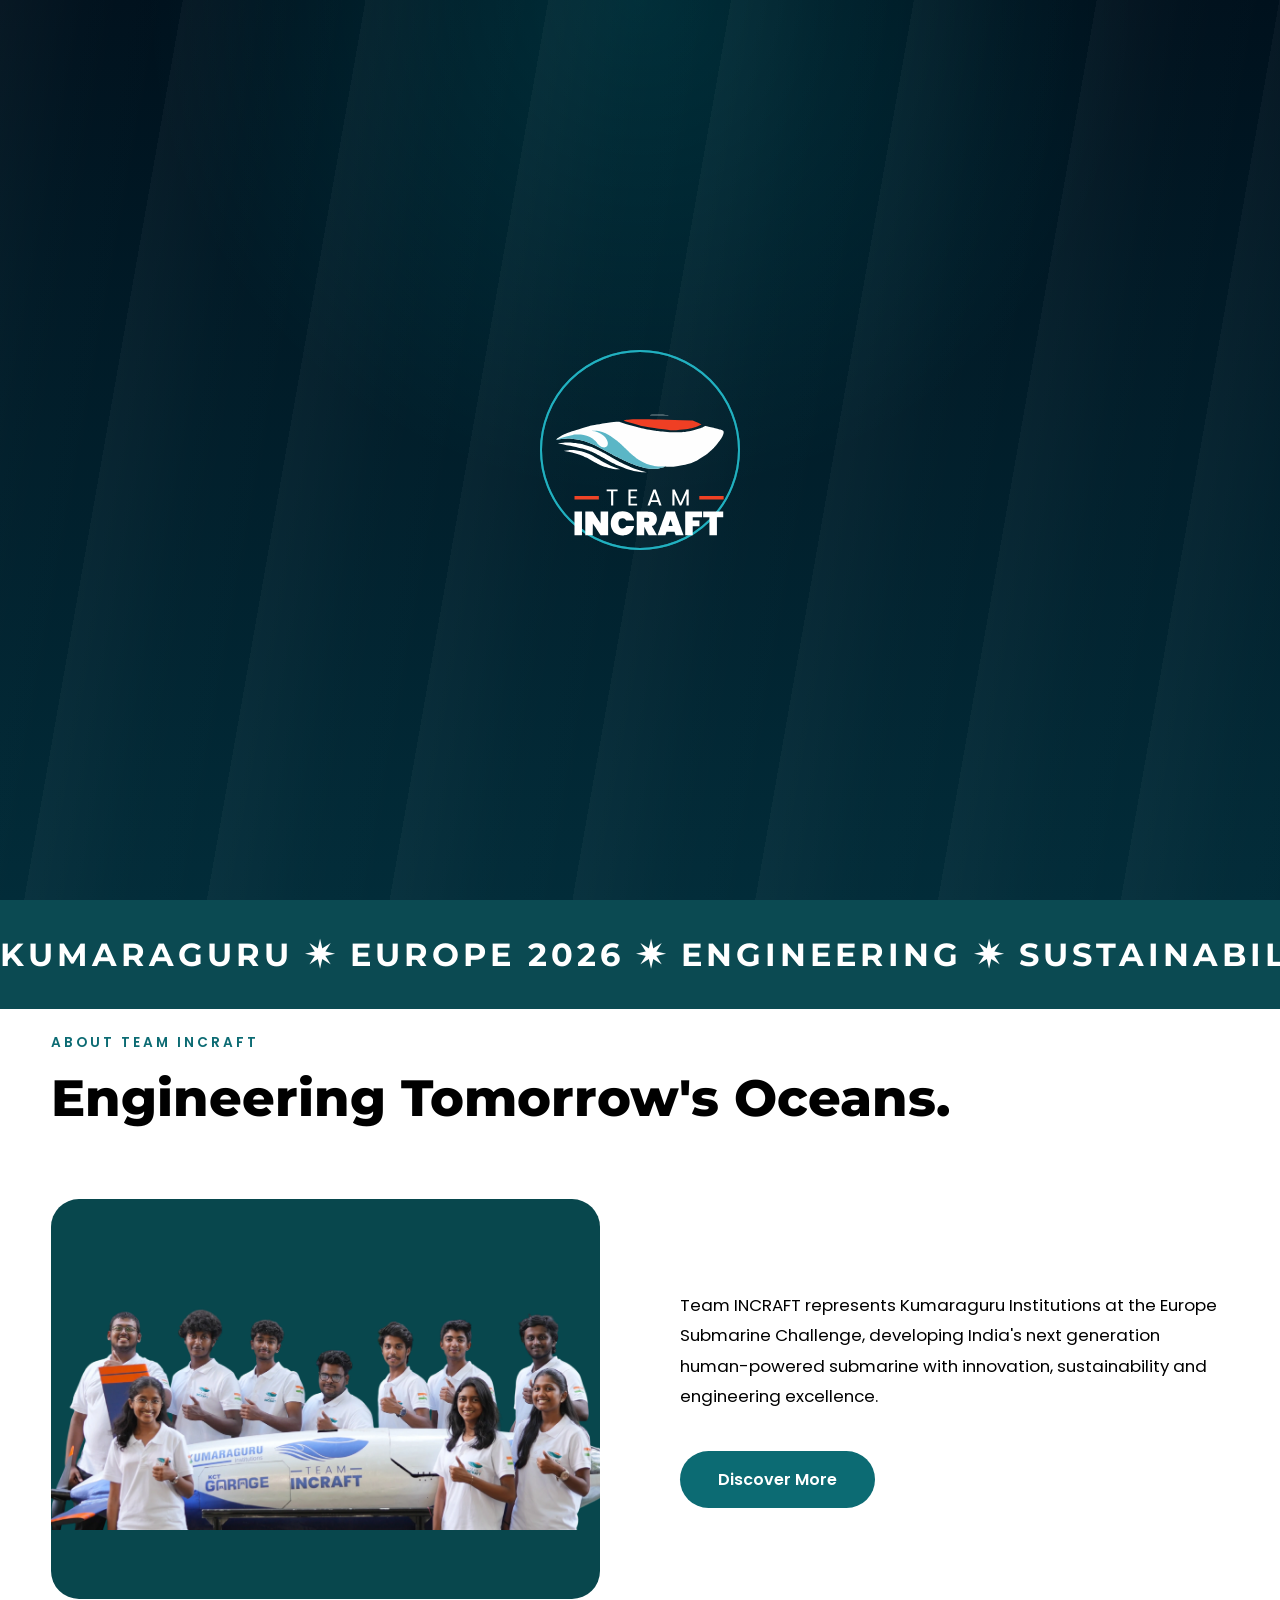
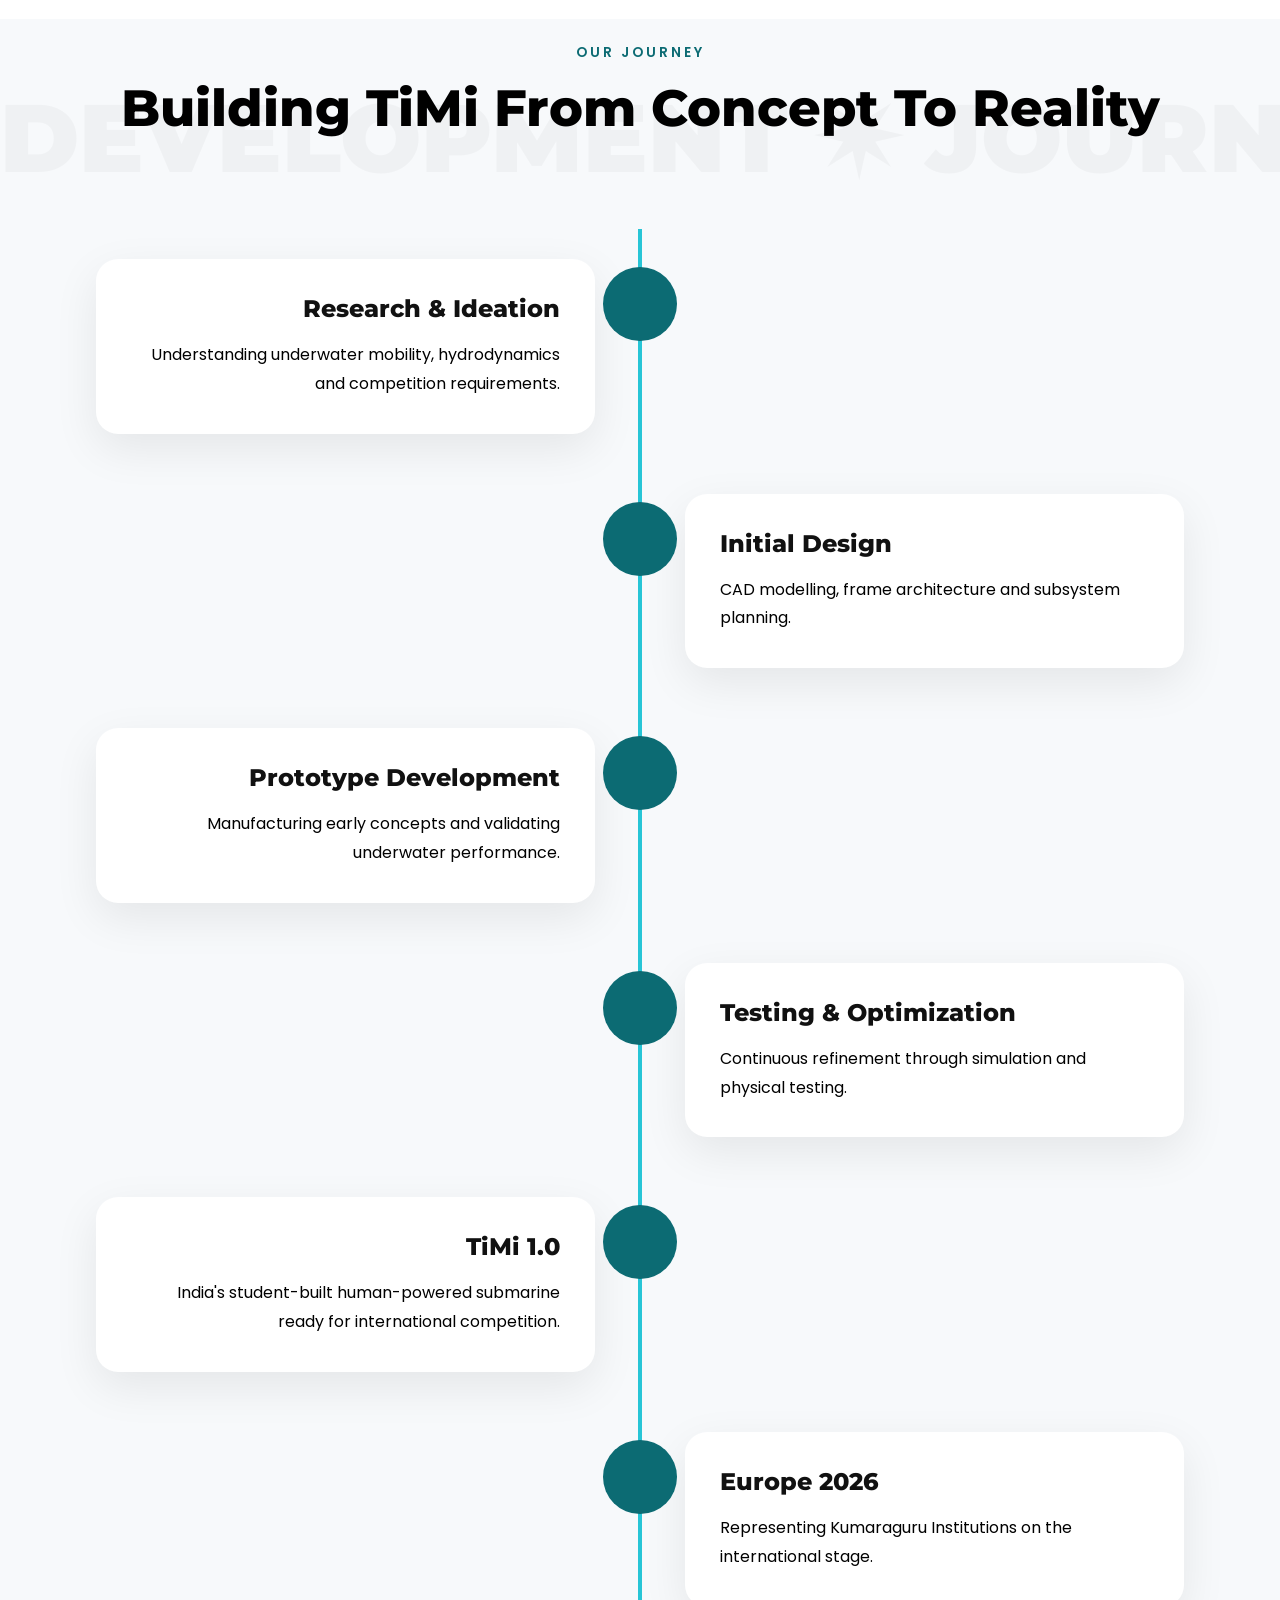
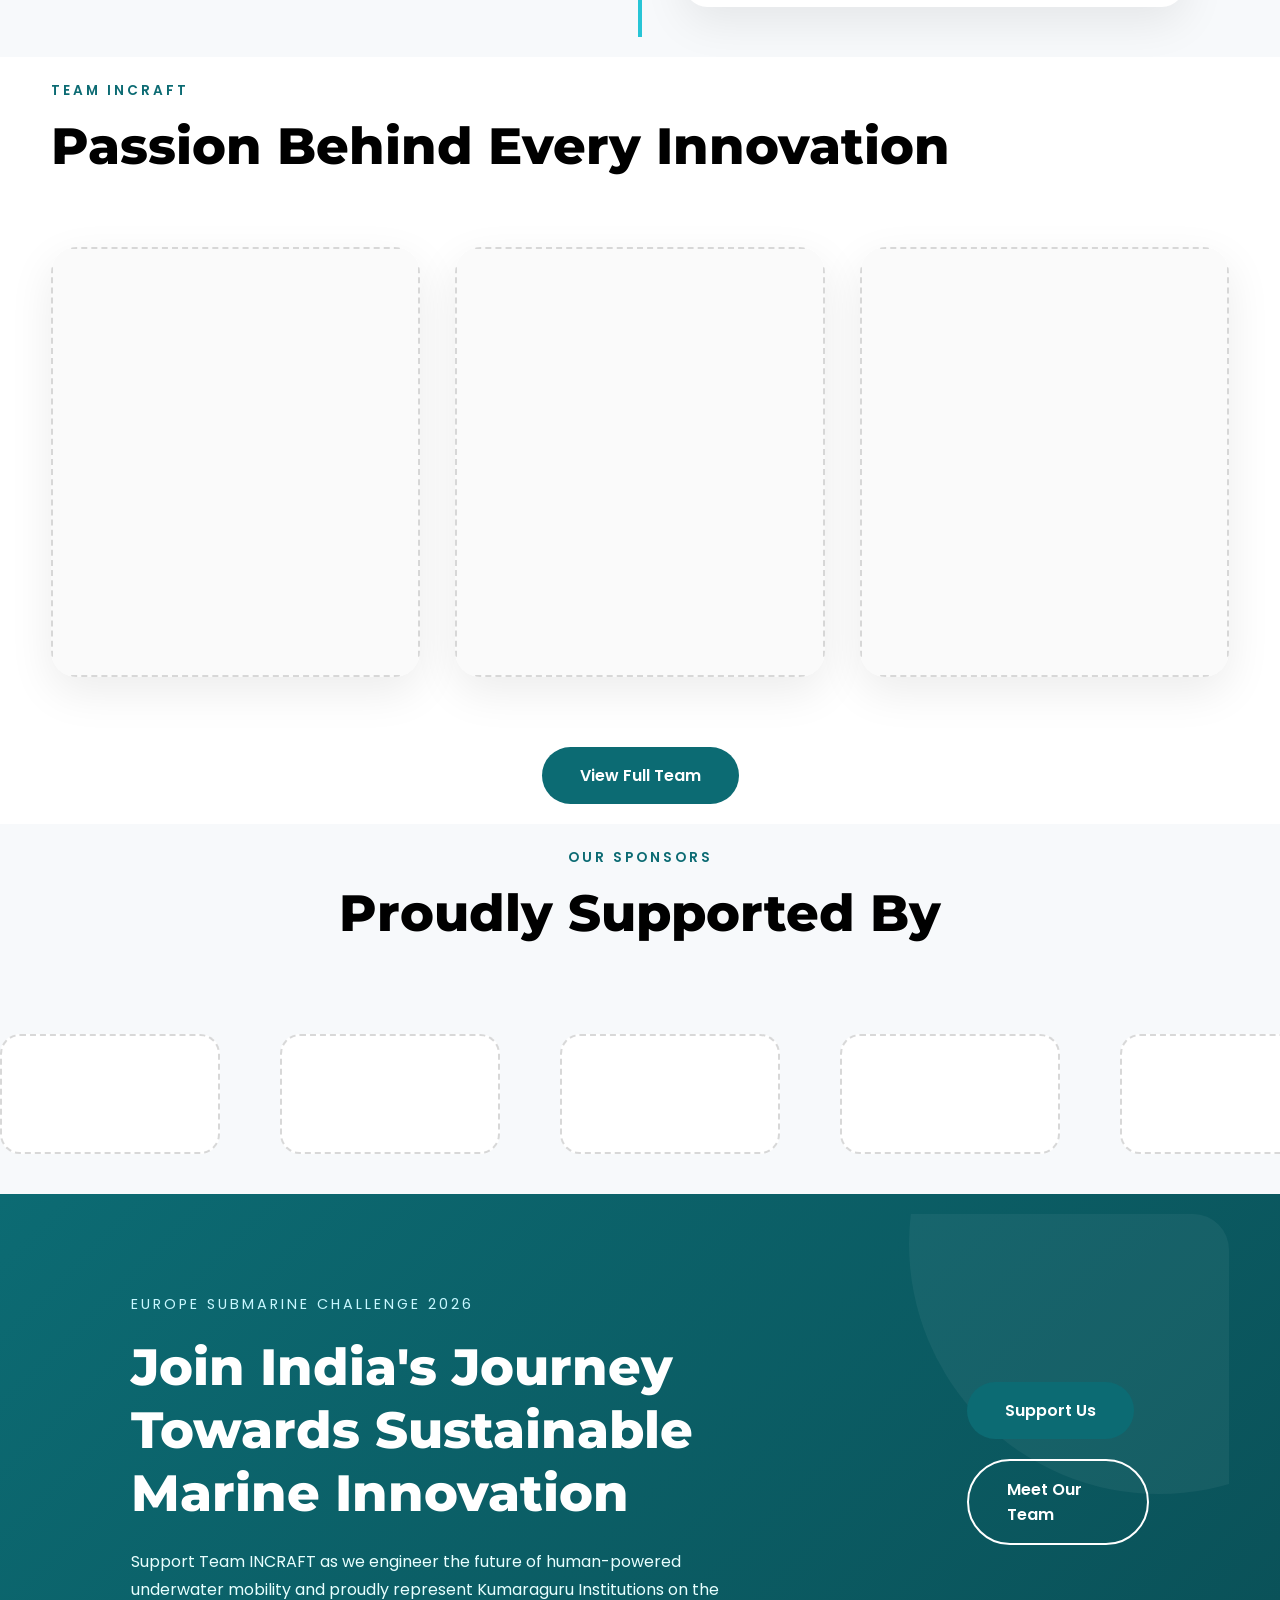
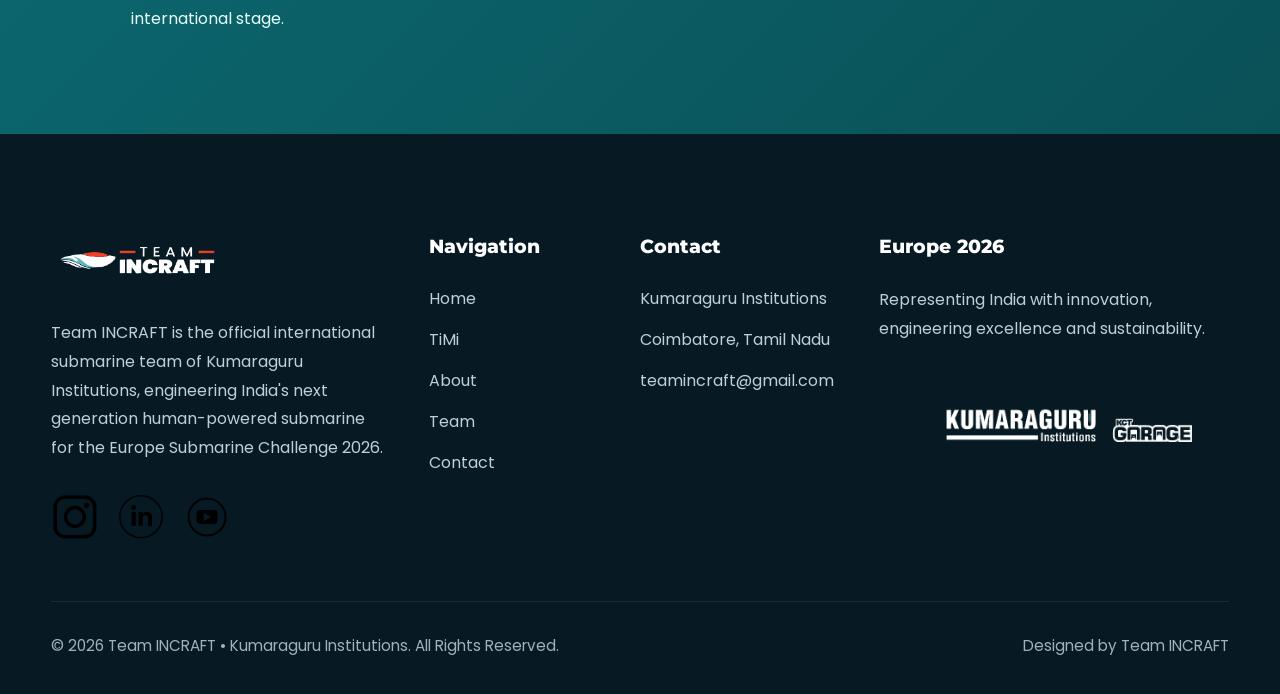
==== index.html @ 1a5c5c46 "updated  logos and images of home and team" ====
<!DOCTYPE html>
<html lang="en">

<head>

    <meta charset="UTF-8">
    <meta http-equiv="X-UA-Compatible" content="IE=edge">
    <meta name="viewport" content="width=device-width, initial-scale=1.0">

    <title>Team INCRAFT | Europe Submarine Challenge 2026</title>

    <meta name="description"
        content="Official website of Team INCRAFT, Kumaraguru Institutions, representing India at the Europe Submarine Challenge 2026.">

    <meta name="keywords"
        content="Team INCRAFT, TiMi, Europe Submarine Challenge, Kumaraguru, Underwater Robotics, Engineering, Sustainability">

    <link rel="preconnect" href="https://fonts.googleapis.com">
    <link rel="preconnect" href="https://fonts.gstatic.com" crossorigin>

    <link href="https://fonts.googleapis.com/css2?family=Montserrat:wght@300;400;500;600;700;800;900&family=Poppins:wght@300;400;500;600;700&display=swap"
        rel="stylesheet">

    <link rel="stylesheet" href="css/style.css">
    <link rel="stylesheet" href="css/responsive.css">

</head>

<body>

    <div id="loader">

        <div class="ocean-gradient"></div>

        <div class="light-rays"></div>

        <div class="bubble-layer">

            <img src="assets/loading/bubbles.svg" alt="">
            <img src="assets/loading/bubbles.svg" alt="">
            <img src="assets/loading/bubbles.svg" alt="">
            <img src="assets/loading/bubbles.svg" alt="">

        </div>

        <div class="sonar-circle sonar-1"></div>
        <div class="sonar-circle sonar-2"></div>
        <div class="sonar-circle sonar-3"></div>

       

        <div class="loader-logo">

            <img src="assets/loading/logo.svg" alt="Team INCRAFT">

        </div>

    </div>

    <!-- ========================================= -->
    <!-- WEBSITE -->
    <!-- ========================================= -->

    <div id="website">

        <!-- ========================================= -->
        <!-- NAVBAR -->
        <!-- ========================================= -->

        <header class="navbar">

            <div class="container">

                <a href="index.html" class="logo">

                    <!-- Logo -->

                    <div class="logo-box"> <img src="/assets/images/logos/logo.webp"></div>

                </a>

                <nav>

                    <ul class="nav-links">

                        <li>
                            <a class="active" href="index.html">
                                Home
                            </a>
                        </li>

                        <li>
                            <a href="team.html">
                                Team
                            </a>
                        </li>

                        <li>
                            <a href="timi.html">
                                TiMi
                            </a>
                        </li>

                        <li>
                            <a href="about.html">
                                About
                            </a>
                        </li>

                        <li>
                            <a href="contact.html">
                                Contact
                            </a>
                        </li>

                    </ul>

                </nav>

                <a href="contact.html" class="support-btn">

                    Support Us

                </a>

                <a href="menu.html" class="mobile-toggle" aria-label="Open Menu">

    <span></span>
    <span></span>
    <span></span>

</a>

            </div>

        </header>

        <!-- ========================================= -->
        <!-- HERO -->
        <!-- ========================================= -->

        <section class="hero">

            <div class="hero-overlay"></div>


            <div class="container hero-container">

                <div class="hero-content">

                    <p class="hero-subtitle">

                        Team INCRAFT • Kumaraguru Institutions

                    </p>

                    <h1>

                        Redefining

                        <span>

                            Marine Intelligence

                        </span>

                    </h1>

                    <p class="hero-description">

                        Engineering India's next-generation sustainable
                        human-powered submarine for the Europe Submarine
                        Challenge 2026.

                    </p>

                    <div class="hero-buttons">

                        <a href="timi.html" class="primary-btn">

                            Explore TiMi

                        </a>

                        <a href="about.html" class="secondary-btn">

                            Learn More

                        </a>

                    </div>

                </div>

                

            </div>

            <div class="hero-scroll">

                Scroll

            </div>

        </section>

        <!-- ========================================= -->
        <!-- INFINITE MARQUEE -->
        <!-- ========================================= -->

        <section class="marquee-section">

            <div class="marquee">

                <div class="marquee-track">

                    <span>
                        KUMARAGURU ✷ EUROPE 2026 ✷ ENGINEERING ✷
                        SUSTAINABILITY ✷
                    </span>

                    <span>
                        KUMARAGURU ✷ EUROPE 2026 ✷ ENGINEERING ✷
                        SUSTAINABILITY ✷
                    </span>

                    <span>
                        KUMARAGURU ✷ EUROPE 2026 ✷ ENGINEERING ✷
                        SUSTAINABILITY ✷
                    </span>

                </div>

            </div>

        </section>

        <!-- ========================================= -->
        <!-- ABOUT PREVIEW -->
        <!-- ========================================= -->

        <section class="about-preview">

            <div class="container">

                <div class="section-heading">

                    <span>

                        ABOUT TEAM INCRAFT

                    </span>

                    <h2>

                        Engineering Tomorrow's Oceans.

                    </h2>

                </div>

                <div class="about-grid">

                    <div class="about-image1">

                    <img src="/assets/images/home/team.webp">

                    </div>

                    <div class="about-content">

                        <p>

                            Team INCRAFT represents Kumaraguru Institutions at
                            the Europe Submarine Challenge, developing India's
                            next generation human-powered submarine with
                            innovation, sustainability and engineering
                            excellence.

                        </p>

                        <a href="about.html" class="primary-btn">

                            Discover More

                        </a>

                    </div>

                </div>

            </div>

        </section>

        <!-- CONTINUE IN PART 2 -->
        <!-- ========================================= -->
        <!-- DEVELOPMENT JOURNEY -->
        <!-- ========================================= -->

        <section class="journey">

            <div class="background-title">

                DEVELOPMENT ✷ JOURNEY ✷ DEVELOPMENT ✷ JOURNEY ✷

            </div>

            <div class="container">

                <div class="section-heading center">

                    <span>OUR JOURNEY</span>

                    <h2>

                        Building TiMi From Concept To Reality

                    </h2>

                </div>

                <div class="timeline">

                    <div class="timeline-line"></div>

                    <!-- STEP 01 -->

                    <div class="timeline-item left">

                        <div class="timeline-icon">

                            <!-- Icon -->

                        </div>

                        <div class="timeline-content">

                            <h3>

                                Research & Ideation

                            </h3>

                            <p>

                                Understanding underwater mobility,
                                hydrodynamics and competition requirements.

                            </p>

                        </div>

                    </div>

                    <!-- STEP 02 -->

                    <div class="timeline-item right">

                        <div class="timeline-icon">

                            <!-- Icon -->

                        </div>

                        <div class="timeline-content">

                            <h3>

                                Initial Design

                            </h3>

                            <p>

                                CAD modelling, frame architecture and
                                subsystem planning.

                            </p>

                        </div>

                    </div>

                    <!-- STEP 03 -->

                    <div class="timeline-item left">

                        <div class="timeline-icon">

                            <!-- Icon -->

                        </div>

                        <div class="timeline-content">

                            <h3>

                                Prototype Development

                            </h3>

                            <p>

                                Manufacturing early concepts and validating
                                underwater performance.

                            </p>

                        </div>

                    </div>

                    <!-- STEP 04 -->

                    <div class="timeline-item right">

                        <div class="timeline-icon">

                            <!-- Icon -->

                        </div>

                        <div class="timeline-content">

                            <h3>

                                Testing & Optimization

                            </h3>

                            <p>

                                Continuous refinement through simulation
                                and physical testing.

                            </p>

                        </div>

                    </div>

                    <!-- STEP 05 -->

                    <div class="timeline-item left">

                        <div class="timeline-icon">

                            <!-- Icon -->

                        </div>

                        <div class="timeline-content">

                            <h3>

                                TiMi 1.0

                            </h3>

                            <p>

                                India's student-built human-powered
                                submarine ready for international competition.

                            </p>

                        </div>

                    </div>

                    <!-- STEP 06 -->

                    <div class="timeline-item right">

                        <div class="timeline-icon">

                            <!-- Icon -->

                        </div>

                        <div class="timeline-content">

                            <h3>

                                Europe 2026

                            </h3>

                            <p>

                                Representing Kumaraguru Institutions on the
                                international stage.

                            </p>

                        </div>

                    </div>

                </div>

            </div>

        </section>

        <!-- ========================================= -->
        <!-- TEAM PREVIEW -->
        <!-- ========================================= -->

        <section class="team-preview">

            <div class="container">

                <div class="section-heading">

                    <span>

                        TEAM INCRAFT

                    </span>

                    <h2>

                        Passion Behind Every Innovation

                    </h2>

                </div>

                <div class="team-grid">

                    <article class="team-card">

                        <div class="team-image">

                            <!-- Team Image -->

                        </div>

                    </article>

                    <article class="team-card">

                        <div class="team-image">

                            <!-- Team Image -->

                        </div>

                    </article>

                    <article class="team-card">

                        <div class="team-image">

                            <!-- Team Image -->

                        </div>

                    </article>

                </div>

                <div class="section-button">

                    <a href="team.html" class="primary-btn">

                        View Full Team

                    </a>

                </div>

            </div>

        </section>

        <!-- ========================================= -->
        <!-- SPONSORS -->
        <!-- ========================================= -->

        <section class="sponsors">

            <div class="container">

                <div class="section-heading center">

                    <span>

                        OUR SPONSORS

                    </span>

                    <h2>

                        Proudly Supported By

                    </h2>

                </div>

            </div>

            <div class="sponsor-slider">

                <div class="sponsor-track">

                    <div class="sponsor-logo">
                        <!-- Logo -->
                    </div>

                    <div class="sponsor-logo">
                        <!-- Logo -->
                    </div>

                    <div class="sponsor-logo">
                        <!-- Logo -->
                    </div>

                    <div class="sponsor-logo">
                        <!-- Logo -->
                    </div>

                    <div class="sponsor-logo">
                        <!-- Logo -->
                    </div>

                    <div class="sponsor-logo">
                        <!-- Logo -->
                    </div>

                    <!-- Duplicate for Infinite Loop -->

                    <div class="sponsor-logo">
                        <!-- Logo -->
                    </div>

                    <div class="sponsor-logo">
                        <!-- Logo -->
                    </div>

                    <div class="sponsor-logo">
                        <!-- Logo -->
                    </div>

                    <div class="sponsor-logo">
                        <!-- Logo -->
                    </div>

                    <div class="sponsor-logo">
                        <!-- Logo -->
                    </div>

                    <div class="sponsor-logo">
                        <!-- Logo -->
                    </div>

                </div>

            </div>

        </section>

        <!-- CONTINUE IN PART 3 -->
                 <!-- ========================================= -->
        <!-- CALL TO ACTION -->
        <!-- ========================================= -->

        <section class="cta-section">

            <div class="container">

                <div class="cta-wrapper">

                    <div class="cta-content">

                        <span>

                            EUROPE SUBMARINE CHALLENGE 2026

                        </span>

                        <h2>

                            Join India's Journey Towards Sustainable
                            Marine Innovation

                        </h2>

                        <p>

                            Support Team INCRAFT as we engineer the future of
                            human-powered underwater mobility and proudly
                            represent Kumaraguru Institutions on the
                            international stage.

                        </p>

                    </div>

                    <div class="cta-buttons">

                        <a href="contact.html" class="primary-btn">

                            Support Us

                        </a>

                        <a href="team.html" class="secondary-btn">

                            Meet Our Team

                        </a>

                    </div>

                </div>

            </div>

        </section>

        <!-- ========================================= -->
        <!-- FOOTER -->
        <!-- ========================================= -->

        <footer class="footer">

            <div class="container">

                <div class="footer-top">

                    <!-- Column 1 -->

                    <div class="footer-column">

                        <div class="footer-logo">

                             <img src="/assets/images/logos/logo.webp">

                        </div>

                        <p>

                            Team INCRAFT is the official international
                            submarine team of Kumaraguru Institutions,
                            engineering India's next generation
                            human-powered submarine for the
                            Europe Submarine Challenge 2026.

                        </p>

                        <div class="footer-socials">

                            <a href="https://www.instagram.com/teamincraft">

                               <img src="/assets/images/logos/insta.webp">

                            </a>

                            <a href="https://www.linkedin.com/company/teamincraft/">

                                <img src="/assets/images/logos/linkedin.webp">

                            </a>

                            <a href="https://www.youtube.com/@TeamInCraft">

                                <img src="/assets/images/logos/youtube.webp">

                            </a>

                        </div>

                    </div>

                    <!-- Column 2 -->

                    <div class="footer-column">

                        <h4>

                            Navigation

                        </h4>

                        <ul>

                            <li>

                                <a href="index.html">

                                    Home

                                </a>

                            </li>

                            <li>

                                <a href="timi.html">

                                    TiMi

                                </a>

                            </li>

                            <li>

                                <a href="about.html">

                                    About

                                </a>

                            </li>

                            <li>

                                <a href="team.html">

                                    Team

                                </a>

                            </li>

                            <li>

                                <a href="contact.html">

                                    Contact

                                </a>

                            </li>

                        </ul>

                    </div>

                    <!-- Column 3 -->

                    <div class="footer-column">

                        <h4>

                            Contact

                        </h4>

                        <ul>

                            <li>

                                Kumaraguru Institutions

                            </li>

                            <li>

                                Coimbatore, Tamil Nadu

                            </li>

                            <li>

                                teamincraft@gmail.com

                            </li>

                        </ul>

                    </div>

                    <!-- Column 4 -->

                    <div class="footer-column">

                        <h4>

                            Europe 2026

                        </h4>

                        <p>

                            Representing India with innovation,
                            engineering excellence and sustainability.

                        </p>

                        <div class="footer-kct-logo">

                            <img src="/assets/images/logos/kct.webp">

                        </div>

                    </div>

                </div>

                <div class="footer-divider"></div>

                <div class="footer-bottom">

                    <p>

                        © 2026 Team INCRAFT • Kumaraguru Institutions.
                        All Rights Reserved.

                    </p>

                    <p>

                        Designed by Team INCRAFT

                    </p>

                </div>

            </div>

        </footer>

    </div>

    <!-- ========================================= -->
    <!-- JAVASCRIPT -->
    <!-- ========================================= -->

    <script src="js/main.js"></script>

</body>

</html>
---- css/style.css ----
@import url('https://fonts.googleapis.com/css2?family=Montserrat:wght@300;400;500;600;700;800;900&family=Poppins:wght@300;400;500;600;700&display=swap');


/*==================================================
CSS VARIABLES
====================================================*/

:root{

    --primary:#0C6B73;
    --primary-light:#27C5D6;
    --secondary:#06383D;

    --white:#ffffff;
    --black:#111111;

    --text:#555555;

    --background:#F7F9FB;

    --border:#E5E7EB;

    --shadow:0 15px 45px rgba(0,0,0,.08);

    --radius:18px;

    --transition:.4s ease;

    --container:1400px;

}


/*==================================================
RESET
====================================================*/

*{

    margin:0;
    padding:0;
    box-sizing:border-box;

}

html{

    scroll-behavior:smooth;

}

body{

    font-family:'Poppins',sans-serif;
    background:var(--white);
    color:var(--text);
}

img{

    display:block;
    width:100%;

}

a{

    text-decoration:none;

}

ul{

    list-style:none;

}

button{

    border:none;
    outline:none;
    cursor:pointer;
    background:none;

}


/*==================================================
TYPOGRAPHY
====================================================*/

h1,h2,h3,h4,h5,h6{

    font-family:'Montserrat',sans-serif;
    color:#111;
    font-weight:800;

}

h1{

    font-size:clamp(3rem,7vw,6.5rem);
    line-height:1;

}

h2{

    font-size:clamp(2.2rem,4vw,4rem);

}

h3{

    font-size:1.5rem;

}

p{

    line-height:1.8;
    font-size:1rem;

}


/*==================================================
COMMON
====================================================*/

.container{

    width:min(92%,var(--container));
    margin:auto;

}

section{

    padding:20px 0;
    position:relative;

}

.section-heading{

    margin-bottom:70px;

}

.section-heading span{

    font-size:.85rem;
    letter-spacing:3px;
    color:var(--primary);
    text-transform:uppercase;
    font-weight:600;

}

.section-heading h2{

    margin-top:12px;

    color: #000000;

}
.section-heading p{
    color: #000000;

}
.center{

    text-align:center;

}


/*==================================================
BUTTONS
====================================================*/

.primary-btn{

    display:inline-flex;
    align-items:center;
    justify-content:center;

    padding:16px 38px;

    background:var(--primary);

    color:#fff;

    border-radius:100px;

    transition:var(--transition);

    font-weight:600;

}

.primary-btn:hover{

    background:#084d53;
    transform:translateY(-4px);

}

.secondary-btn{

    display:inline-flex;

    align-items:center;

    justify-content:center;

    padding:16px 38px;

    border:2px solid var(--primary);

    color:var(--primary);

    border-radius:100px;

    transition:var(--transition);

    font-weight:600;

}

.secondary-btn:hover{

    background:var(--primary);
    color:#fff;

}


/*==================================================
LOADER
====================================================*/

#loader{

    position:fixed;

    inset:0;

    background:#001722;

    display:flex;

    align-items:center;

    justify-content:center;

    flex-direction:column;

    z-index:99999;

    overflow:hidden;

}

.ocean-gradient{

    position:absolute;

    inset:0;

    background:
    radial-gradient(circle at top,
    rgba(0,255,255,.12),
    transparent 45%),
    linear-gradient(#00111d,#022c39);

}

.light-rays{

    position:absolute;

    width:100%;

    height:100%;

    background:
    repeating-linear-gradient(
    100deg,
    rgba(255,255,255,.08),
    rgba(255,255,255,.02) 90px,
    transparent 180px);

    opacity:.4;

    animation:rays 4s linear infinite;

}

.loader-submarine{

    width:280px;

    animation:float 3s ease-in-out infinite;

    z-index:10;

}

.loader-logo{

    width:180px;

    margin-top:50px;

    opacity:0;

    animation:logoReveal 1s forwards;
    animation-delay:2s;

}

.bubble-layer{

    position:absolute;

    inset:0;

}

.bubble-layer img{

    position:absolute;

    width:40px;

    animation:bubbles 8s linear infinite;

}

.bubble-layer img:nth-child(1){

    left:15%;
    bottom:-80px;

}

.bubble-layer img:nth-child(2){

    left:40%;
    bottom:-60px;

}

.bubble-layer img:nth-child(3){

    right:18%;
    bottom:-120px;

}

.bubble-layer img:nth-child(4){

    right:35%;
    bottom:-80px;

}

.sonar-circle{

    position:absolute;

    width:200px;
    height:200px;

    border-radius:50%;

    border:2px solid rgba(39,197,214,.5);

    animation:sonar 2.5s infinite;

}

.sonar-2{

    animation-delay:.8s;

}

.sonar-3{

    animation-delay:1.6s;

}


/*==================================================
ANIMATIONS
====================================================*/

@keyframes sonar{

    0%{

        transform:scale(.2);
        opacity:1;

    }

    100%{

        transform:scale(4);
        opacity:0;

    }

}

@keyframes float{

    0%,100%{

        transform:translateY(0);

    }

    50%{

        transform:translateY(-18px);

    }

}

@keyframes bubbles{

    from{

        transform:translateY(0);
        opacity:0;

    }

    20%{

        opacity:1;

    }

    to{

        transform:translateY(-120vh);
        opacity:0;

    }

}

@keyframes rays{

    from{

        transform:translateX(-100px);

    }

    to{

        transform:translateX(100px);

    }

}

@keyframes logoReveal{

    to{

        opacity:1;

    }

}


/*==================================================
NAVBAR
====================================================*/

.navbar{
    background-color:#06383D;
    position:fixed;

    width:100%;

    top:0;

    left:0;

    z-index:10000;

    padding:22px 0;

    transition:.4s;

}

.navbar.scrolled{

    backdrop-filter:blur(18px);

    background:rgba(0,17,29,.78);

}

.navbar .container{

    display:flex;

    justify-content:space-between;

    align-items:center;

}

.logo{

    width:170px;

}

.logo-box{

    width:170px;

    height:52px;

    border-radius:8px;

}

.nav-links{

    display:flex;

    gap:45px;

}

.nav-links a{

    color:#fff;

    font-weight:500;

    position:relative;

}

.nav-links a::after{

    content:"";

    position:absolute;

    left:0;

    bottom:-8px;

    width:0;

    height:2px;

    background:#27C5D6;

    transition:.35s;

}

.nav-links a:hover::after,
.nav-links .active::after{

    width:100%;

}

.support-btn{

    background:#fff;

    color:#0C6B73;

    padding:14px 34px;

    border-radius:100px;

    font-weight:600;

    transition:.35s;

}

.support-btn:hover{

    transform:translateY(-4px);

}
/*==================================================
HERO SECTION
====================================================*/
.hero-home{

    position:relative;

    min-height:100vh;

    overflow:hidden;

    display:flex;
    align-items:center;

}
.hero-home .hero-video{

    position:absolute;

    inset:0;
    width:100%;
    min-width:0;
    max-width:100%;
    height:100%;

    object-fit:cover;

    z-index:-2;

}

.hero-home .hero-overlay{

    position:absolute;

    inset:0;

    background:linear-gradient(
        rgba(0,20,35,.45),
        rgba(0,20,35,.60)
    );

    z-index:-1;

}

.hero{

    min-height:100vh;

    display:flex;

    align-items:center;


    background:
    linear-gradient(
    rgba(0,16,27,.55),
    rgba(0,16,27,.70)),
    url("../assets/images/hero/hero-bg.webp")
    center/cover no-repeat;

}
.hero1{

    min-height:100vh;

    display:flex;

    align-items:center;


    background:
    linear-gradient(
    rgb(255, 255, 255),
    rgb(255, 255, 255)),
    center/cover no-repeat;

}
.hero1-overlay{

    position:absolute;

    inset:0;

    background:
    radial-gradient(circle at top,
    rgba(255, 255, 255, 0.18)0.18),
    transparent 45%;

    pointer-events:none;

}

.hero1-container{

    display:grid;

    grid-template-columns:1fr 1fr;

    align-items:center;

    gap:70px;

}

.hero1-content{

    color:#000000;

    z-index:5;

}

.hero1-subtitle{

    color:#494141;

    text-transform:uppercase;

    letter-spacing:4px;

    margin-bottom:25px;

    font-size:.9rem;

}

.hero1 h1{

    color:#000000;

    margin-bottom:28px;

}

.hero1 h1 span{

    display:block;

    color:#000000;

}

.hero1-description{

    color:#4b4343;

    max-width:620px;

    margin-bottom:45px;

    font-size:1.1rem;

}
.hero1-image{

    width:100%;

    border-radius:40px;

    border:2px dashed rgba(255,255,255,.18);

    position:relative;

    animation:submarineFloat1 6s ease-in-out infinite;

}

.hero1-buttons{

    display:flex;

    gap:22px;

    flex-wrap:wrap;

}
.hero-overlay{

    position:absolute;

    inset:0;

    background:
    radial-gradient(circle at top,
    rgba(39,197,214,.18),
    transparent 45%);

    pointer-events:none;

}

.hero-container{

    display:grid;

    grid-template-columns:1fr 1fr;

    align-items:center;

    gap:70px;

}

.hero-content{

    color:#fff;

    z-index:5;

}

.hero-subtitle{

    color:#C9F6FF;

    text-transform:uppercase;

    letter-spacing:4px;

    margin-bottom:25px;

    font-size:.9rem;

}

.hero h1{

    color:#fff;

    margin-bottom:28px;

}

.hero h1 span{

    display:block;

    color:#6BE6F5;

}

.hero-description{

    color:#E6F8FB;

    max-width:620px;

    margin-bottom:45px;

    font-size:1.1rem;

}

.hero-buttons{

    display:flex;

    gap:22px;

    flex-wrap:wrap;

}

.hero-image{

    width:100%;

    height:700px;

    border-radius:40px;

    border:2px dashed rgba(255,255,255,.18);

    position:relative;

    animation:submarineFloat 6s ease-in-out infinite;

}

.hero-scroll{

    position:absolute;

    bottom:45px;

    left:50%;

    transform:translateX(-50%);

    color:#fff;

    font-size:.9rem;

    letter-spacing:3px;

    animation:scrollIndicator 2.2s infinite;

}

@keyframes submarineFloat{

    0%,100%{

        transform:translateY(0);

    }

    50%{

        transform:translateY(-25px);

    }

}

@keyframes scrollIndicator{

    0%,100%{

        transform:translate(-50%,0);

        opacity:1;

    }

    50%{

        transform:translate(-50%,12px);

        opacity:.5;

    }

}


/*==================================================
INFINITE MARQUEE
====================================================*/

.marquee-section{

    padding:35px 0;

    background:#0B4A52;

    overflow:hidden;

}

.marquee{

    width:100%;

    overflow:hidden;

}

.marquee-track{

    display:flex;

    width:max-content;

    animation:marqueeMove 22s linear infinite;

}

.marquee-track span{

    font-family:"Montserrat";

    color:#ffffff;

    font-size:2rem;

    font-weight:700;

    letter-spacing:4px;

    white-space:nowrap;

    padding-right:120px;

}

@keyframes marqueeMove{

    from{

        transform:translateX(0);

    }

    to{

        transform:translateX(-50%);

    }

}


/*==================================================
ABOUT SECTION
====================================================*/

.about-preview{

    background:#fff;

}

.about-grid{

    display:grid;

    grid-template-columns:1fr 1fr;

    gap:80px;

    align-items:center;

}

.about-image{
    padding-top: 12%;

    width:100%;

    height:400px;

    border-radius:28px;

    background:#ffffff;

}
.about-image1{
    padding-top: 12%;

    width:100%;

    height:400px;

    border-radius:28px;

    background:#08474d;

}

.about-content p{
    color: #000000;
    margin-bottom:40px;

    font-size:1.05rem;

}


/*==================================================
JOURNEY
====================================================*/

.journey{

    background:#F7F9FB;

    overflow:hidden;

}

.background-title{

    position:absolute;

    top:60px;

    left:0;

    width:max-content;

    font-size:7rem;

    font-family:"Montserrat",sans-serif;

    font-weight:900;

    color:rgba(0,0,0,.03);

    white-space:nowrap;

    animation:backgroundScroll 28s linear infinite;

}

@keyframes backgroundScroll{

    from{

        transform:translateX(0);

    }

    to{

        transform:translateX(-50%);

    }

}

.timeline{

    position:relative;

    width:100%;

    margin-top:90px;

}

.timeline-line{

    position:absolute;

    left:50%;

    transform:translateX(-50%);

    width:4px;

    height:100%;

    background:#27C5D6;

}

.timeline-item{

    width:50%;

    padding:35px 60px;

    position:relative;

}

.timeline-item.left{

    left:0;

    text-align:right;

}

.timeline-item.right{

    left:50%;

}

.timeline-icon{

    width:74px;

    height:74px;

    background:#0C6B73;

    border-radius:50%;

    position:absolute;

    top:38px;

    display:flex;

    justify-content:center;

    align-items:center;

}

.timeline-item.left .timeline-icon{

    right:-37px;

}

.timeline-item.right .timeline-icon{

    left:-37px;

}

.timeline-content{

    background:#fff;

    border-radius:22px;

    padding:35px;

    box-shadow:var(--shadow);

    transition:.35s;

}
.timeline-content p{
    color: #000000;
}

.timeline-content:hover{

    transform:translateY(-8px);

}

.timeline-content h3{

    margin-bottom:18px;

}


/*==================================================
TEAM PREVIEW
====================================================*/

.team-preview{

    background:#fff;

}

.team-grid{

    display:grid;

    grid-template-columns:repeat(3,1fr);

    gap:35px;

}

.team-card{

    overflow:hidden;

    border-radius:26px;

    box-shadow:var(--shadow);

    transition:.35s;

    background:#fff;

}

.team-card:hover{

    transform:translateY(-10px);

}

.team-image{

    width:100%;

    height:500px;

    border:2px dashed #d7d7d7;

    background:#fafafa;

}

.section-button{

    text-align:center;

    margin-top:70px;

}
/*==================================================
SPONSORS
====================================================*/

.sponsors{

    background:var(--background);

    overflow:hidden;

}

.sponsor-slider{

    position:relative;

    width:100%;

    overflow:hidden;

    margin-top:60px;

    padding:20px 0;

}

.sponsor-track{

    display:flex;

    align-items:center;

    gap:60px;

    width:max-content;

    animation:sponsorMove 28s linear infinite;

}

.sponsor-track:hover{

    animation-play-state:paused;

}

.sponsor-logo{

    width:220px;

    height:120px;

    border-radius:20px;

    border:2px dashed #d8d8d8;

    background:#fff;

    flex-shrink:0;

    display:flex;

    justify-content:center;

    align-items:center;

    transition:.35s;

}

.sponsor-logo:hover{

    transform:translateY(-8px);

    box-shadow:0 20px 50px rgba(0,0,0,.12);

}

@keyframes sponsorMove{

    from{

        transform:translateX(0);

    }

    to{

        transform:translateX(-50%);

    }

}
.features-grid{

    display:grid;

    grid-template-columns:repeat(3,minmax(300px,1fr));

    gap:30px;

    align-items:stretch;

    margin-top:60px;

}

.feature-card{
    width:100%;
    min-width:0;
    max-width:100%;
    box-sizing:border-box;

    background:#fff;

    border-radius:24px;

    padding:30px;

    box-shadow:0 15px 40px rgba(0,0,0,.08);

    display:flex;

    flex-direction:column;

    justify-content:flex-start;

    transition:.35s;

}

.feature-card:hover{

    transform:translateY(-8px);

}

.feature-image{

    width:100%;
    height:260px;

    display:flex;
    justify-content:center;
    align-items:center;

    background:#f3f5f7;
    border-radius:20px;
    overflow:hidden;

}

.feature-image img{

    max-width:80%;
    max-height:80%;

    width:auto;
    height:auto;

    object-fit:contain;

}
@media (max-width:992px){

.features-grid{

    grid-template-columns:1fr;

}

}

.feature-card h3{

    font-family:"Montserrat",sans-serif;

    font-size:1.6rem;

    font-weight:700;

    color:#111;

    margin-bottom:15px;

}

.feature-card p{

    font-family:"Poppins",sans-serif;

    color:#666;

    line-height:1.8;

}
/*==================================================
CTA SECTION
====================================================*/

.cta-section{

    background:linear-gradient(135deg,#0C6B73,#0A5057);

    color:#fff;

}

.cta-wrapper{

    display:flex;

    justify-content:space-between;

    align-items:center;

    gap:80px;

    padding:80px;

    border-radius:36px;

    overflow:hidden;

    position:relative;

}

.cta-wrapper::before{

    content:"";

    position:absolute;

    width:500px;

    height:500px;

    border-radius:50%;

    background:rgba(255,255,255,.05);

    top:-220px;

    right:-180px;

}

.cta-content{

    max-width:760px;

    z-index:2;

}

.cta-content span{

    display:block;

    letter-spacing:3px;

    font-size:.9rem;

    margin-bottom:20px;

    color:#C7F7FF;

}

.cta-content h2{

    color:#fff;

    margin-bottom:24px;

}

.cta-content p{

    color:#E8FFFF;

    max-width:620px;

}

.cta-buttons{

    display:flex;

    gap:20px;

    flex-wrap:wrap;

    z-index:2;

}

.cta-section .secondary-btn{

    color:#fff;

    border-color:#fff;

}

.cta-section .secondary-btn:hover{

    background:#fff;

    color:var(--primary);

}


/*==================================================
FOOTER
====================================================*/

.footer{

    background:#071A24;

    color:#cfd9de;

    padding:100px 0 35px;

}

.footer-top{

    display:grid;

    grid-template-columns:2fr 1fr 1fr 1fr;

    gap:70px;

}

.footer-column h4{

    color:#fff;

    margin-bottom:28px;

    font-size:1.2rem;

}

.footer-column p{

    color:#bfcfd6;

}

.footer-column ul{

    display:flex;

    flex-direction:column;

    gap:16px;

}

.footer-column ul li{

    color:#bfcfd6;

}

.footer-column ul li a{

    color:#bfcfd6;

    transition:.3s;

}

.footer-column ul li a:hover{

    color:#27C5D6;

}

.footer-logo{

    width:180px;

    height:60px;

    margin-bottom:25px;

}

.footer-socials{

    display:flex;

    gap:18px;

    margin-top:30px;

}

.footer-socials a{

    width:48px;

    height:48px;

    border-radius: 50%;

    border:1px solid rgba(255, 255, 255, 0);

    transition:.35s;

}

.footer-socials a:hover{

    background:var(--primary);

    transform:translateY(-4px);

}

.footer-kct-logo{

    width:350px;

    height:50px;

    margin-top:50px;


}

.footer-divider{

    width:100%;

    height:1px;

    background:rgba(255,255,255,.08);

    margin:60px 0 30px;

}

.footer-bottom{

    display:flex;

    justify-content:space-between;

    align-items:center;

    gap:20px;

    flex-wrap:wrap;

}

.footer-bottom p{

    font-size:.95rem;

    color:#9fb2bc;

}


/*==================================================
SCROLL REVEAL
====================================================*/

.reveal{

    opacity:0;

    transform:translateY(60px);

    transition:1s ease;

}

.reveal.active{

    opacity:1;

    transform:translateY(0);

}


/*==================================================
CUSTOM SCROLLBAR
====================================================*/

::-webkit-scrollbar{

    width:10px;

}

::-webkit-scrollbar-track{

    background:#eef3f5;

}

::-webkit-scrollbar-thumb{

    background:#0C6B73;

    border-radius:100px;

}

::-webkit-scrollbar-thumb:hover{

    background:#08474d;

}


/*==================================================
SELECTION
====================================================*/

::selection{

    background:#27C5D6;

    color:#fff;

}


/*==================================================
UTILITY CLASSES
====================================================*/

.hidden{

    display:none;

}

.text-center{

    text-align:center;

}

.mt-60{

    margin-top:60px;

}

.mb-60{

    margin-bottom:60px;

}

.w-100{

    width:100%;

}
/*==========================
MOBILE MENU PAGE
===========================*/

.mobile-menu-page{
    margin:0;
    background:#06383D;
    font-family:"Poppins",sans-serif;
    overflow:hidden;
}

.mobile-menu{

    width:100%;
    min-height:100vh;

    display:flex;
    flex-direction:column;

    justify-content:space-between;

    background:
    radial-gradient(circle at top,
    rgba(39,197,214,.15),
    transparent 45%),
    linear-gradient(180deg,#06383D,#04272B);

    padding:35px 28px;

}

.mobile-header{

    display:flex;
    justify-content:space-between;
    align-items:center;

}

.mobile-logo .logo-box{

    width:160px;
    height:55px;

    border:2px dashed rgba(255,255,255,.25);
    border-radius:10px;

}

.close-menu{

    font-size:2.5rem;

    color:white;

    text-decoration:none;
}

.mobile-navigation{

    flex:1;

    display:flex;
    justify-content:center;
    align-items:center;

}

.mobile-navigation ul{

    width:100%;
    padding:0;

    list-style:none;

}

.mobile-navigation li{

    margin:25px 0;

}

.mobile-navigation a{

    text-decoration:none;

    color:white;

    font-family:"Montserrat";

    font-size:2rem;

    font-weight:700;

    transition:.3s;

}

.mobile-navigation a:hover{

    color:#27C5D6;
    padding-left:12px;

}

.mobile-support-wrapper{

    display:flex;
    justify-content:center;

    margin-bottom:45px;

}

.mobile-support-wrapper .primary-btn{

    width:280px;
    height:65px;

    font-size:1.1rem;

}

.mobile-socials{

    display:flex;

    justify-content:center;

    gap:22px;

    margin-bottom:35px;

}

.social-icon{

    width:55px;
    height:55px;

    border-radius:50%;

    border:2px solid rgba(255,255,255,.25);

    transition:.3s;

}

.social-icon:hover{

    background:#27C5D6;
    transform:translateY(-5px);

}

.mobile-footer{

    text-align:center;

    color:#9CDCE5;

    letter-spacing:3px;

    font-size:.8rem;

}
@media(max-width:768px){

.feature-grid{

    grid-template-columns:1fr;

    gap:25px;

}

.feature-card{

    padding:25px;

}

.feature-image{

    aspect-ratio:16/10;

}

.feature-card h3{

    font-size:1.4rem;

}

}
.exploded-image{
    justify-content: center;
    margin: auto;
}
---- css/responsive.css ----
/*==================================================
RESPONSIVE.CSS
Team INCRAFT Website
====================================================*/


/*==================================================
LARGE DESKTOP
1600px
====================================================*/

@media (max-width:1600px){

:root{

    --container:1300px;

}

.hero-image{

    height:620px;

}

.background-title{

    font-size:6rem;

}

}


/*==================================================
LAPTOP
1400px
====================================================*/

@media (max-width:1400px){

:root{

    --container:1180px;

}

.hero-container{

    gap:50px;

}

.hero-image{

    height:580px;

}

.timeline-item{

    padding:30px 45px;

}

.team-image{

    height:430px;

}

.footer-top{

    gap:45px;

}

}


/*==================================================
LAPTOP
1200px
====================================================*/

@media (max-width:1200px){

.hero{

    padding-top:140px;

}

.hero-container{

    grid-template-columns:1fr;

    text-align:center;

}

.hero-content{

    display:flex;
    flex-direction:column;
    align-items:center;

}

.hero-description{

    margin:auto;
    margin-bottom:40px;

}

.hero-image{

    width:80%;
    margin:auto;
    height:520px;

}

.about-grid{

    grid-template-columns:1fr;

}

.about-image{

    order:1;

}

.about-content{

    order:2;

}

.team-grid{

    grid-template-columns:repeat(2,1fr);

}

.footer-top{

    grid-template-columns:repeat(2,1fr);

}

.cta-wrapper{

    flex-direction:column;

    align-items:flex-start;

}

}


/*==================================================
TABLET
1024px
====================================================*/

@media (max-width:1024px){

.nav-links{

    display:none;

}

.support-btn{

    display:none;

}

.mobile-toggle{

    display:flex;

    flex-direction:column;

    gap:5px;

}

.mobile-toggle span{

    width:30px;

    height:3px;

    background:#fff;

}

.hero{

    min-height:auto;

    padding-bottom:100px;

}

.hero-image{

    width:100%;
    height:470px;

}

.timeline-line{

    left:30px;

}

.timeline-item{

    width:100%;

    left:0!important;

    text-align:left;

    padding-left:95px;

    padding-right:20px;

    margin-bottom:40px;

}

.timeline-item.left .timeline-icon,
.timeline-item.right .timeline-icon{

    left:-6px;

}

.background-title{

    font-size:4rem;

}

.sponsor-logo{

    width:180px;
    height:100px;

}

}


/*==================================================
TABLET
768px
====================================================*/

@media (max-width:768px){

section{

    padding:90px 0;

}

.hero h1{

    font-size:3.5rem;

}

.hero-image{

    height:380px;

}

.hero-buttons{

    justify-content:center;

}

.about-image{

    height:430px;

}

.team-grid{

    grid-template-columns:1fr;

}

.team-image{

    height:500px;

}

.footer-top{

    grid-template-columns:1fr;

}

.footer-bottom{

    flex-direction:column;

    text-align:center;

}

.cta-wrapper{

    padding:55px;

}

.cta-buttons{

    width:100%;

}

.cta-buttons a{

    width:100%;

}

.marquee-track span{

    font-size:1.4rem;

}

.background-title{

    display:none;

}
.features-grid{

    grid-template-columns:1fr;

}}


/*==================================================
LARGE MOBILE
600px
====================================================*/

@media (max-width:600px){

.container{

    width:92%;

}

.hero{

    padding-top:120px;

}

.hero h1{

    font-size:3rem;

}

.hero-description{

    font-size:.95rem;

}

.hero-image{

    height:320px;

    border-radius:25px;

}

.about-image{

    height:320px;

}

.team-image{

    height:400px;

}

.timeline-content{

    padding:25px;

}

.sponsor-logo{

    width:150px;

    height:85px;

}

.cta-wrapper{

    padding:40px;

}

.footer{

    padding-top:80px;

}

}


/*==================================================
MOBILE
480px
====================================================*/

@media (max-width:480px){

section{

    padding:70px 0;

}

.logo{

    width:135px;

}

.logo-box{

    width:135px;
    height:42px;

}

.hero h1{

    font-size:2.5rem;

}

.hero-subtitle{

    font-size:.75rem;

}

.hero-description{

    font-size:.9rem;

}

.hero-image{

    height:270px;

}

.primary-btn,
.secondary-btn{

    width:100%;

}

.hero-buttons{

    width:100%;

}

.about-image{

    height:270px;

}

.team-image{

    height:320px;

}

.timeline-item{

    padding-left:75px;

}

.timeline-icon{

    width:58px;
    height:58px;

}

.timeline-content{

    padding:22px;

}

.timeline-content h3{

    font-size:1.2rem;

}

.section-heading{

    margin-bottom:45px;

}

.section-heading h2{

    font-size:2rem;

}

.marquee-track span{

    font-size:1.1rem;

}

.cta-wrapper{

    padding:30px;

}

.cta-content h2{

    font-size:2rem;

}

.sponsor-track{

    gap:30px;

}

.sponsor-logo{

    width:130px;
    height:75px;

}

.footer-column{

    text-align:center;

}

.footer-socials{

    justify-content:center;

}

.footer-logo,
.footer-kct-logo{

    margin-inline:auto;

}

}


/*==================================================
SMALL MOBILE
360px
====================================================*/

@media (max-width:360px){

.hero h1{

    font-size:2.2rem;

}

.hero-image{

    height:230px;

}

.about-image{

    height:230px;

}

.team-image{

    height:280px;

}

.timeline-item{

    padding-left:65px;

}

.timeline-content{

    padding:18px;

}

.cta-wrapper{

    padding:22px;

}

.primary-btn,
.secondary-btn{

    padding:14px 22px;

    font-size:.9rem;

}

}


/*==================================================
ULTRAWIDE
2200px+
====================================================*/

@media (min-width:2200px){

:root{

    --container:1800px;

}

.hero h1{

    font-size:8rem;

}

.hero-description{

    font-size:1.3rem;

}
.hero h1{

    font-size:8rem;

}

.hero-description{

    font-size:1.3rem;

}

.hero-image{

    height:850px;

}

.about-image{

    height:760px;

}

.team-image{

    height:650px;

}

.background-title{

    font-size:9rem;

}

.marquee-track span{

    font-size:3rem;

}

.sponsor-logo{

    width:260px;

    height:140px;

}

}
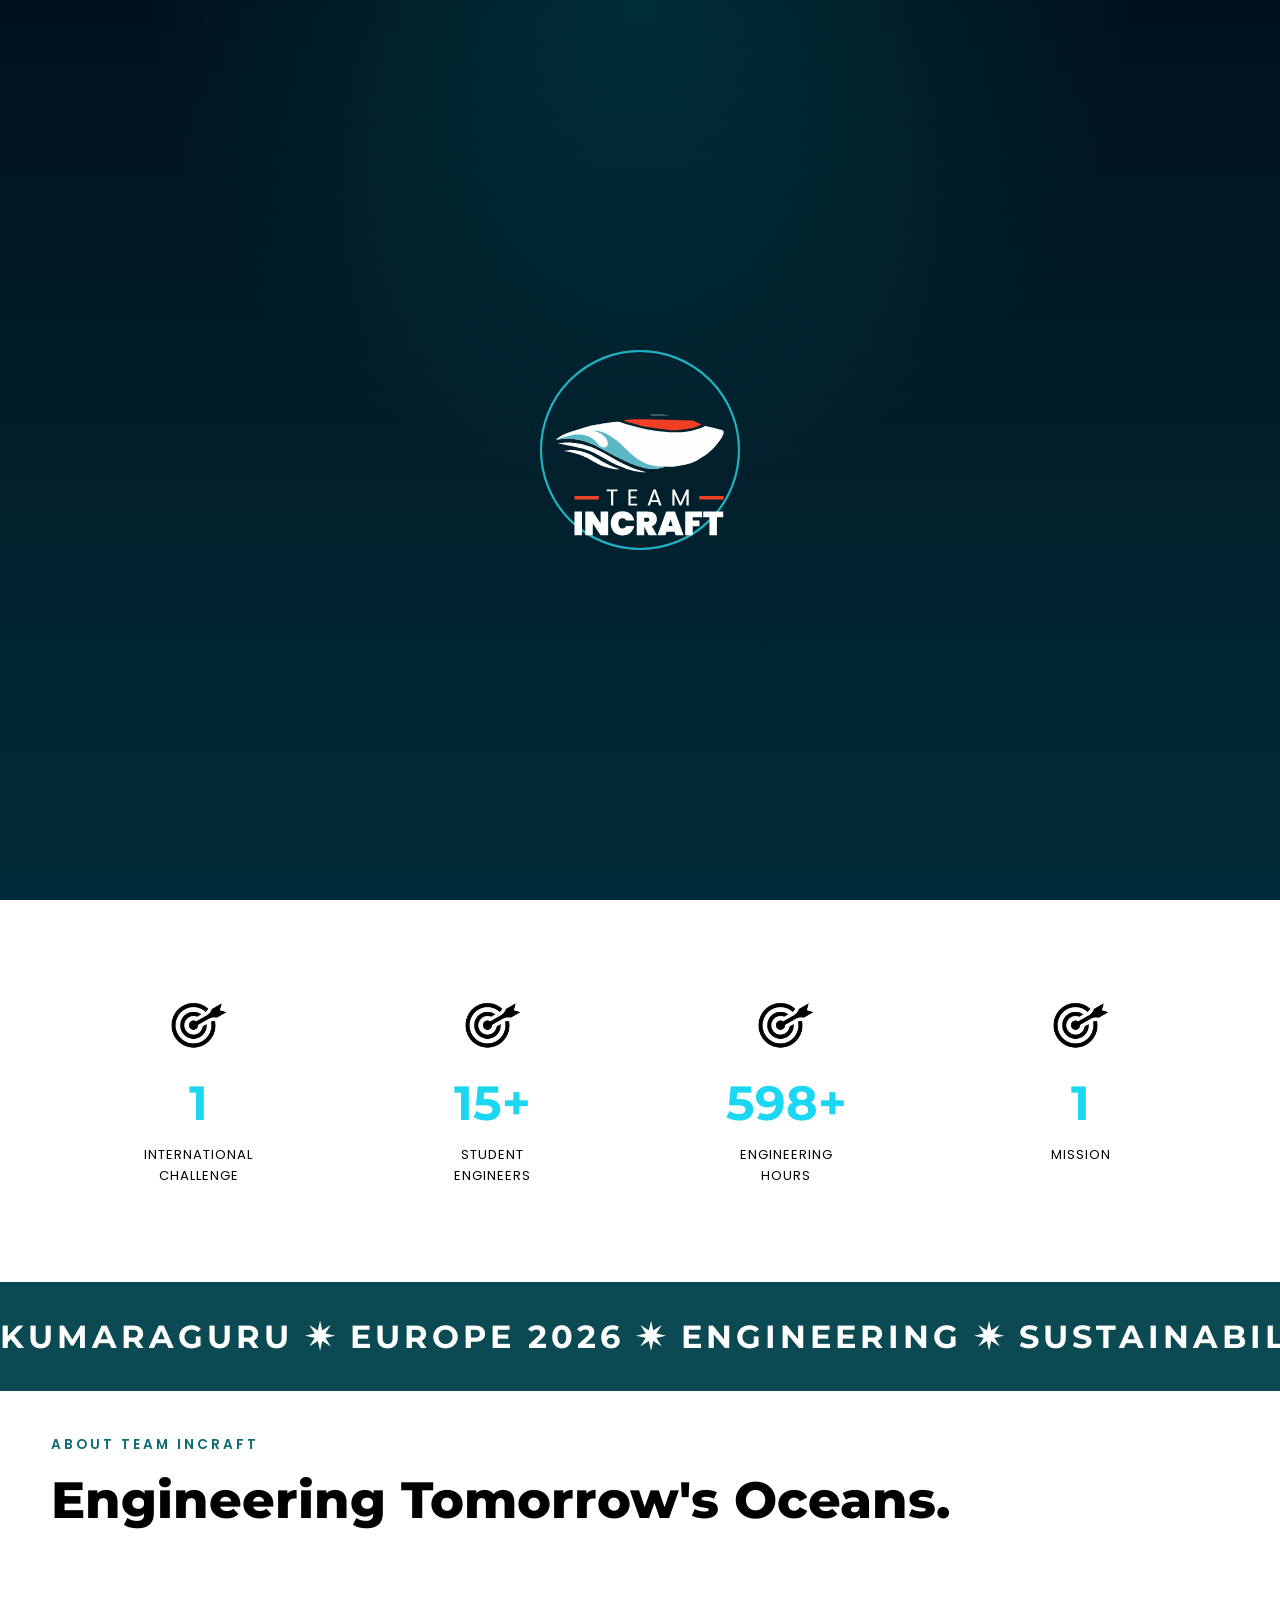
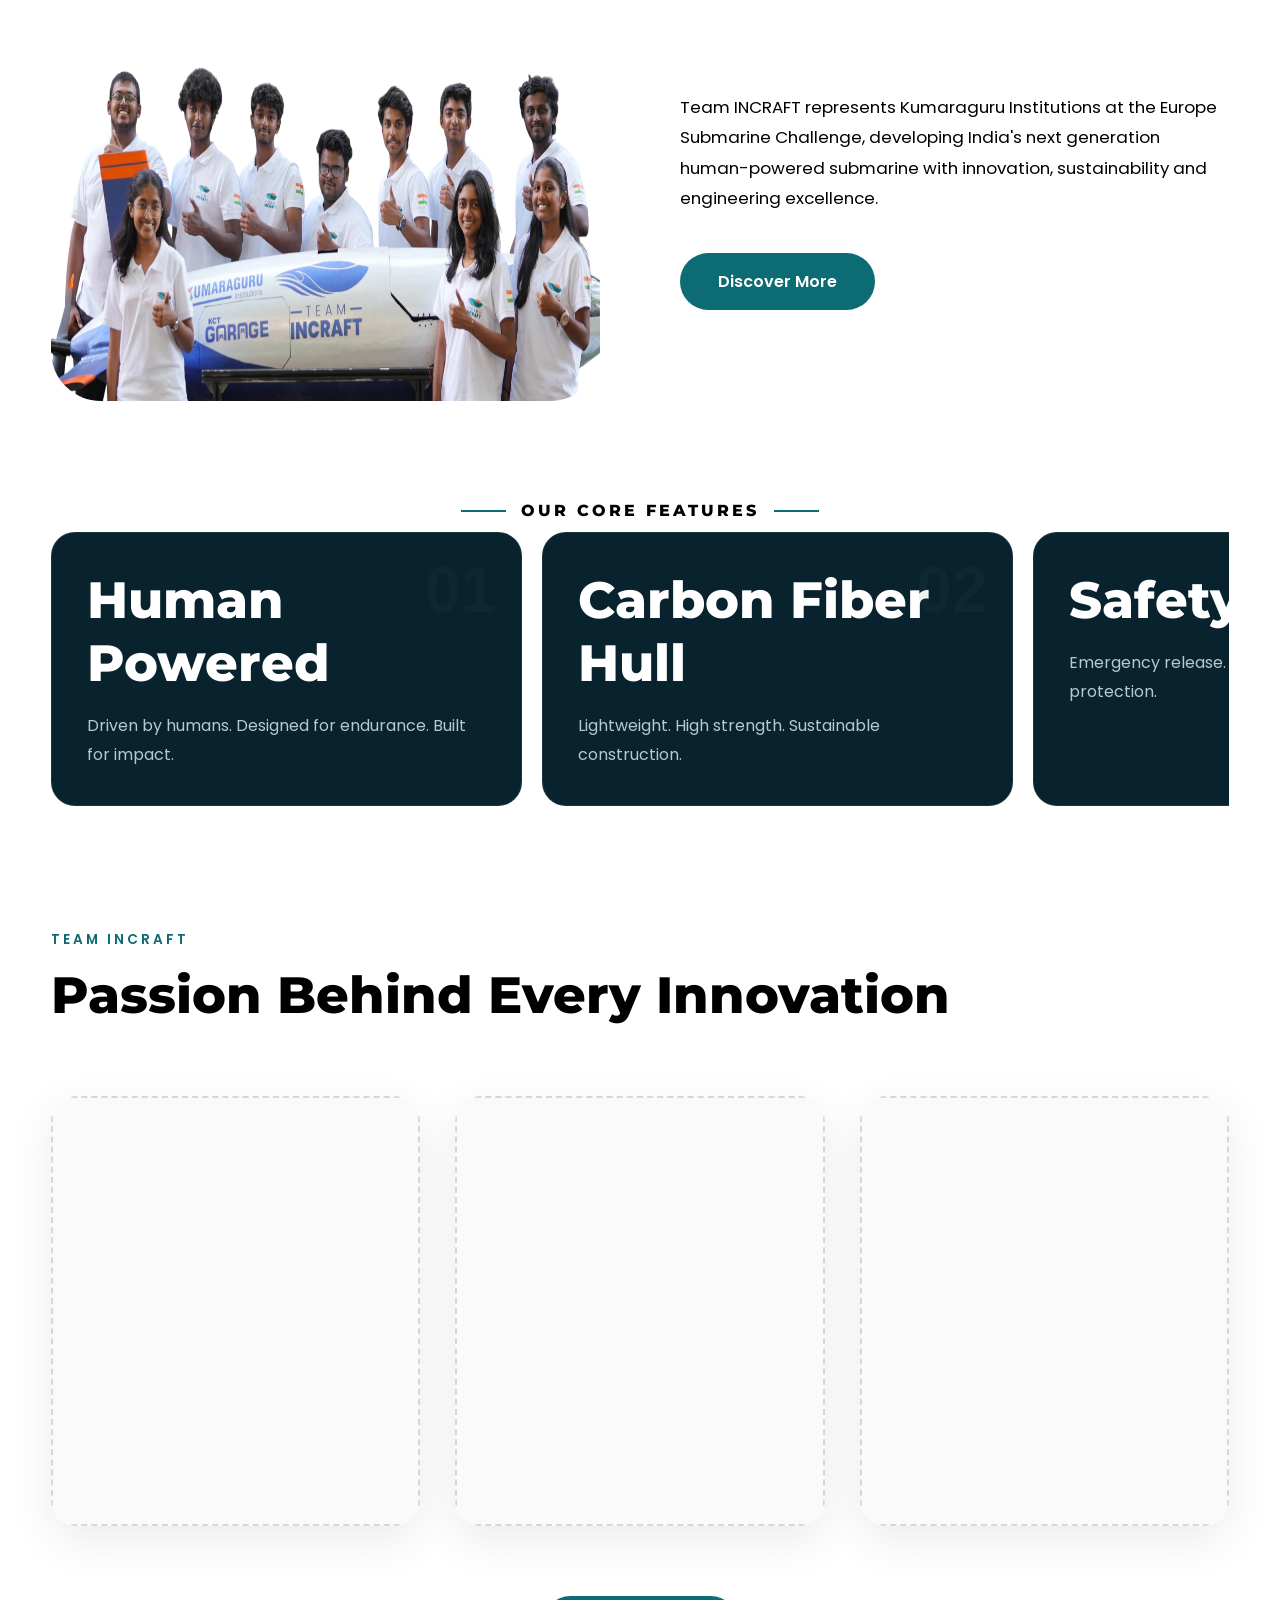
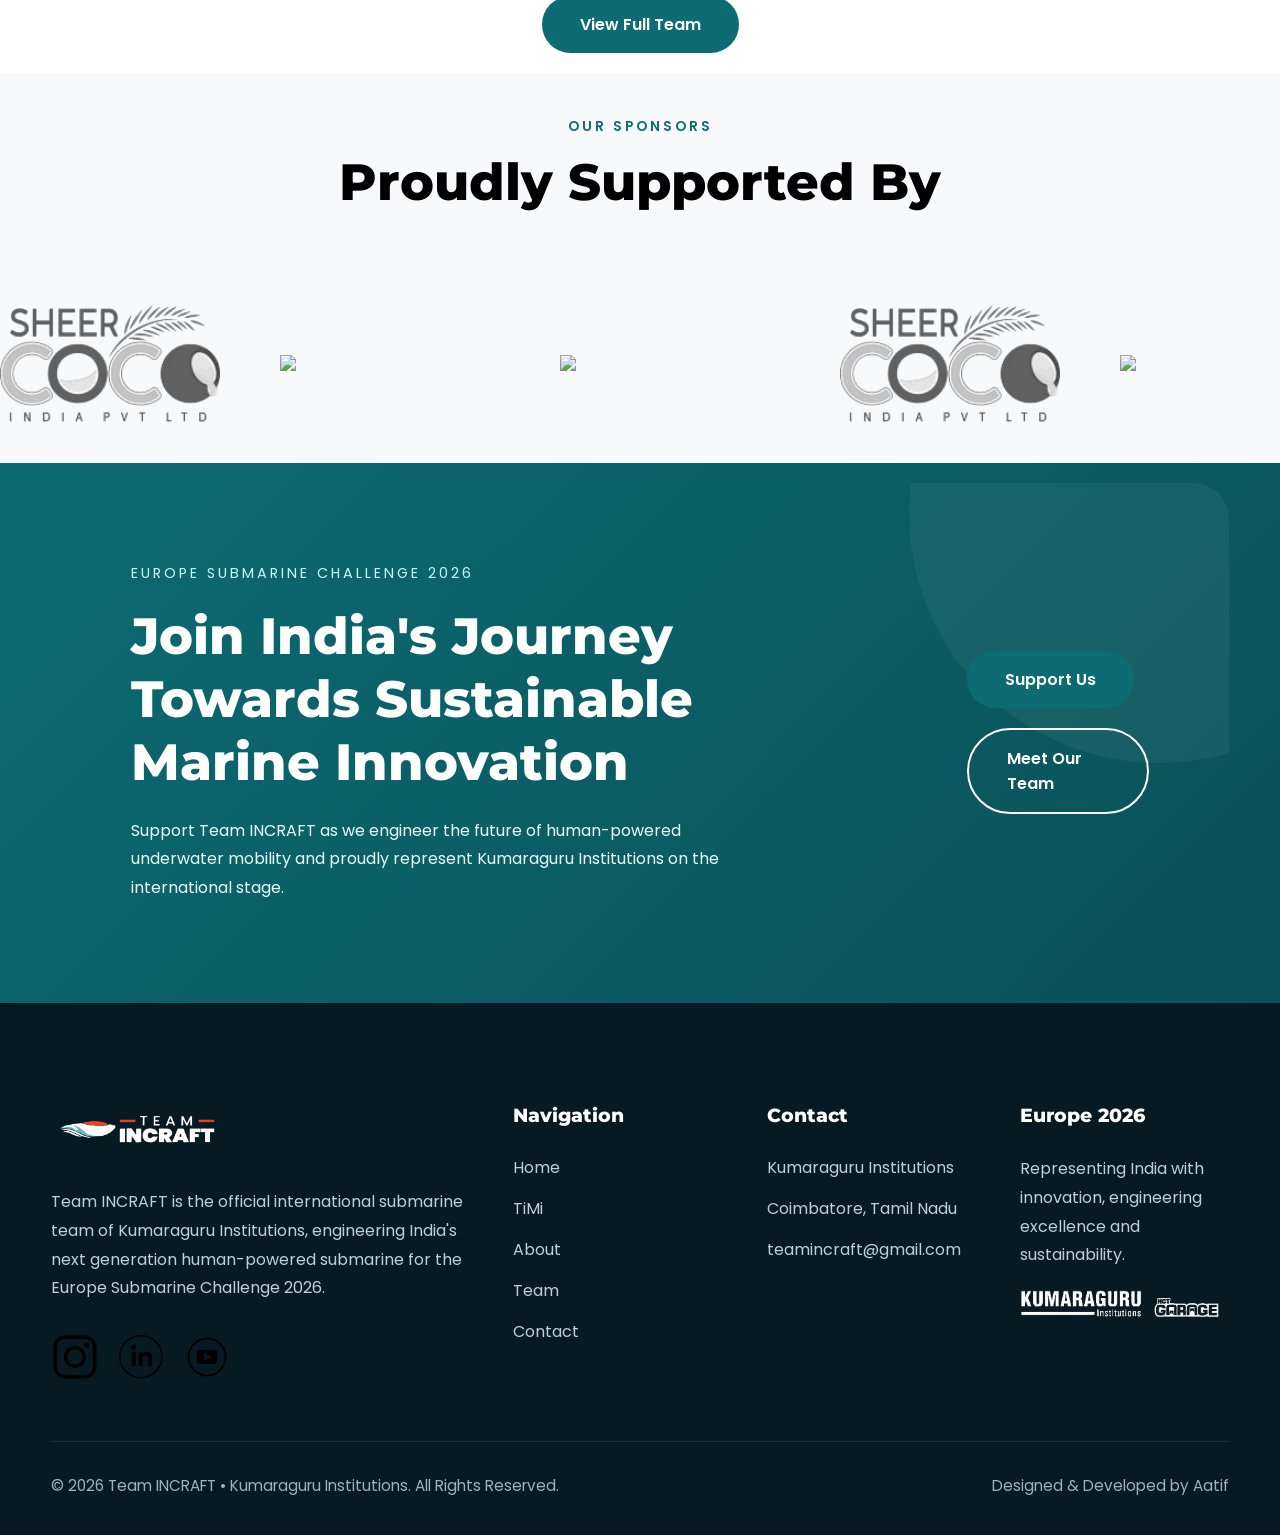
==== commit 3014856b: "about to complete" ====
--- a/index.html
+++ b/index.html
@@ -32,16 +32,6 @@
 
         <div class="ocean-gradient"></div>
 
-        <div class="light-rays"></div>
-
-        <div class="bubble-layer">
-
-            <img src="assets/loading/bubbles.svg" alt="">
-            <img src="assets/loading/bubbles.svg" alt="">
-            <img src="assets/loading/bubbles.svg" alt="">
-            <img src="assets/loading/bubbles.svg" alt="">
-
-        </div>
 
         <div class="sonar-circle sonar-1"></div>
         <div class="sonar-circle sonar-2"></div>
@@ -139,70 +129,130 @@
         <!-- HERO -->
         <!-- ========================================= -->
 
-        <section class="hero">
-
-            <div class="hero-overlay"></div>
-
-
-            <div class="container hero-container">
-
-                <div class="hero-content">
-
-                    <p class="hero-subtitle">
-
-                        Team INCRAFT • Kumaraguru Institutions
-
-                    </p>
-
-                    <h1>
-
-                        Redefining
-
-                        <span>
-
-                            Marine Intelligence
-
-                        </span>
-
-                    </h1>
-
-                    <p class="hero-description">
-
-                        Engineering India's next-generation sustainable
-                        human-powered submarine for the Europe Submarine
-                        Challenge 2026.
-
-                    </p>
-
-                    <div class="hero-buttons">
-
-                        <a href="timi.html" class="primary-btn">
-
-                            Explore TiMi
-
-                        </a>
-
-                        <a href="about.html" class="secondary-btn">
-
-                            Learn More
-
-                        </a>
-
-                    </div>
-
-                </div>
-
-                
-
-            </div>
-
-            <div class="hero-scroll">
-
-                Scroll
-
-            </div>
-
-        </section>
+        <section class="hero-home">
+
+    <video autoplay muted loop playsinline class="hero-video">
+        <source src="assets/videos/heroo.mp4" type="video/mp4">
+    </video>
+
+    <div class="hero-overlay"></div>
+
+    <div class="container hero-content">
+
+        <p class="hero-tag">
+            • Europe International Submarine Challenge
+        </p>
+
+        <h1>
+            Redefining
+            <span>Marine</span>
+            Intelligence
+        </h1>
+
+        <p class="hero-description">
+            Engineering India's next-generation sustainable human-powered submarine for the Europe Submarine Challenge 2026.
+        </p>
+
+        <div class="hero-buttons">
+
+            <a href="timi.html" class="primary-btn">
+                Explore TiMi
+            </a>
+
+            <a href="about.html" class="secondary-btn">
+                Learn More
+            </a>
+
+        </div>
+
+        <div class="scroll-indicator">
+
+            <span></span>
+
+            <p>Scroll</p>
+
+        </div>
+
+    </div>
+
+</section>
+<!-- ================= STATS ================= -->
+
+<section class="stats-section">
+
+    <div class="container">
+
+        <div class="stats-grid">
+
+            <div class="stat-card">
+                <div class="stat-icon">
+                    <img src="/assets/icons/mission.webp">
+                </div>
+
+                <h2 class="counter" data-target="1">0</h2>
+
+                <p>
+                    International
+                    <br>
+                    Challenge
+                </p>
+            </div>
+
+            <div class="stat-card">
+
+                <div class="stat-icon">
+                    <img src="/assets/icons/mission.webp">
+                </div>
+
+                <h2>
+                    <span class="counter" data-target="15">0</span>+
+                </h2>
+
+                <p>
+                    Student
+                    <br>
+                    Engineers
+                </p>
+
+            </div>
+
+            <div class="stat-card">
+
+                <div class="stat-icon">
+                    <img src="/assets/icons/mission.webp">
+                </div>
+
+                <h2>
+                    <span class="counter" data-target="1000">0</span>+
+                </h2>
+
+                <p>
+                    Engineering
+                    <br>
+                    Hours
+                </p>
+
+            </div>
+
+            <div class="stat-card">
+
+                <div class="stat-icon">
+                   <img src="/assets/icons/mission.webp">
+                </div>
+
+                <h2 class="counter" data-target="1">0</h2>
+
+                <p>
+                    Mission
+                </p>
+
+            </div>
+
+        </div>
+
+    </div>
+
+</section>
 
         <!-- ========================================= -->
         <!-- INFINITE MARQUEE -->
@@ -298,308 +348,193 @@
         <!-- DEVELOPMENT JOURNEY -->
         <!-- ========================================= -->
 
-        <section class="journey">
-
-            <div class="background-title">
-
-                DEVELOPMENT ✷ JOURNEY ✷ DEVELOPMENT ✷ JOURNEY ✷
-
-            </div>
+        <!-- ================= CORE FEATURES ================= -->
+
+<section class="mobile-features1">
+
+    <div class="container">
+
+        <div class="features-title1">
+
+            <span></span>
+
+            <h3>OUR CORE FEATURES</h3>
+
+            <span></span>
+
+        </div>
+
+        <div class="feature-slider1">
+
+            <div class="feature-track1">
+
+                <!-- Card 1 -->
+
+                <div class="feature-card1">
+
+                    <div class="feature-number">01</div>
+
+                    <h2>Human Powered</h2>
+
+                    <p>
+                        Driven by humans.
+                        Designed for endurance.
+                        Built for impact.
+                    </p>
+
+                </div>
+
+                <!-- Card 2 -->
+
+                <div class="feature-card1">
+
+                    <div class="feature-number">02</div>
+
+                    <h2>Carbon Fiber Hull</h2>
+
+                    <p>
+                        Lightweight.
+                        High strength.
+                        Sustainable construction.
+                    </p>
+
+                </div>
+
+                <!-- Card 3 -->
+
+                <div class="feature-card1">
+
+                    <div class="feature-number">03</div>
+
+                    <h2>Safety Lock</h2>
+
+                    <p>
+                        Emergency release.
+                        Fail-safe system.
+                        Maximum protection.
+                    </p>
+
+                </div>
+
+                <!-- Card 4 -->
+
+                <div class="feature-card1">
+
+                    <div class="feature-number">04</div>
+
+                    <h2>Sustainable Design</h2>
+
+                    <p>
+                        Pineapple fibre.
+                        Eco materials.
+                        Future focused.
+                    </p>
+
+                </div>
+
+            </div>
+
+        </div>
+
+    </div>
+
+</section>
+        <!-- ========================================= -->
+        <!-- TEAM PREVIEW -->
+        <!-- ========================================= -->
+
+        <section class="team-preview">
 
             <div class="container">
 
+                <div class="section-heading">
+
+                    <span>
+
+                        TEAM INCRAFT
+
+                    </span>
+
+                    <h2>
+
+                        Passion Behind Every Innovation
+
+                    </h2>
+
+                </div>
+
+                <div class="team-grid">
+
+                    <article class="team-card">
+
+                        <div class="team-image">
+
+                            <!-- Team Image -->
+
+                        </div>
+
+                    </article>
+
+                    <article class="team-card">
+
+                        <div class="team-image">
+
+                            <!-- Team Image -->
+
+                        </div>
+
+                    </article>
+
+                    <article class="team-card">
+
+                        <div class="team-image">
+
+                            <!-- Team Image -->
+
+                        </div>
+
+                    </article>
+
+                </div>
+
+                <div class="section-button">
+
+                    <a href="team.html" class="primary-btn">
+
+                        View Full Team
+
+                    </a>
+
+                </div>
+
+            </div>
+
+        </section>
+
+        <!-- ========================================= -->
+        <!-- SPONSORS -->
+        <!-- ========================================= -->
+
+        <section class="sponsors">
+
+            <div class="container">
+
                 <div class="section-heading center">
 
-                    <span>OUR JOURNEY</span>
+                    <span>
+
+                        OUR SPONSORS
+
+                    </span>
 
                     <h2>
 
-                        Building TiMi From Concept To Reality
+                        Proudly Supported By
 
                     </h2>
 
                 </div>
 
-                <div class="timeline">
-
-                    <div class="timeline-line"></div>
-
-                    <!-- STEP 01 -->
-
-                    <div class="timeline-item left">
-
-                        <div class="timeline-icon">
-
-                            <!-- Icon -->
-
-                        </div>
-
-                        <div class="timeline-content">
-
-                            <h3>
-
-                                Research & Ideation
-
-                            </h3>
-
-                            <p>
-
-                                Understanding underwater mobility,
-                                hydrodynamics and competition requirements.
-
-                            </p>
-
-                        </div>
-
-                    </div>
-
-                    <!-- STEP 02 -->
-
-                    <div class="timeline-item right">
-
-                        <div class="timeline-icon">
-
-                            <!-- Icon -->
-
-                        </div>
-
-                        <div class="timeline-content">
-
-                            <h3>
-
-                                Initial Design
-
-                            </h3>
-
-                            <p>
-
-                                CAD modelling, frame architecture and
-                                subsystem planning.
-
-                            </p>
-
-                        </div>
-
-                    </div>
-
-                    <!-- STEP 03 -->
-
-                    <div class="timeline-item left">
-
-                        <div class="timeline-icon">
-
-                            <!-- Icon -->
-
-                        </div>
-
-                        <div class="timeline-content">
-
-                            <h3>
-
-                                Prototype Development
-
-                            </h3>
-
-                            <p>
-
-                                Manufacturing early concepts and validating
-                                underwater performance.
-
-                            </p>
-
-                        </div>
-
-                    </div>
-
-                    <!-- STEP 04 -->
-
-                    <div class="timeline-item right">
-
-                        <div class="timeline-icon">
-
-                            <!-- Icon -->
-
-                        </div>
-
-                        <div class="timeline-content">
-
-                            <h3>
-
-                                Testing & Optimization
-
-                            </h3>
-
-                            <p>
-
-                                Continuous refinement through simulation
-                                and physical testing.
-
-                            </p>
-
-                        </div>
-
-                    </div>
-
-                    <!-- STEP 05 -->
-
-                    <div class="timeline-item left">
-
-                        <div class="timeline-icon">
-
-                            <!-- Icon -->
-
-                        </div>
-
-                        <div class="timeline-content">
-
-                            <h3>
-
-                                TiMi 1.0
-
-                            </h3>
-
-                            <p>
-
-                                India's student-built human-powered
-                                submarine ready for international competition.
-
-                            </p>
-
-                        </div>
-
-                    </div>
-
-                    <!-- STEP 06 -->
-
-                    <div class="timeline-item right">
-
-                        <div class="timeline-icon">
-
-                            <!-- Icon -->
-
-                        </div>
-
-                        <div class="timeline-content">
-
-                            <h3>
-
-                                Europe 2026
-
-                            </h3>
-
-                            <p>
-
-                                Representing Kumaraguru Institutions on the
-                                international stage.
-
-                            </p>
-
-                        </div>
-
-                    </div>
-
-                </div>
-
-            </div>
-
-        </section>
-
-        <!-- ========================================= -->
-        <!-- TEAM PREVIEW -->
-        <!-- ========================================= -->
-
-        <section class="team-preview">
-
-            <div class="container">
-
-                <div class="section-heading">
-
-                    <span>
-
-                        TEAM INCRAFT
-
-                    </span>
-
-                    <h2>
-
-                        Passion Behind Every Innovation
-
-                    </h2>
-
-                </div>
-
-                <div class="team-grid">
-
-                    <article class="team-card">
-
-                        <div class="team-image">
-
-                            <!-- Team Image -->
-
-                        </div>
-
-                    </article>
-
-                    <article class="team-card">
-
-                        <div class="team-image">
-
-                            <!-- Team Image -->
-
-                        </div>
-
-                    </article>
-
-                    <article class="team-card">
-
-                        <div class="team-image">
-
-                            <!-- Team Image -->
-
-                        </div>
-
-                    </article>
-
-                </div>
-
-                <div class="section-button">
-
-                    <a href="team.html" class="primary-btn">
-
-                        View Full Team
-
-                    </a>
-
-                </div>
-
-            </div>
-
-        </section>
-
-        <!-- ========================================= -->
-        <!-- SPONSORS -->
-        <!-- ========================================= -->
-
-        <section class="sponsors">
-
-            <div class="container">
-
-                <div class="section-heading center">
-
-                    <span>
-
-                        OUR SPONSORS
-
-                    </span>
-
-                    <h2>
-
-                        Proudly Supported By
-
-                    </h2>
-
-                </div>
-
             </div>
 
             <div class="sponsor-slider">
@@ -607,53 +542,53 @@
                 <div class="sponsor-track">
 
                     <div class="sponsor-logo">
-                        <!-- Logo -->
-                    </div>
-
-                    <div class="sponsor-logo">
-                        <!-- Logo -->
-                    </div>
-
-                    <div class="sponsor-logo">
-                        <!-- Logo -->
-                    </div>
-
-                    <div class="sponsor-logo">
-                        <!-- Logo -->
-                    </div>
-
-                    <div class="sponsor-logo">
-                        <!-- Logo -->
-                    </div>
-
-                    <div class="sponsor-logo">
-                        <!-- Logo -->
+                        <img src="/assets/images/sponsers/Sponser-1.webp">
+                    </div>
+
+                    <div class="sponsor-logo">
+                        <img src="/assets/images/sponsers/Sponser-2.webp">
+                    </div>
+
+                    <div class="sponsor-logo">
+                        <img src="/assets/images/sponsers/Sponser-3.webp">
+                    </div>
+
+                    <div class="sponsor-logo">
+                        <img src="/assets/images/sponsers/Sponser-1.webp">
+                    </div>
+
+                    <div class="sponsor-logo">
+                        <img src="/assets/images/sponsers/Sponser-2.webp">
+                    </div>
+
+                    <div class="sponsor-logo">
+                        <img src="/assets/images/sponsers/Sponser-3.webp">
                     </div>
 
                     <!-- Duplicate for Infinite Loop -->
 
                     <div class="sponsor-logo">
-                        <!-- Logo -->
-                    </div>
-
-                    <div class="sponsor-logo">
-                        <!-- Logo -->
-                    </div>
-
-                    <div class="sponsor-logo">
-                        <!-- Logo -->
-                    </div>
-
-                    <div class="sponsor-logo">
-                        <!-- Logo -->
-                    </div>
-
-                    <div class="sponsor-logo">
-                        <!-- Logo -->
-                    </div>
-
-                    <div class="sponsor-logo">
-                        <!-- Logo -->
+                        <img src="/assets/images/sponsers/Sponser-1.webp">
+                    </div>
+
+                    <div class="sponsor-logo">
+                        <img src="/assets/images/sponsers/Sponser-2.webp">
+                    </div>
+
+                    <div class="sponsor-logo">
+                        <img src="/assets/images/sponsers/Sponser-3.webp">
+                    </div>
+
+                    <div class="sponsor-logo">
+                        <img src="/assets/images/sponsers/Sponser-1.webp">
+                    </div>
+
+                    <div class="sponsor-logo">
+                        <img src="/assets/images/sponsers/Sponser-2.webp">
+                    </div>
+
+                    <div class="sponsor-logo">
+                        <img src="/assets/images/sponsers/Sponser-3.webp">
                     </div>
 
                 </div>
@@ -915,7 +850,7 @@
 
                     <p>
 
-                        Designed by Team INCRAFT
+                        Designed & Developed by Aatif
 
                     </p>
 
@@ -932,6 +867,38 @@
     <!-- ========================================= -->
 
     <script src="js/main.js"></script>
+    <!--==========================
+BOTTOM NAVIGATION
+===========================-->
+
+<nav class="bottom-nav">
+
+    <a href="index.html" class="nav-item">
+        <i class="fa-solid fa-house"></i>
+        <span>Home</span>
+    </a>
+
+    <a href="timi.html" class="nav-item">
+        <i class="fa-solid fa-water"></i>
+        <span>TiMi</span>
+    </a>
+
+    <a href="team.html" class="nav-item">
+        <i class="fa-solid fa-users"></i>
+        <span>Team</span>
+    </a>
+
+    <a href="about.html" class="nav-item">
+        <i class="fa-solid fa-circle-info"></i>
+        <span>About</span>
+    </a>
+
+    <a href="contact.html" class="nav-item">
+        <i class="fa-solid fa-envelope"></i>
+        <span>Contact</span>
+    </a>
+
+</nav>
 
 </body>
 
--- a/css/style.css
+++ b/css/style.css
@@ -90,6 +90,7 @@
 TYPOGRAPHY
 ====================================================*/
 
+
 h1,h2,h3,h4,h5,h6{
 
     font-family:'Montserrat',sans-serif;
@@ -144,6 +145,8 @@
 }
 
 .section-heading{
+    
+    margin-top: 20px;
 
     margin-bottom:70px;
 
@@ -622,7 +625,20 @@
     align-items:center;
 
 }
-.hero-home .hero-video{
+.hero-video{
+
+    position:absolute;
+    inset:0;
+
+    width:100%;
+    height:100%;
+
+    object-fit:cover;
+
+    transform:scale(1.02);
+
+}
+.hero-home {
 
     position:absolute;
 
@@ -639,6 +655,10 @@
 }
 
 .hero-home .hero-overlay{
+    
+    width:100%;
+    min-width:0;
+    max-width:100%;
 
     position:absolute;
 
@@ -660,7 +680,9 @@
     display:flex;
 
     align-items:center;
-
+     width:100%;
+    min-width:0;
+    max-width:100%;
 
     background:
     linear-gradient(
@@ -677,7 +699,9 @@
     display:flex;
 
     align-items:center;
-
+ width:100%;
+    min-width:0;
+    max-width:100%;
 
     background:
     linear-gradient(
@@ -702,6 +726,7 @@
 }
 
 .hero1-container{
+    
 
     display:grid;
 
@@ -720,16 +745,15 @@
     z-index:5;
 
 }
-
 .hero1-subtitle{
 
-    color:#494141;
+    color:#5a4040;
 
     text-transform:uppercase;
 
     letter-spacing:4px;
 
-    margin-bottom:25px;
+    margin-bottom:20px;
 
     font-size:.9rem;
 
@@ -765,17 +789,21 @@
 .hero1-image{
 
     width:100%;
+    min-width: 0;
+    max-width: 100%;
 
     border-radius:40px;
 
-    border:2px dashed rgba(255,255,255,.18);
-
     position:relative;
 
     animation:submarineFloat1 6s ease-in-out infinite;
 
 }
-
+.hero1-image img{
+    height: 100%;
+    width: 100%;
+    border-radius: 50px;
+}
 .hero1-buttons{
 
     display:flex;
@@ -834,62 +862,79 @@
 
 }
 
-.hero h1{
+.hero-home h1,.hero h1{
+    
+    color: #ffffff;
+
+    margin-bottom:28px;
+
+}
+
+.hero-home h1 span,.hero h1 span{
+
+    display:block;
+
+    color:#58e1f3;
+
+}
+
+.hero-description{
+
+    color:#E6F8FB;
+
+    max-width:620px;
+
+    margin-bottom:45px;
+
+    font-size:1.1rem;
+
+}
+
+.hero-buttons{
+
+    display:flex;
+
+    gap:22px;
+
+    flex-wrap:wrap;
+
+}
+
+.hero-image{
+
+    width:100%;
+
+    height:700px;
+
+    border-radius:40px;
+
+    border:2px dashed rgba(255,255,255,.18);
+
+    position:relative;
+
+    animation:submarineFloat 6s ease-in-out infinite;
+
+}
+.scroll-indicator{
+    position:absolute;
+
+    bottom:45px;
+
+    left:50%;
+
+    transform:translateX(-50%);
 
     color:#fff;
 
-    margin-bottom:28px;
-
-}
-
-.hero h1 span{
-
-    display:block;
-
-    color:#6BE6F5;
-
-}
-
-.hero-description{
-
-    color:#E6F8FB;
-
-    max-width:620px;
-
-    margin-bottom:45px;
-
-    font-size:1.1rem;
-
-}
-
-.hero-buttons{
-
-    display:flex;
-
-    gap:22px;
-
-    flex-wrap:wrap;
-
-}
-
-.hero-image{
-
-    width:100%;
-
-    height:700px;
-
-    border-radius:40px;
-
-    border:2px dashed rgba(255,255,255,.18);
-
-    position:relative;
-
-    animation:submarineFloat 6s ease-in-out infinite;
+    font-size:.9rem;
+
+    letter-spacing:3px;
+
+    animation:scrollIndicator 2.2s infinite;
 
 }
 
 .hero-scroll{
-
     position:absolute;
 
     bottom:45px;
@@ -1035,27 +1080,39 @@
 }
 
 .about-image{
-    padding-top: 12%;
-
+    padding-top: 0;
     width:100%;
+    min-width:0;
+    max-width:100%;
 
     height:400px;
 
-    border-radius:28px;
+    border-radius:50%;
 
     background:#ffffff;
 
 }
+.about-image img{
+    height: 100%;
+    width: 100%;
+    border-radius:50px;
+
+}
 .about-image1{
-    padding-top: 12%;
 
     width:100%;
 
     height:400px;
 
-    border-radius:28px;
-
-    background:#08474d;
+    border-radius:50px;
+
+    background:#ffffff;
+
+}
+.about-image1 img{
+    height: 100%;
+    width: 100%;
+    border-radius:50px;
 
 }
 
@@ -1347,10 +1404,6 @@
 
     border-radius:20px;
 
-    border:2px dashed #d8d8d8;
-
-    background:#fff;
-
     flex-shrink:0;
 
     display:flex;
@@ -1401,7 +1454,7 @@
 }
 
 .feature-card{
-    width:100%;
+    width: 100%;
     min-width:0;
     max-width:100%;
     box-sizing:border-box;
@@ -1431,9 +1484,10 @@
 }
 
 .feature-image{
-
-    width:100%;
-    height:260px;
+    margin-left: 20px;
+    margin-bottom: 20px;
+    width:87%;
+    height:190px;
 
     display:flex;
     justify-content:center;
@@ -1447,8 +1501,8 @@
 
 .feature-image img{
 
-    max-width:80%;
-    max-height:80%;
+    max-width:100%;
+    max-height:100%;
 
     width:auto;
     height:auto;
@@ -1680,8 +1734,8 @@
 
 .footer-logo{
 
-    width:180px;
-
+     width:100%;
+    max-width:180px;
     height:60px;
 
     margin-bottom:25px;
@@ -1722,11 +1776,11 @@
 
 .footer-kct-logo{
 
-    width:350px;
-
-    height:50px;
-
-    margin-top:50px;
+    width:100%;
+    max-width:300px;
+    height:auto;
+    margin-top: 20px;
+
 
 
 }
@@ -1795,7 +1849,7 @@
 
 ::-webkit-scrollbar{
 
-    width:10px;
+    width:0;
 
 }
 
@@ -1809,7 +1863,7 @@
 
     background:#0C6B73;
 
-    border-radius:100px;
+    border-radius:0x;
 
 }
 
@@ -2035,7 +2089,7 @@
 }
 @media(max-width:768px){
 
-.feature-grid{
+.feature-grid1{
 
     grid-template-columns:1fr;
 
@@ -2043,7 +2097,8 @@
 
 }
 
-.feature-card{
+.feature-card1{
+    
 
     padding:25px;
 
@@ -2055,7 +2110,7 @@
 
 }
 
-.feature-card h3{
+.feature-card1 h3{
 
     font-size:1.4rem;
 
@@ -2065,4 +2120,1072 @@
 .exploded-image{
     justify-content: center;
     margin: auto;
-}+}
+/*==================================
+HOME HERO
+==================================*/
+
+.hero-home{
+
+    position:relative;
+
+    min-height:100vh;
+
+    overflow:hidden;
+
+    display:flex;
+    align-items:center;
+
+}
+.hero-home .hero-video{
+
+    position:absolute;
+
+    inset:0;
+
+    width:100%;
+    height:100%;
+
+    object-fit:cover;
+
+    z-index:-2;
+
+}
+
+.hero-home .hero-overlay{
+
+    position:absolute;
+
+    inset:0;
+
+    background:linear-gradient(
+        rgba(0,20,35,.45),
+        rgba(0,20,35,.60)
+    );
+
+    z-index:-1;
+
+}
+.alumni-grid{
+
+    display:none;
+
+    margin-top:60px;
+
+}
+
+.alumni-grid.show{
+
+    display:grid;
+
+    grid-template-columns:repeat(3,1fr);
+
+    gap:30px;
+
+}
+
+.empty-alumni{
+
+    text-align:center;
+
+    max-width:650px;
+
+    margin:70px auto;
+
+}
+
+.mission-vision{
+
+    display:grid;
+
+    grid-template-columns:repeat(2,1fr);
+
+    gap:35px;
+
+    padding:100px 0;
+
+}
+
+.mission-card{
+
+    position:relative;
+
+    overflow:hidden;
+
+    display:flex;
+
+    align-items:flex-start;
+
+    gap:20px;
+
+    margin-left: 20px;
+
+    padding:40px;
+
+    border-radius:24px;
+
+    background:linear-gradient(145deg,#0A2430,#071A24);
+
+    border:1px solid rgba(255,255,255,.08);
+
+    transition:.35s ease;
+
+}
+.vision-card{
+
+    position:relative;
+
+    overflow:hidden;
+
+    display:flex;
+
+    align-items:flex-start;
+
+    gap:20px;
+
+    margin-right: 20px;
+
+    padding:40px;
+
+    border-radius:24px;
+
+    background:linear-gradient(145deg,#0A2430,#071A24);
+
+    border:1px solid rgba(255,255,255,.08);
+
+    transition:.35s ease;
+}
+
+.mission-card::before,
+.vision-card::before{
+
+    content:"";
+
+    position:absolute;
+
+    width:220px;
+    height:220px;
+
+    top:-90px;
+    right:-90px;
+
+    border-radius:50%;
+
+    background:rgba(39,197,214,.05);
+
+}
+
+.mission-card:hover,
+.vision-card:hover{
+
+    transform:translateY(-8px);
+
+    border-color:#27C5D6;
+
+    box-shadow:0 18px 45px rgba(0,0,0,.35);
+
+}
+
+.mission-icon,
+.vision-icon{
+
+    width:75px;
+    height:75px;
+
+    min-width:75px;
+
+    border-radius:18px;
+
+    background:rgba(39,197,214,.12);
+
+    display:flex;
+
+    justify-content:center;
+
+    align-items:center;
+
+}
+
+.mission-icon img,
+.vision-icon img{
+
+    width:40px;
+
+    height:40px;
+
+    object-fit:contain;
+
+}
+
+.mission-content,
+.vision-content{
+
+    position:relative;
+
+    z-index:2;
+
+}
+
+.mission-content span,
+.vision-content span{
+
+    display:inline-block;
+
+    color:#27C5D6;
+
+    font-size:.85rem;
+
+    font-weight:600;
+
+    letter-spacing:2px;
+
+    margin-bottom:12px;
+
+}
+
+.mission-content h3,
+.vision-content h3{
+
+    color:#ffffff;
+
+    font-size:2rem;
+
+    font-family:"Montserrat",sans-serif;
+
+    margin-bottom:18px;
+
+}
+
+.mission-content p,
+.vision-content p{
+
+    color:#C6D3D9;
+
+    line-height:1.9;
+
+    font-size:1rem;
+
+}
+@media (max-width:768px){
+
+    .mission-vision{
+
+        grid-template-columns:1fr;
+
+        gap:40px;
+
+    }
+
+    .mission-card,
+    .vision-card{
+
+        flex-direction:column;
+
+        text-align:center;
+
+        align-items:center;
+
+    }
+
+}
+html,
+body{
+    width:100%;
+}
+*,
+*::before,
+*::after{
+    box-sizing:border-box;
+}
+/*==================================================
+CONTACT SECTION
+====================================================*/
+
+.contact-section{
+
+    background:#F6F8FA;
+
+}
+
+.contact-grid{
+
+    display:grid;
+
+    grid-template-columns:1.4fr .9fr;
+
+    gap:45px;
+
+    margin-top:70px;
+
+    align-items:stretch;
+
+}
+
+/*==================================================
+CONTACT FORM
+====================================================*/
+
+.contact-form-card{
+
+    background:#ffffff;
+
+    padding:45px;
+
+    border-radius:28px;
+
+    box-shadow:0 20px 60px rgba(0,0,0,.08);
+
+}
+
+.contact-form-card h3{
+
+    font-family:"Montserrat",sans-serif;
+
+    font-size:2rem;
+
+    color:#062B34;
+
+    margin-bottom:35px;
+
+}
+
+.contact-form-card form{
+
+    display:flex;
+
+    flex-direction:column;
+
+    gap:25px;
+
+}
+
+.input-row{
+
+    display:grid;
+
+    grid-template-columns:repeat(2,1fr);
+
+    gap:20px;
+
+}
+
+.input-group{
+
+    display:flex;
+
+    flex-direction:column;
+
+}
+
+.input-group label{
+
+    font-family:"Poppins",sans-serif;
+
+    font-size:.95rem;
+
+    font-weight:600;
+
+    color:#42545D;
+
+    margin-bottom:10px;
+
+}
+
+.input-group input,
+.input-group textarea{
+
+    width:100%;
+
+    padding:16px 20px;
+
+    border:1px solid #D7E3E8;
+
+    border-radius:14px;
+
+    outline:none;
+
+    background:#FBFCFD;
+
+    font-family:"Poppins",sans-serif;
+
+    font-size:.95rem;
+
+    transition:.35s;
+
+}
+
+.input-group textarea{
+
+    resize:none;
+
+    min-height:170px;
+
+}
+
+.input-group input:focus,
+.input-group textarea:focus{
+
+    border-color:#27C5D6;
+
+    box-shadow:0 0 0 4px rgba(39,197,214,.12);
+
+}
+
+.contact-form-card .primary-btn{
+
+    margin-top:15px;
+
+    width:220px;
+
+}
+
+/*==================================================
+CONTACT INFO CARD
+====================================================*/
+
+.contact-info-card{
+
+    background:linear-gradient(180deg,#083C47,#062B34);
+
+    color:#fff;
+
+    padding:45px;
+
+    border-radius:28px;
+
+    position:relative;
+
+    overflow:hidden;
+
+}
+
+.contact-info-card::before{
+
+    content:"";
+
+    position:absolute;
+
+    width:320px;
+    height:320px;
+
+    border-radius:50%;
+
+    background:rgba(255,255,255,.04);
+
+    top:-120px;
+    right:-120px;
+
+}
+
+.contact-info-card h3{
+
+    font-family:"Montserrat",sans-serif;
+
+    font-size:2rem;
+
+    margin-bottom:18px;
+
+    position:relative;
+
+}
+
+.contact-info-card>p{
+
+    color:#C7E4E9;
+
+    line-height:1.8;
+
+    margin-bottom:40px;
+
+    position:relative;
+
+}
+/*==================================================
+INFO BOXES
+====================================================*/
+
+.contact-info{
+
+    display:flex;
+
+    flex-direction:column;
+
+    gap:28px;
+
+    position:relative;
+
+    z-index:2;
+
+}
+
+.info-box{
+
+    display:flex;
+
+    align-items:flex-start;
+
+    gap:18px;
+
+    padding:18px 0;
+
+    border-bottom:1px solid rgba(255,255,255,.08);
+
+}
+
+.info-box:last-child{
+
+    border-bottom:none;
+
+}
+
+.info-icon{
+
+    width:60px;
+    height:60px;
+
+    min-width:60px;
+
+    border-radius:16px;
+
+    background:rgba(255,255,255,.08);
+
+    display:flex;
+
+    justify-content:center;
+    align-items:center;
+
+    backdrop-filter:blur(10px);
+
+    transition:.35s;
+
+}
+
+.info-box:hover .info-icon{
+
+    background:#27C5D6;
+
+    transform:translateY(-4px);
+
+}
+
+.info-box span{
+
+    display:block;
+
+    font-size:.85rem;
+
+    color:#9FD8E1;
+
+    letter-spacing:1px;
+
+    margin-bottom:6px;
+
+    text-transform:uppercase;
+
+}
+
+.info-box h5{
+
+    font-family:"Montserrat",sans-serif;
+
+    font-size:1.05rem;
+
+    font-weight:600;
+
+    line-height:1.8;
+
+    color:#ffffff;
+
+}
+
+/*==================================================
+SOCIAL ICONS
+====================================================*/
+
+.contact-socials{
+
+    display:flex;
+
+    gap:18px;
+
+    margin-top:40px;
+
+    position:relative;
+
+    z-index:2;
+
+}
+
+.contact-socials a{
+
+    width:52px;
+    height:52px;
+
+    border-radius:50%;
+
+    border:1px solid rgba(255,255,255,.15);
+
+    display:flex;
+
+    justify-content:center;
+    align-items:center;
+
+    transition:.35s;
+
+}
+
+.contact-socials a:hover{
+
+    background:#27C5D6;
+
+    border-color:#27C5D6;
+
+    transform:translateY(-5px);
+
+}
+
+/*==================================================
+CONTACT CARD HOVER
+====================================================*/
+
+.contact-form-card,
+.contact-info-card{
+
+    transition:.35s ease;
+
+}
+
+.contact-form-card:hover,
+.contact-info-card:hover{
+
+    transform:translateY(-8px);
+
+}
+
+/*==================================================
+RESPONSIVE
+====================================================*/
+
+@media (max-width:992px){
+
+.contact-grid{
+
+    grid-template-columns:1fr;
+
+    gap:35px;
+
+}
+
+.contact-info-card{
+
+    order:-1;
+
+}
+
+.contact-form-card,
+.contact-info-card{
+
+    padding:35px;
+
+}
+
+.input-row{
+
+    grid-template-columns:1fr;
+
+}
+
+}
+
+@media (max-width:480px){
+
+.contact-grid{
+
+    margin-top:45px;
+
+}
+
+.contact-form-card,
+.contact-info-card{
+
+    padding:25px;
+
+    border-radius:22px;
+
+}
+
+.contact-form-card h3,
+.contact-info-card h3{
+
+    font-size:1.6rem;
+
+}
+
+.contact-form-card .primary-btn{
+
+    width:100%;
+
+}
+
+.info-icon{
+
+    width:52px;
+    height:52px;
+
+    min-width:52px;
+
+}
+
+.contact-socials{
+
+    justify-content:center;
+
+}
+
+.form-buttons{
+
+    display:flex;
+      justify-content:flex-start;
+
+    gap:20px;
+
+    margin-top:20px;
+
+}
+
+.form-buttons .primary-btn,
+.form-buttons .secondary-btn{
+
+    width:180px;      /* Fixed width */
+    height:58px;      /* Fixed height */
+
+    border-radius:50px;
+
+    padding:0;
+
+    flex:none;
+
+}}
+/*==========================
+STATS
+===========================*/
+
+.stats-section{
+
+    padding:60px 0;
+
+}
+
+.stats-grid{
+
+    display:grid;
+
+    grid-template-columns:repeat(4,1fr);
+
+    background:#ffffff3b;
+
+    border:1px solid rgba(255, 255, 255, 0.616);
+
+    border-radius:24px;
+
+    overflow:hidden;
+
+}
+
+.stat-card{
+
+    text-align:center;
+
+    padding:35px 18px;
+
+    position:relative;
+
+}
+
+.stat-card:not(:last-child){
+
+    border-right:1px solid rgba(255,255,255,.08);
+
+}
+
+.stat-icon{
+
+    width:58px;
+
+    height:58px;
+
+    margin:auto;
+
+    border-radius:50%;
+
+    display:flex;
+
+    justify-content:center;
+
+    align-items:center;
+
+    color:#ffffff;
+
+    font-size:1.5rem;
+
+
+    margin-bottom:20px;
+
+}
+
+.stat-card h2{
+
+    color:#1bd7f2;
+
+    font-size:3rem;
+
+    font-weight:700;
+
+    margin-bottom:12px;
+
+}
+
+.stat-card p{
+
+    color:#000000;
+
+    text-transform:uppercase;
+
+    font-size:.82rem;
+
+    letter-spacing:1px;
+
+    line-height:1.6;
+
+}
+.mobile-features1{
+
+    padding:80px 0;
+
+}
+
+.features-title1{
+
+    display:flex;
+
+    align-items:center;
+
+    justify-content:center;
+
+    gap:15px;
+
+    margin-bottom:12px;
+
+}
+
+.features-title1 span{
+
+    width:45px;
+
+    height:2px;
+
+    background:var(--primary);
+
+}
+
+.features-title1 h3{
+
+    color:#fff;
+
+    letter-spacing:3px;
+
+    font-size:1rem;
+
+}
+
+.swipe-text{
+
+    text-align:center;
+
+    color:#7ddff0;
+
+    margin-bottom:30px;
+
+    font-size:.8rem;
+
+    letter-spacing:1px;
+
+}
+.feature-slider1{
+
+    overflow-x:auto;
+
+    scroll-snap-type:x mandatory;
+
+    scrollbar-width:none;
+
+}
+
+.feature-slider1::-webkit-scrollbar{
+
+    display:none;
+
+}
+.features-title1 h3{
+  color: #000000;
+}
+.feature-track1{
+    
+    display:flex;
+
+    gap:20px;
+
+}
+
+.feature-card1{
+
+    min-width:40%;
+
+    min-height: 50%;
+
+    scroll-snap-align:center;
+
+    background:#08232d;
+
+    border-radius:24px;
+
+    padding:35px;
+
+    border:1px solid rgba(255,255,255,.08);
+
+    position:relative;
+
+}
+.feature-number{
+
+    position:absolute;
+
+    right:25px;
+
+    top:20px;
+
+    font-size:4rem;
+
+    opacity:.08;
+
+    font-weight:700;
+
+}
+
+.feature-card1 img{
+
+    width:70px;
+
+    margin-bottom:25px;
+
+}
+
+.feature-card1 h2{
+
+    color:white;
+
+    margin-bottom:18px;
+
+}
+
+.feature-card1 p{
+
+    color:#b8c8cf;
+
+    line-height:1.8;
+
+}
+/*==========================
+BOTTOM NAVIGATION
+===========================*/
+
+.bottom-nav{
+
+    position:fixed;
+
+    bottom:18px;
+
+    left:50%;
+
+    transform:translateX(-50%);
+
+    width:92%;
+
+    max-width:420px;
+
+    height:72px;
+
+    background:rgba(6,32,43,.88);
+
+    backdrop-filter:blur(20px);
+
+    border:1px solid rgba(255,255,255,.08);
+
+    border-radius:22px;
+
+    display:flex;
+
+    justify-content:space-around;
+
+    align-items:center;
+
+    z-index:9999;
+
+    box-shadow:0 15px 40px rgba(0,0,0,.35);
+
+}
+
+.nav-item{
+
+    display:flex;
+
+    flex-direction:column;
+
+    align-items:center;
+
+    justify-content:center;
+
+    gap:5px;
+
+    text-decoration:none;
+
+    color:#9bb8c1;
+
+    transition:.35s;
+
+}
+
+.nav-item i{
+
+    font-size:1.25rem;
+
+}
+
+.nav-item span{
+
+    font-size:.72rem;
+
+    font-family:"Poppins",sans-serif;
+
+}
+
+.nav-item.active{
+
+    color:#27C5D6;
+
+}
+
+.nav-item.active i{
+
+    transform:translateY(-3px);
+
+}
+
+.nav-item:hover{
+
+    color:#27C5D6;
+
+}
+.kumaraguru-section{
+    margin-top: 20px;
+}
--- a/css/responsive.css
+++ b/css/responsive.css
@@ -260,7 +260,15 @@
 }
 
 }
-
+@media(min-width:769px){
+
+.bottom-nav{
+
+    display:none;
+
+}
+
+}
 
 /*==================================================
 TABLET
@@ -268,7 +276,30 @@
 ====================================================*/
 
 @media (max-width:768px){
-
+    .mission-vision{
+
+    grid-template-columns:1fr;
+
+    gap:25px;
+
+}
+    
+.nav-links{
+
+    display:none;
+
+}
+
+.support-btn{
+
+    display:none;
+
+}
+
+.mobile-toggle{
+
+    display:none;
+}
 section{
 
     padding:90px 0;
@@ -447,10 +478,242 @@
 ====================================================*/
 
 @media (max-width:480px){
+    .mission-vision{
+
+    padding:70px 0;
+
+}
+
+.mission-card,
+.vision-card{
+
+    flex-direction:column;
+
+    text-align:left;
+
+    padding:28px;
+
+}
+
+.mission-icon,
+.vision-icon{
+
+    width:65px;
+    height:65px;
+
+    min-width:65px;
+
+}
+
+.mission-icon img,
+.vision-icon img{
+
+    width:34px;
+    height:34px;
+
+}
+
+.mission-content h3,
+.vision-content h3{
+
+    font-size:1.55rem;
+
+}
+
+.mission-content p,
+.vision-content p{
+
+    font-size:.95rem;
+
+}
+
+    
+.navbar .logo-box{
+    width:80%
+}
+.scroll-indicator p{
+    margin-top: 20px;
+    margin-left: 300%;
+}
+.hero-home .hero-content{
+
+    align-items:flex-start;
+    text-align:left;
+
+}
+
+.hero-home h1{
+
+    font-size:2.55rem;
+    line-height:1.02;
+    text-align:left;
+
+}
+
+.hero-home .hero-description{
+
+    text-align:left;
+    font-size:.95rem;
+    line-height:1.7;
+    max-width:320px;
+    margin:18px 0 28px;
+
+}
+
+.hero-home .hero-tag{
+
+    text-align:left;
+}
+
+.hero-home .hero-buttons{
+
+    display:flex;
+    flex-direction:row;
+    justify-content:flex-start;
+    align-items:center;
+    gap:12px;
+    width:100%;
+
+}
+
+.hero-home .primary-btn,
+.hero-home .secondary-btn{
+
+    width:150px;
+    height:48px;
+
+    padding:0 18px;
+
+    font-size:.9rem;
+
+    border-radius:50px;
+
+    display:flex;
+    justify-content:center;
+    align-items:center;
+
+    white-space:nowrap;
+
+}
+.hero .hero-content{
+
+    align-items:flex-start;
+    text-align:left;
+
+}
+
+.hero h1{
+
+    font-size:2.55rem;
+    line-height:1.02;
+    text-align:left;
+
+}
+
+.hero .hero-description{
+
+    text-align:left;
+    font-size:.95rem;
+    line-height:1.7;
+    max-width:320px;
+    margin:18px 0 28px;
+
+}
+
+.hero .hero-tag{
+
+    text-align:left;
+}
+
+.hero .hero-buttons{
+
+    display:flex;
+    flex-direction:row;
+    justify-content:flex-start;
+    align-items:center;
+    gap:12px;
+    width:100%;
+
+}
+
+.hero .primary-btn,
+.hero .secondary-btn{
+
+    width:150px;
+    height:48px;
+
+    padding:0 18px;
+
+    font-size:.9rem;
+
+    border-radius:50px;
+
+    display:flex;
+    justify-content:center;
+    align-items:center;
+
+    white-space:nowrap;
+
+}
+    .stats-grid{
+
+    grid-template-columns:repeat(2,1fr);
+
+}
+
+.stat-card{
+
+    padding:28px 15px;
+
+}
+.hero-tag{
+    font-size:.8rem;
+    margin-bottom: 10px;
+}
+
+.stat-card:nth-child(2){
+
+    border-right:none;
+
+}
+
+.stat-card:nth-child(1),
+.stat-card:nth-child(2){
+
+    border-bottom:1px solid rgba(255,255,255,.08);
+
+}
+
+.stat-card h2{
+
+    font-size:2.4rem;
+
+}
+
+.stat-icon{
+
+    width:50px;
+    height:50px;
+
+    font-size:1.2rem;
+
+}
+.form-buttons{
+
+    flex-direction:column;
+
+}
+
+.form-buttons button{
+
+    width:100%;
+
+}
 
 section{
 
     padding:70px 0;
+    
 
 }
 
@@ -509,6 +772,11 @@
     height:270px;
 
 }
+.about-image1{
+
+    height:270px;
+
+}
 
 .team-image{
 
@@ -543,7 +811,7 @@
 
 .section-heading{
 
-    margin-bottom:45px;
+    margin-bottom:4px;
 
 }
 
@@ -591,18 +859,41 @@
 }
 
 .footer-socials{
+     gap:16px;
+    flex-wrap:wrap;
 
     justify-content:center;
 
 }
 
-.footer-logo,
+.footer-logo{
+
+    margin-inline:auto;
+
+}
 .footer-kct-logo{
 
+    width:100%;
+    max-width:280px;
+    height:auto;
     margin-inline:auto;
 
 }
-
+.footer-top{
+
+    grid-template-columns:1fr;
+    gap:45px;
+
+}
+.feature-track1{
+    width: 150%;
+}
+.features-title1 h3{
+    font-size: 0.7rem;
+}
+.mobile-features1 .feature-card1 h2{
+    font-size: 1.7rem;
+}
 }
 
 
@@ -627,6 +918,8 @@
 
 .about-image{
 
+    margin-top: 0;
+
     height:230px;
 
 }
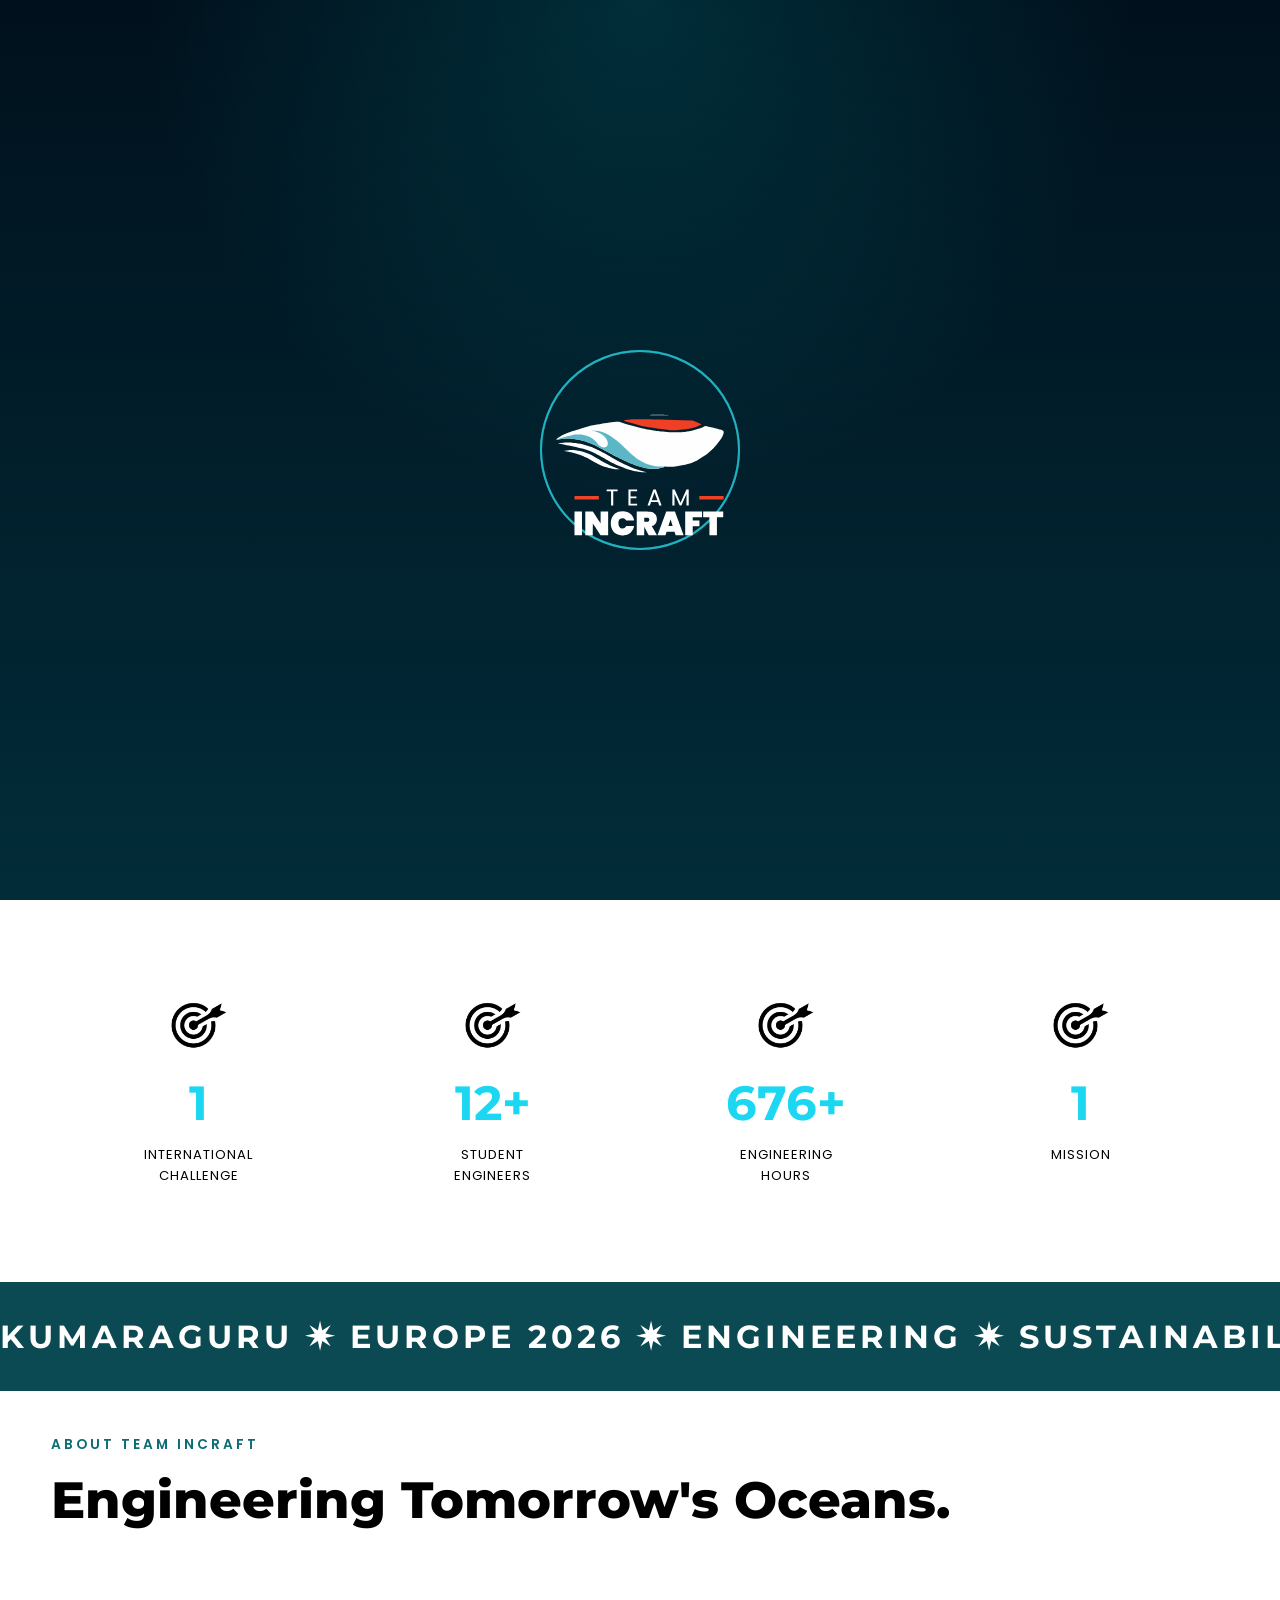
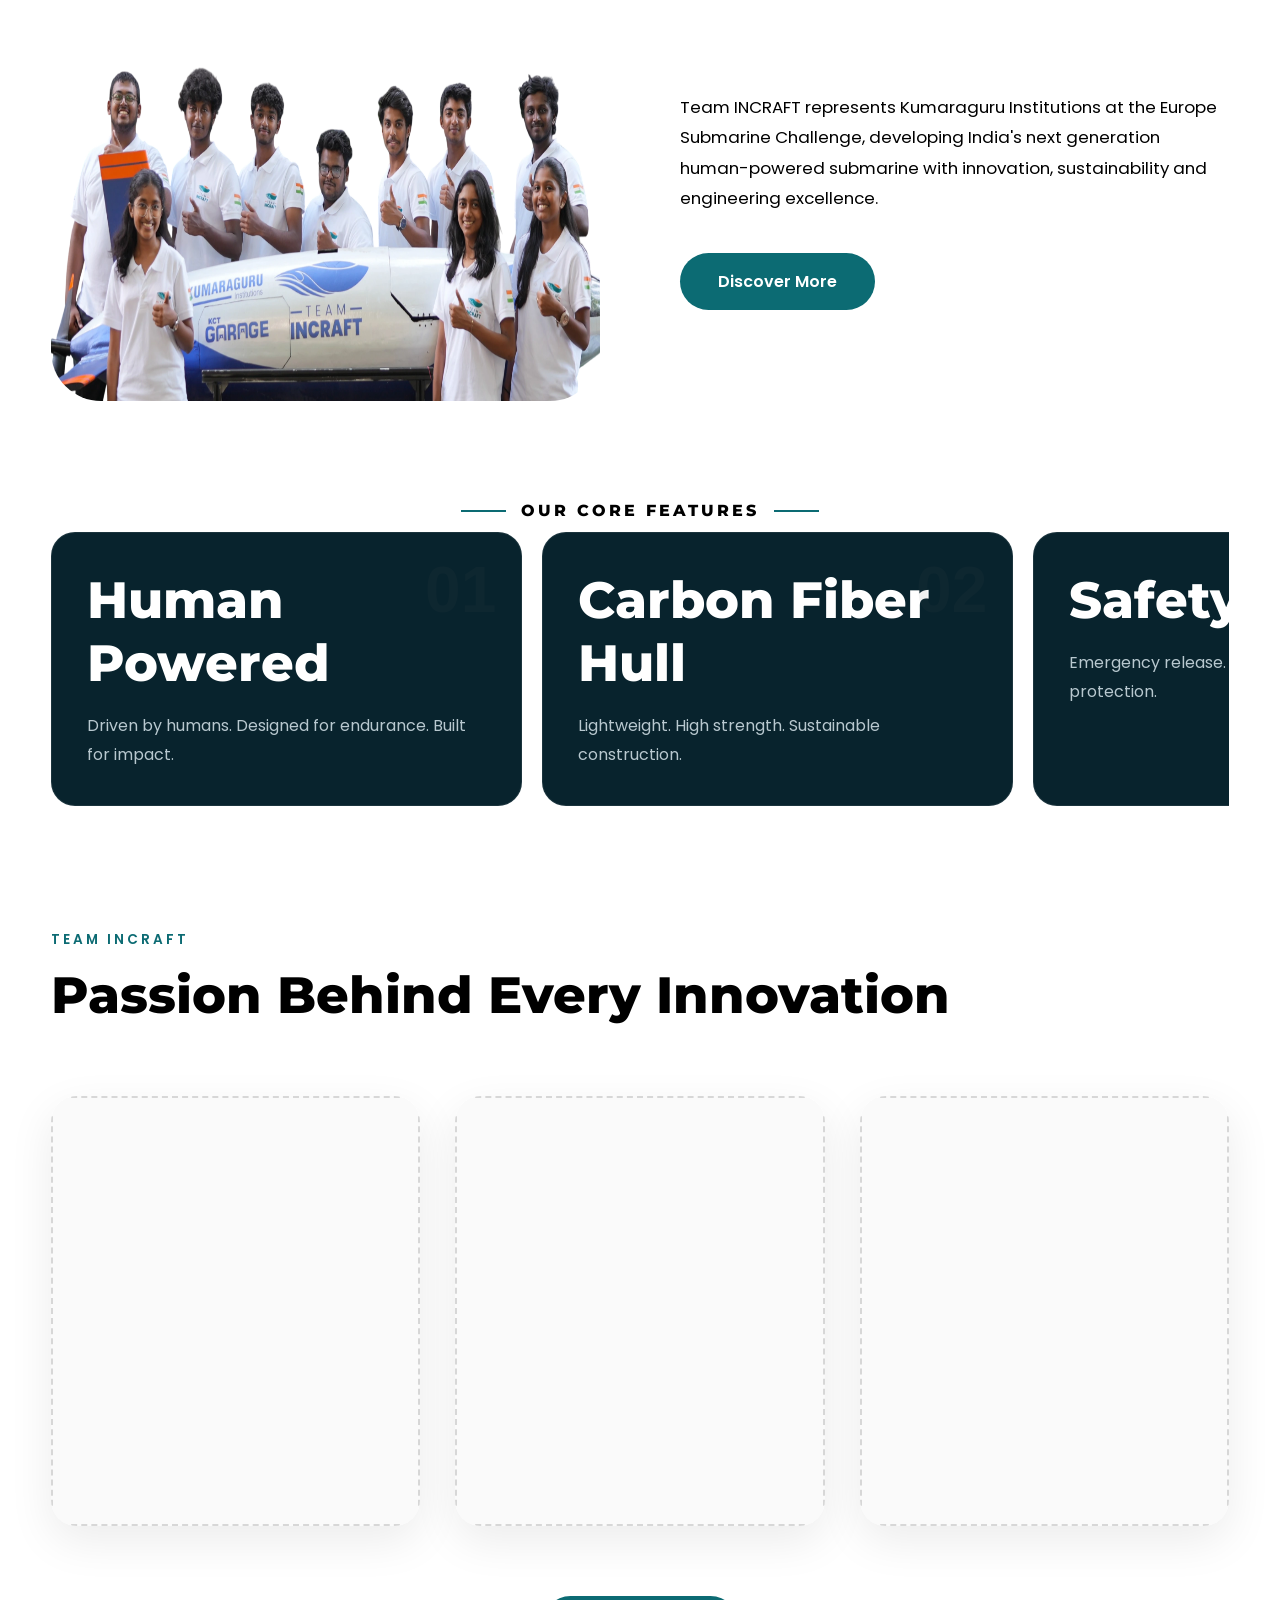
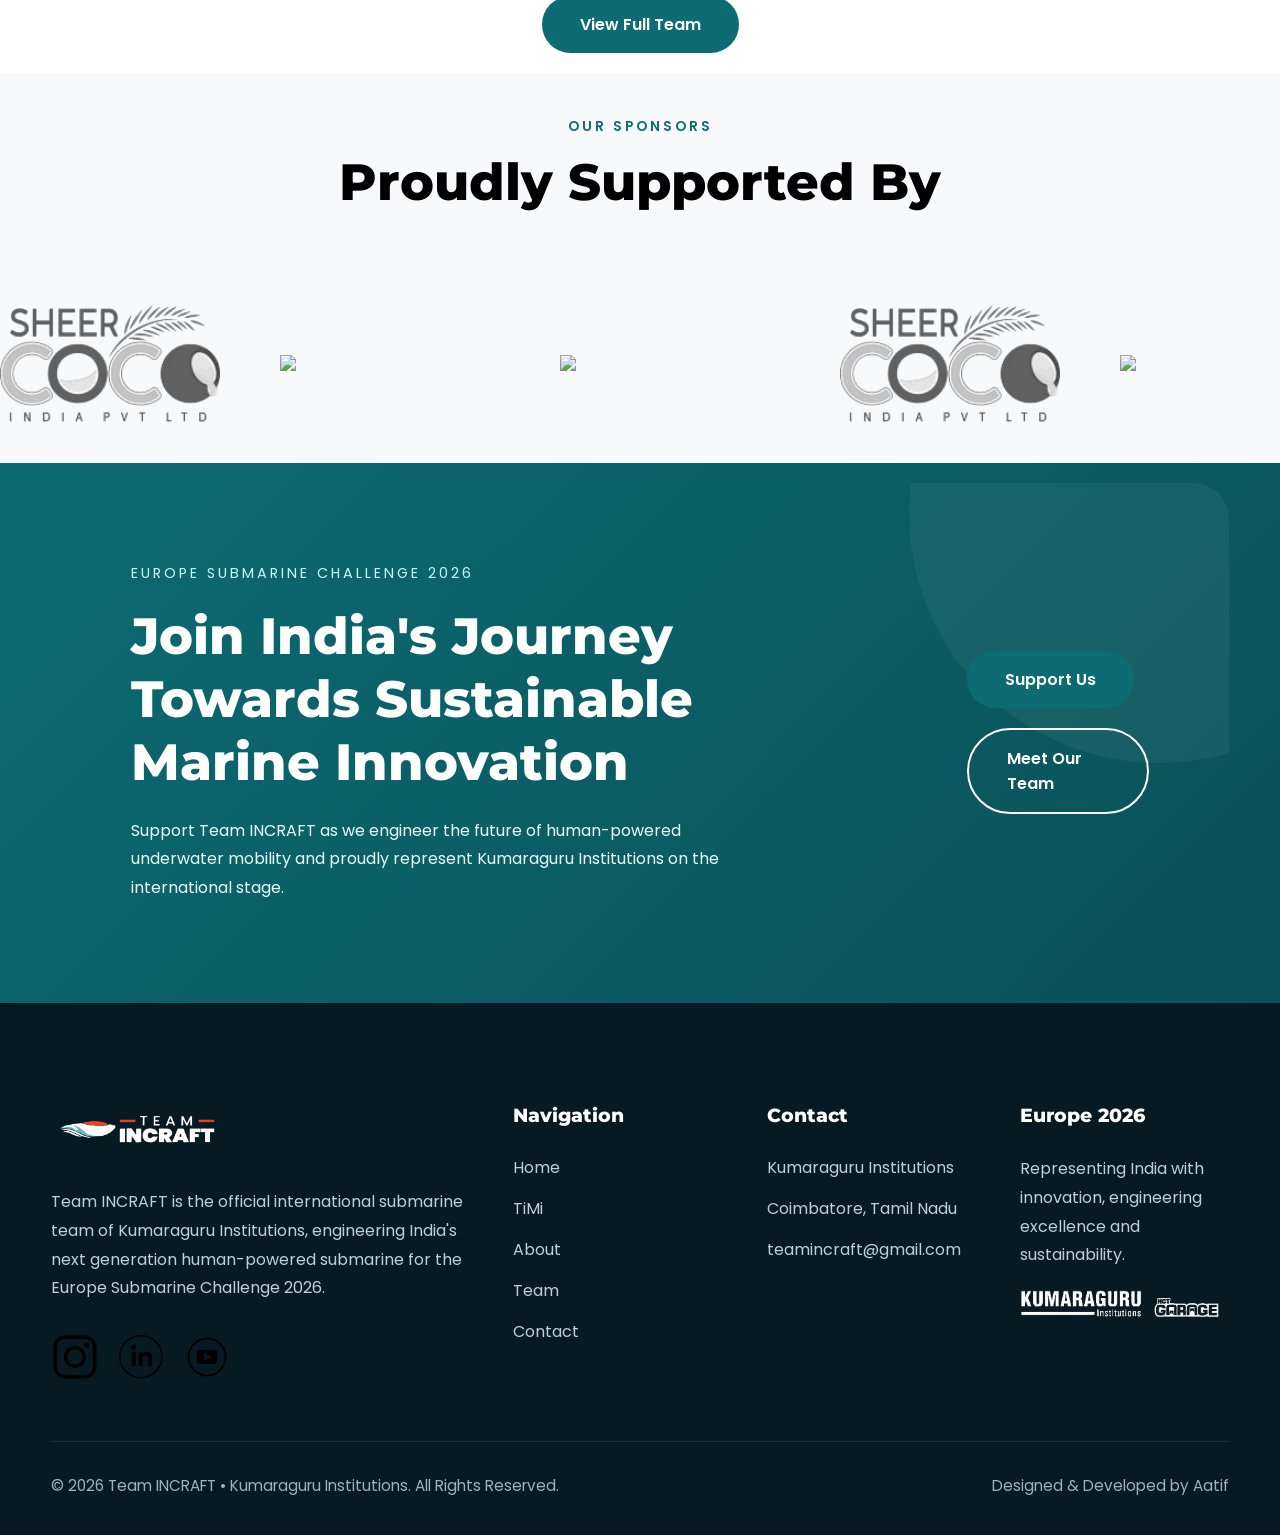
==== commit f91676a7: "updated the menu page" ====
--- a/index.html
+++ b/index.html
@@ -146,7 +146,7 @@
         <h1>
             Redefining
             <span>Marine</span>
-            Intelligence
+            <span>Intelligence</span>
         </h1>
 
         <p class="hero-description">
@@ -164,6 +164,53 @@
             </a>
 
         </div>
+        <div class="countdown-card">
+
+     <p class="countdown-title">
+
+        MISSION TO EUROPE 2026
+
+    </p>
+    
+
+    <div class="countdown-grid">
+
+        <div class="countdown-box">
+
+            <h2 id="days">00</h2>
+
+            <span>DAYS</span>
+
+        </div>
+
+        <div class="countdown-box">
+
+            <h2 id="hours">00</h2>
+
+            <span>HOURS</span>
+
+        </div>
+
+        <div class="countdown-box">
+
+            <h2 id="minutes">00</h2>
+
+            <span>MIN</span>
+
+        </div>
+
+        <div class="countdown-box">
+
+            <h2 id="seconds">00</h2>
+
+            <span>SEC</span>
+
+        </div>
+
+    </div>
+
+
+</div>
 
         <div class="scroll-indicator">
 
@@ -205,7 +252,7 @@
                 </div>
 
                 <h2>
-                    <span class="counter" data-target="15">0</span>+
+                    <span class="counter" data-target="12">0</span>+
                 </h2>
 
                 <p>
--- a/css/style.css
+++ b/css/style.css
@@ -186,6 +186,7 @@
 
 .primary-btn{
 
+    
     display:inline-flex;
     align-items:center;
     justify-content:center;
@@ -281,26 +282,6 @@
 
 }
 
-.light-rays{
-
-    position:absolute;
-
-    width:100%;
-
-    height:100%;
-
-    background:
-    repeating-linear-gradient(
-    100deg,
-    rgba(255,255,255,.08),
-    rgba(255,255,255,.02) 90px,
-    transparent 180px);
-
-    opacity:.4;
-
-    animation:rays 4s linear infinite;
-
-}
 
 .loader-submarine{
 
@@ -636,21 +617,6 @@
     object-fit:cover;
 
     transform:scale(1.02);
-
-}
-.hero-home {
-
-    position:absolute;
-
-    inset:0;
-    width:100%;
-    min-width:0;
-    max-width:100%;
-    height:100%;
-
-    object-fit:cover;
-
-    z-index:-2;
 
 }
 
@@ -1964,7 +1930,6 @@
     width:160px;
     height:55px;
 
-    border:2px dashed rgba(255,255,255,.25);
     border-radius:10px;
 
 }
@@ -2062,8 +2027,6 @@
     height:55px;
 
     border-radius:50%;
-
-    border:2px solid rgba(255,255,255,.25);
 
     transition:.3s;
 
@@ -3189,3 +3152,96 @@
 .kumaraguru-section{
     margin-top: 20px;
 }
+/*==================================================
+COUNTDOWN
+====================================================*/
+
+.countdown-card{
+    
+    float: right;
+
+    padding:22px;
+    padding-left: 50px;
+    padding-right: 50px;
+
+    border-radius:22px;
+
+    background:rgba(255,255,255,.05);
+
+    backdrop-filter:blur(18px);
+
+    border:1px solid rgba(255,255,255,.08);
+
+}
+
+.countdown-title{
+
+    text-align:center;
+
+    color:var(--text-accent);
+
+    font-size:.8rem;
+
+    letter-spacing:2px;
+
+    font-weight:600;
+
+    margin-bottom:18px;
+
+}
+
+.countdown-grid{
+    
+
+    display:grid;
+
+    grid-template-columns:repeat(4,1fr);
+
+    gap:15px;
+
+}
+
+.countdown-box{
+
+    text-align:center;
+
+}
+
+.countdown-box h2{
+
+    font-size:2rem;
+
+    color:#fff;
+
+    font-weight:700;
+
+    margin-bottom:6px;
+
+}
+
+.countdown-box span{
+
+    font-size:.75rem;
+
+    color:#9EB6C2;
+
+    letter-spacing:1px;
+
+}
+.countdown-status{
+
+    margin-top:18px;
+
+    text-align:center;
+
+    color:#C6D3D9;
+
+    font-size:.9rem;
+
+    letter-spacing:1px;
+
+    font-weight:500;
+
+    opacity:.9;
+
+}
--- a/css/responsive.css
+++ b/css/responsive.css
@@ -478,7 +478,7 @@
 ====================================================*/
 
 @media (max-width:480px){
-    .mission-vision{
+.mission-vision{
 
     padding:70px 0;
 
@@ -492,7 +492,8 @@
     text-align:left;
 
     padding:28px;
-
+    margin-left: 0px;
+    margin-right: 0px;
 }
 
 .mission-icon,
@@ -533,7 +534,7 @@
 }
 .scroll-indicator p{
     margin-top: 20px;
-    margin-left: 300%;
+    margin-left: 15%;
 }
 .hero-home .hero-content{
 
@@ -844,7 +845,31 @@
     gap:30px;
 
 }
-
+.countdown-card{
+
+    margin:28px 0;
+
+    padding:18px;
+
+}
+
+.countdown-grid{
+
+    gap:10px;
+
+}
+
+.countdown-box h2{
+
+    font-size:1.6rem;
+
+}
+
+.countdown-box span{
+
+    font-size:.65rem;
+
+}
 .sponsor-logo{
 
     width:130px;
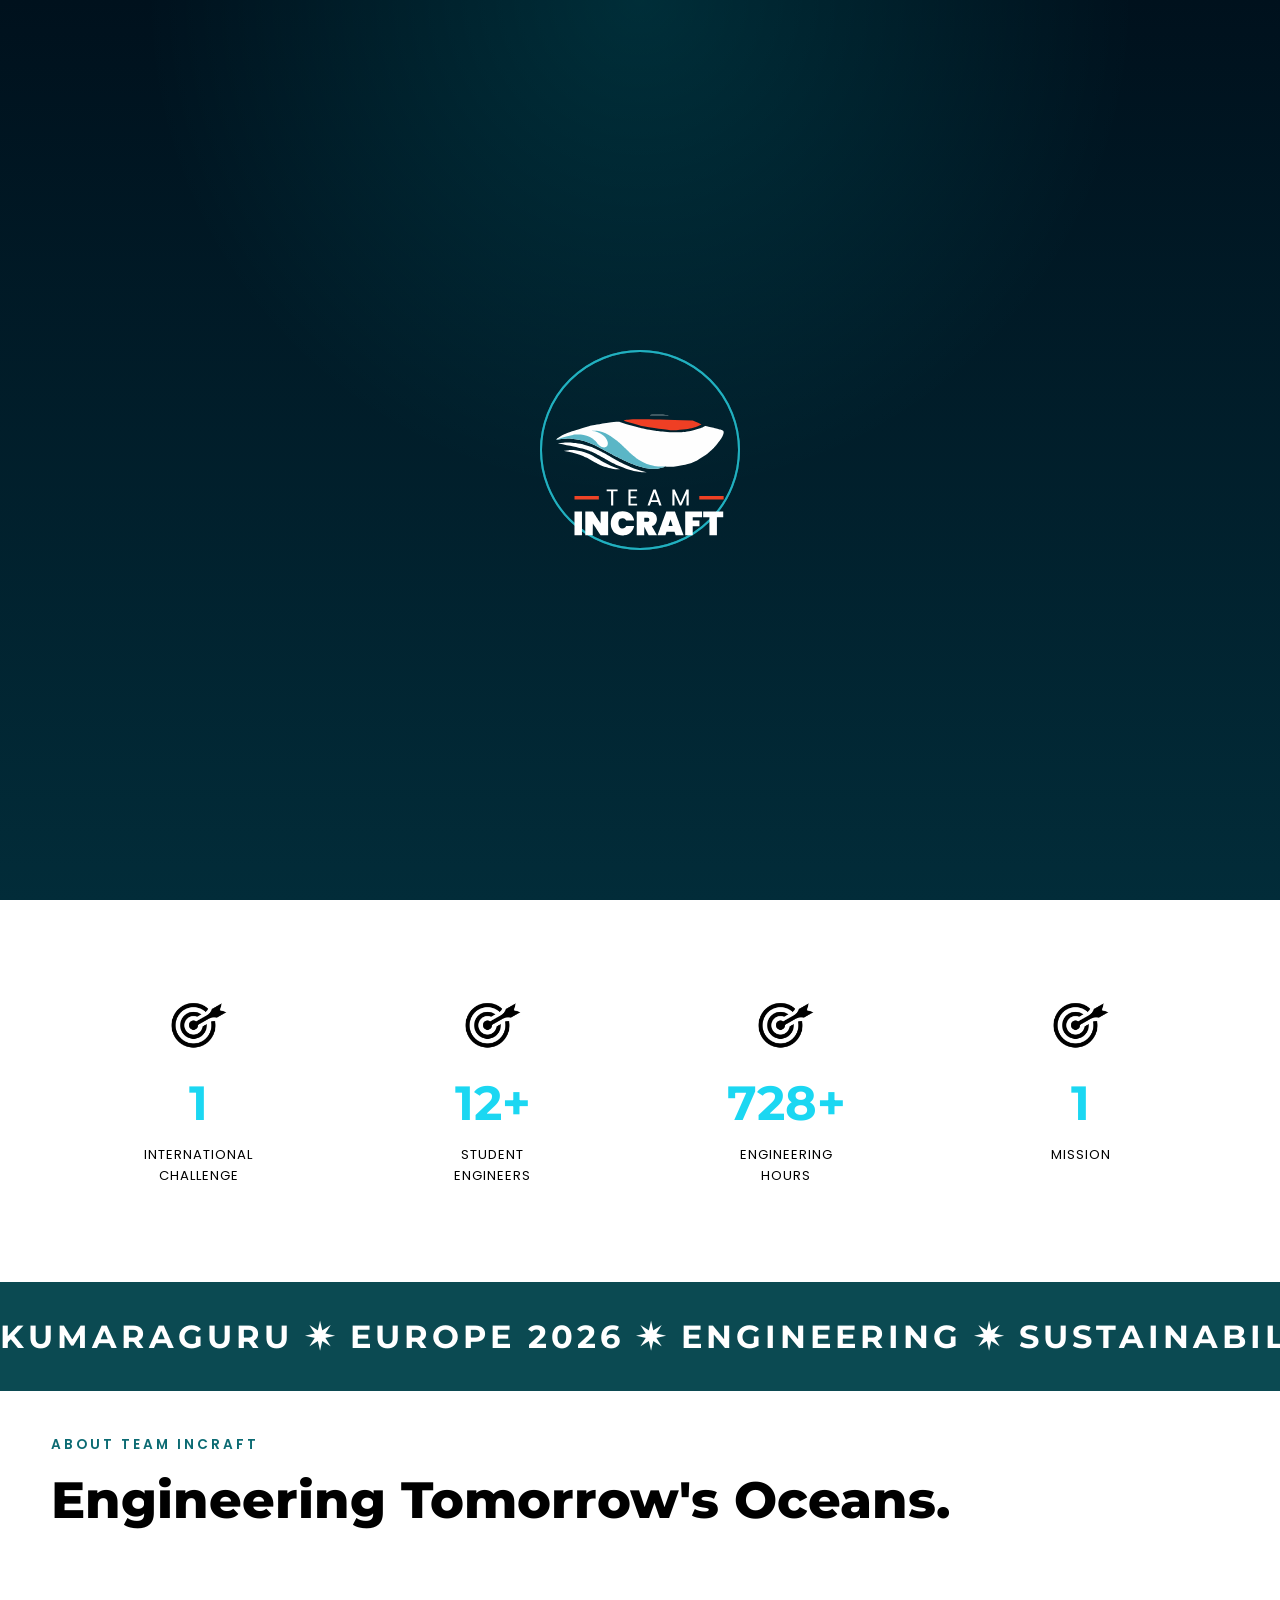
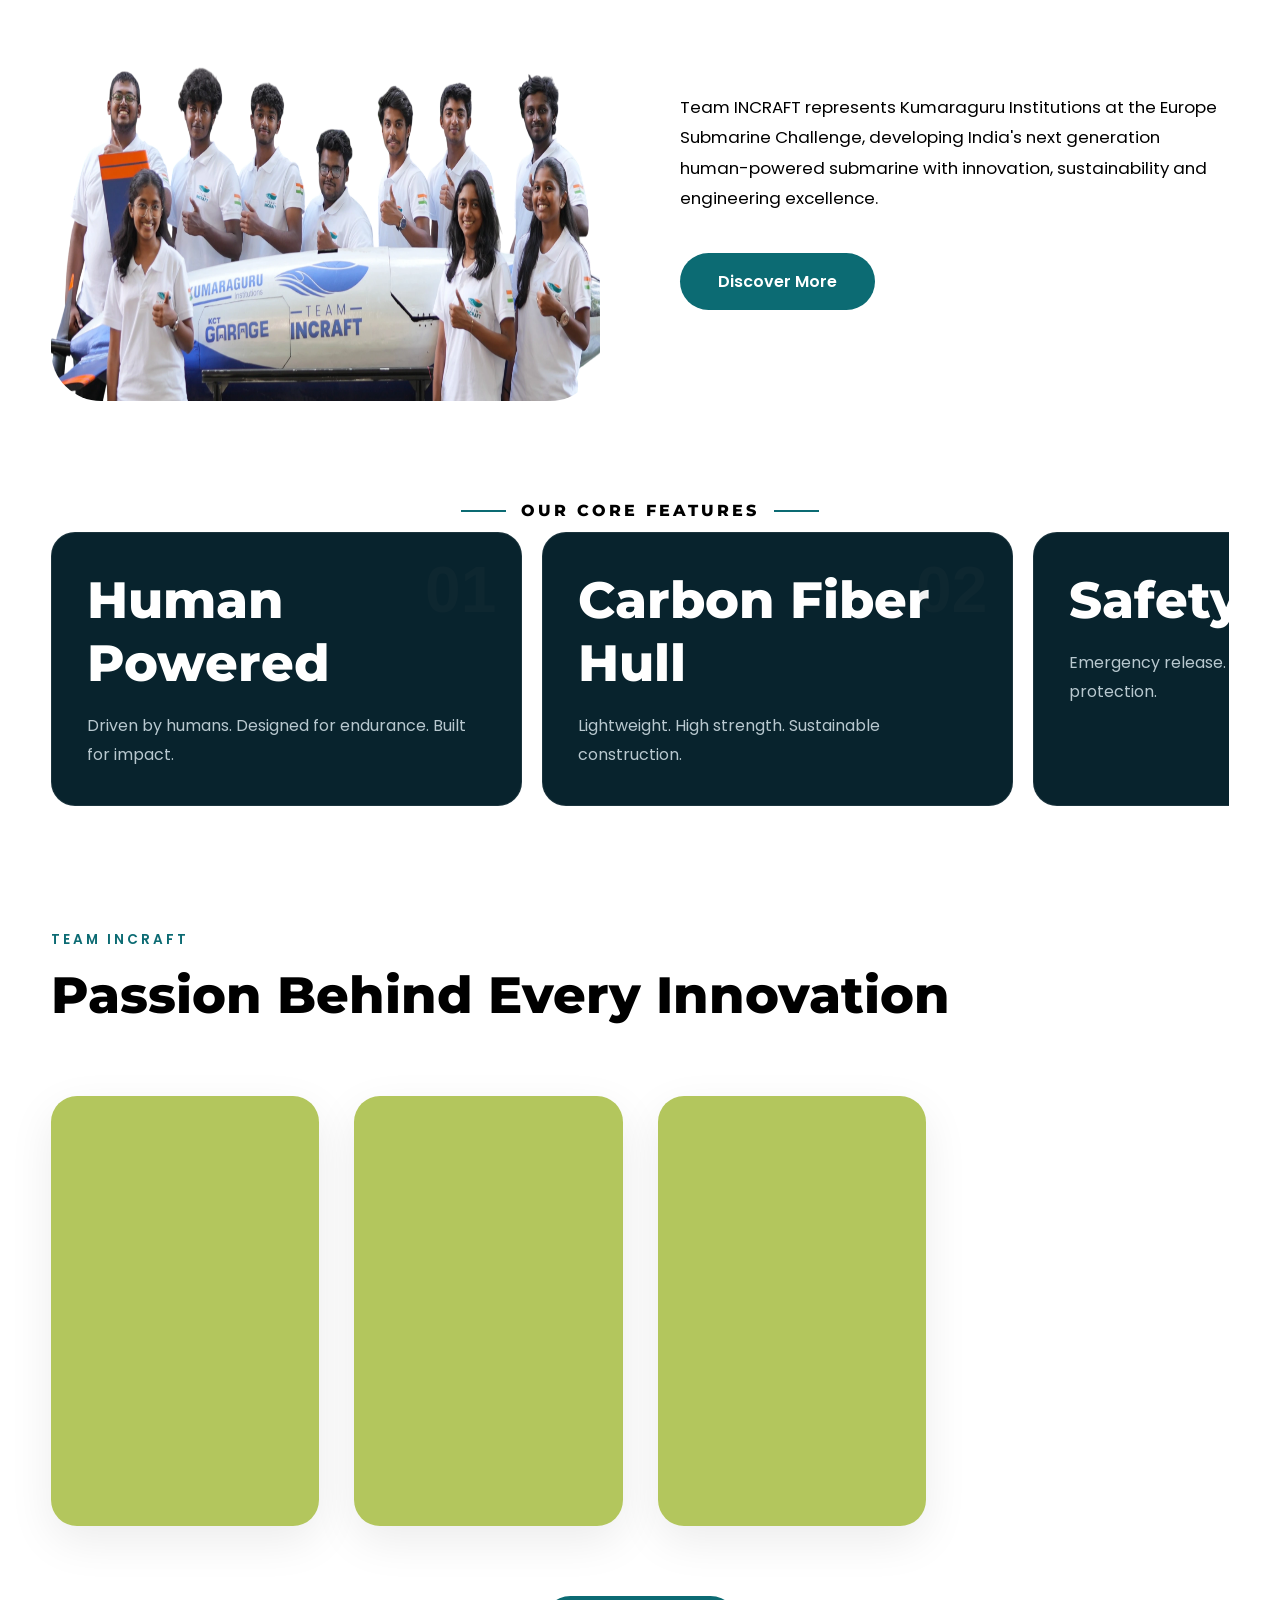
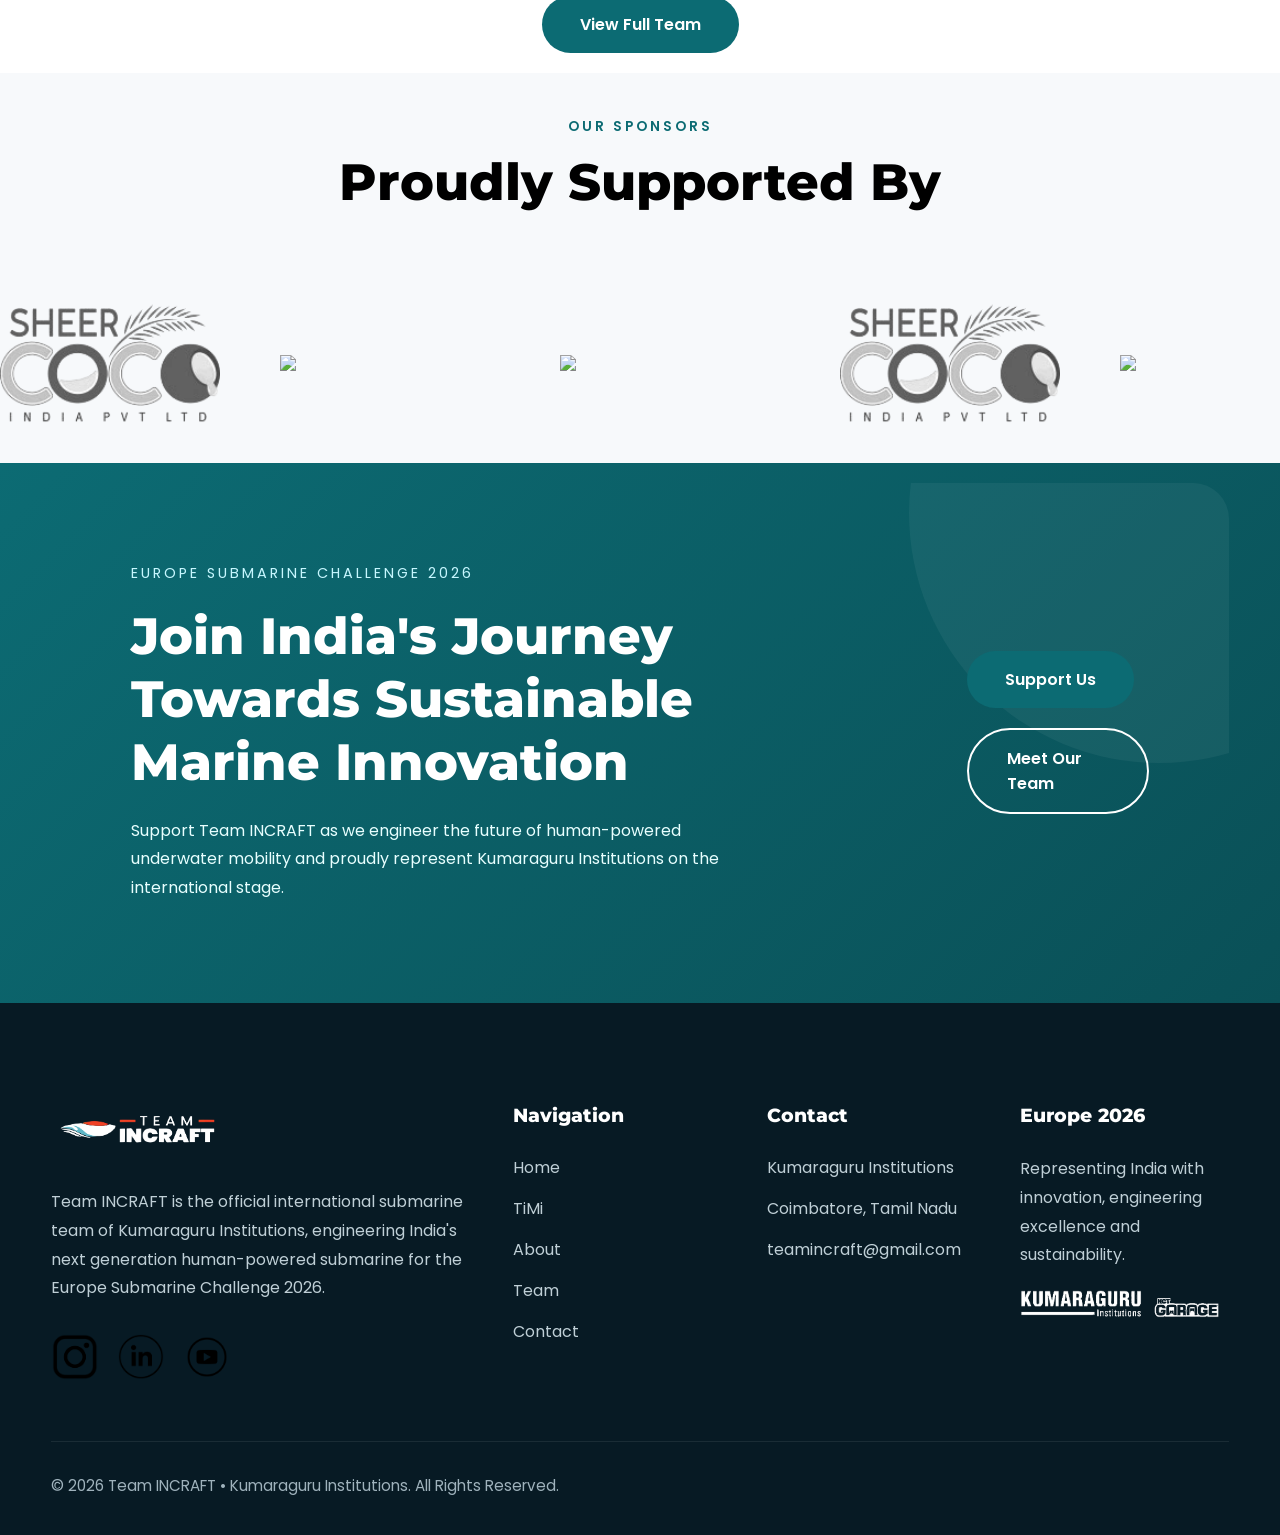
==== commit 183fef01: "Completed" ====
--- a/index.html
+++ b/index.html
@@ -895,11 +895,6 @@
 
                     </p>
 
-                    <p>
-
-                        Designed & Developed by Aatif
-
-                    </p>
 
                 </div>
 
--- a/css/style.css
+++ b/css/style.css
@@ -1271,7 +1271,7 @@
 
     display:grid;
 
-    grid-template-columns:repeat(3,1fr);
+    grid-template-columns:repeat(4,1fr);
 
     gap:35px;
 
@@ -1301,12 +1301,23 @@
 
     width:100%;
 
-    height:500px;
-
-    border:2px dashed #d7d7d7;
-
-    background:#fafafa;
-
+    height:250px;
+
+    background:#8eaa0eab;
+}
+.team-image img{
+    height: 100%;
+    width: 100%;
+}
+.team-info h3{
+    font-size: 0.5cm;
+    padding-left: 20px;
+    color:#08474d
+}
+.team-info p{
+    padding-left: 20px;
+    font-size: 0.3cm;
+    color: #000000;
 }
 
 .section-button{
--- a/css/responsive.css
+++ b/css/responsive.css
@@ -781,7 +781,7 @@
 
 .team-image{
 
-    height:320px;
+    height:250px;
 
 }
 
@@ -951,7 +951,7 @@
 
 .team-image{
 
-    height:280px;
+    height:220px;
 
 }
 
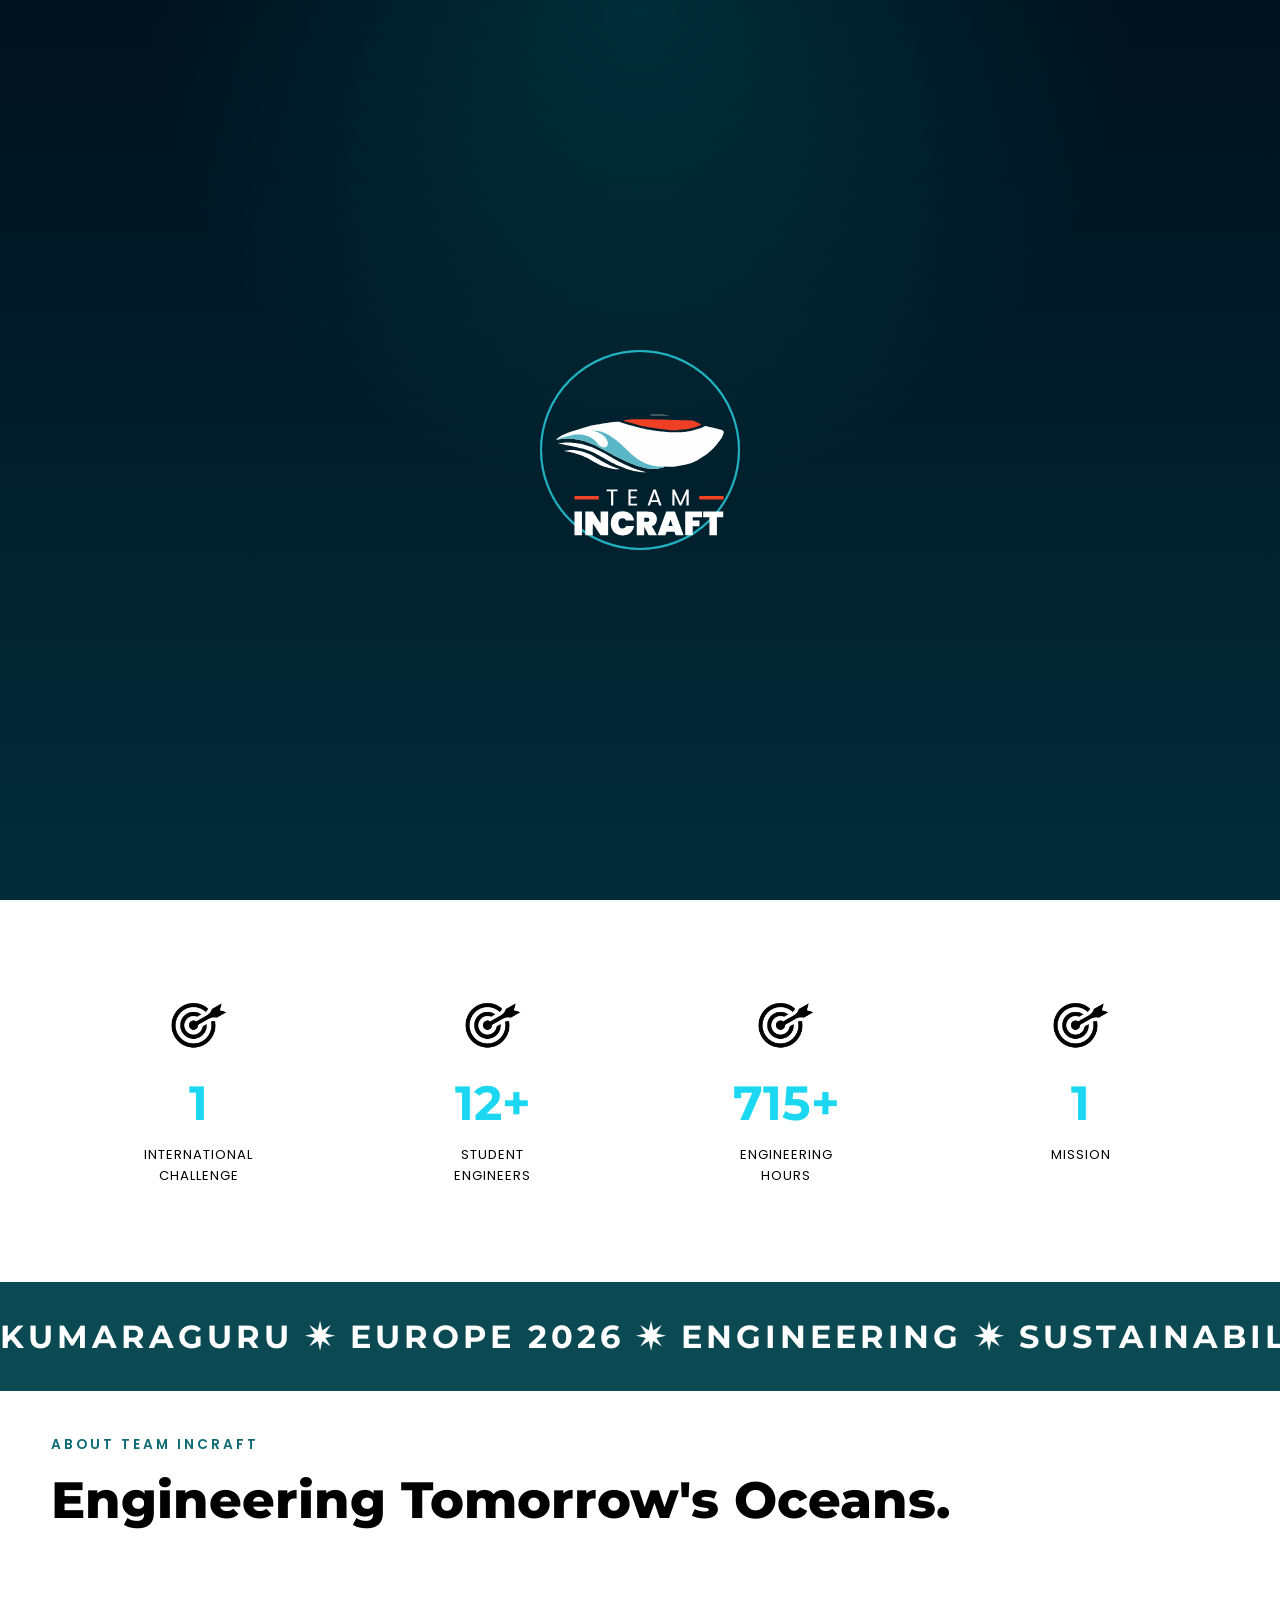
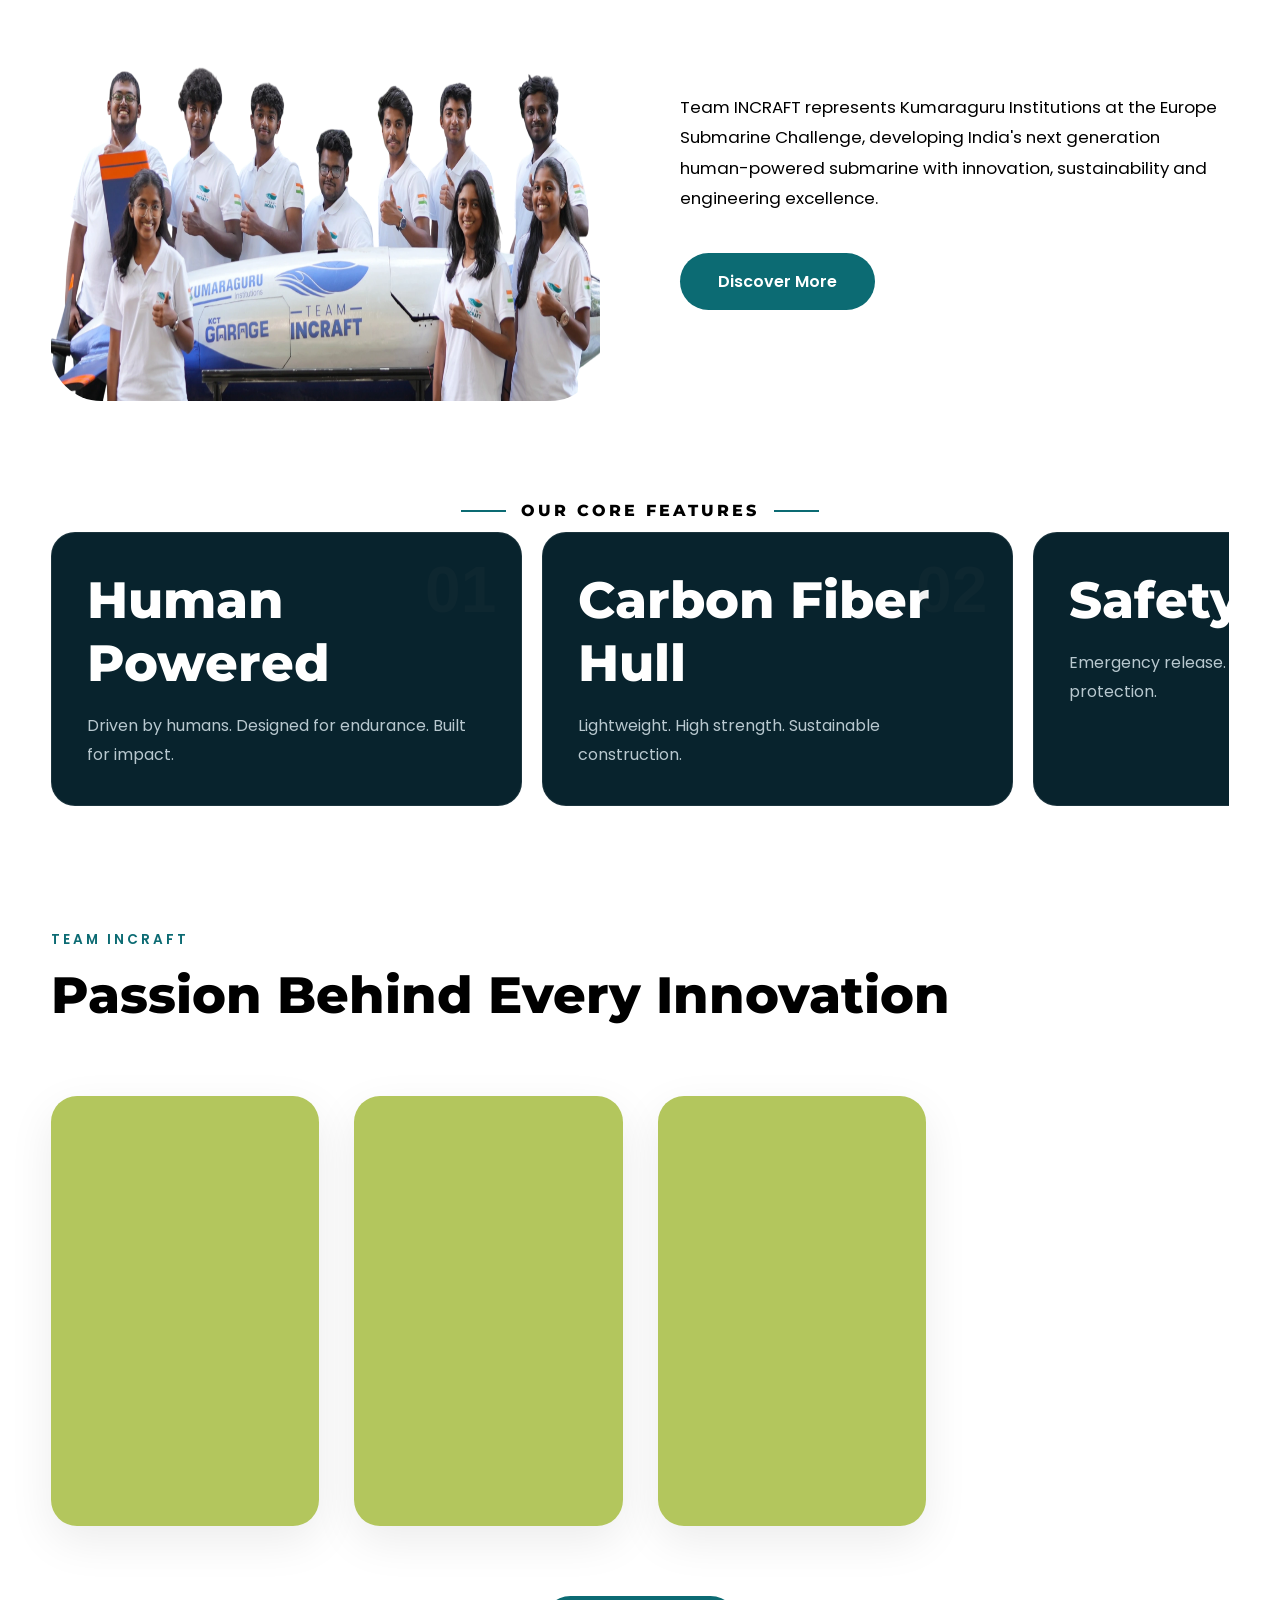
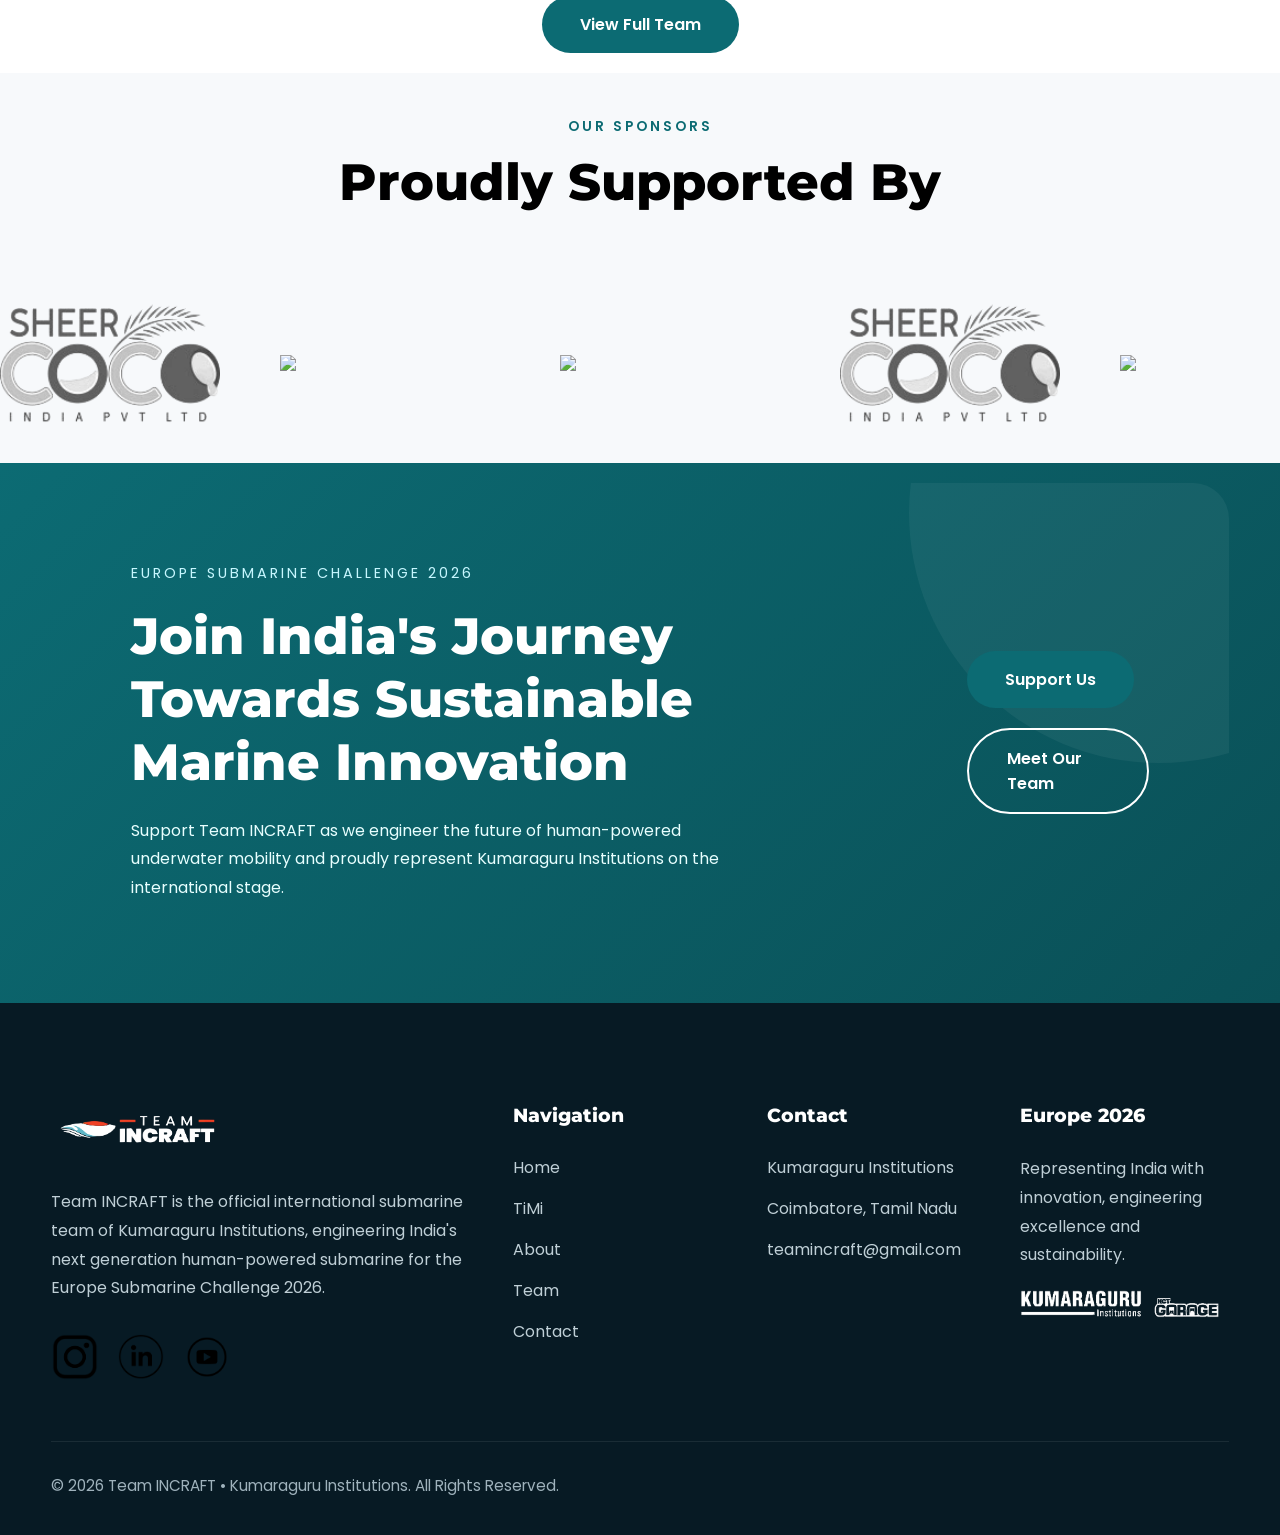
==== commit af7a539e: "Completedd" ====
--- a/index.html
+++ b/index.html
@@ -65,7 +65,7 @@
 
                     <!-- Logo -->
 
-                    <div class="logo-box"> <img src="/assets/images/logos/logo.webp"></div>
+                    <div class="logo-box"> <img src="assets/images/logos/logo.webp"></div>
 
                 </a>
 
@@ -233,7 +233,7 @@
 
             <div class="stat-card">
                 <div class="stat-icon">
-                    <img src="/assets/icons/mission.webp">
+                    <img src="assets/icons/mission.webp">
                 </div>
 
                 <h2 class="counter" data-target="1">0</h2>
@@ -248,7 +248,7 @@
             <div class="stat-card">
 
                 <div class="stat-icon">
-                    <img src="/assets/icons/mission.webp">
+                    <img src="assets/icons/mission.webp">
                 </div>
 
                 <h2>
@@ -266,7 +266,7 @@
             <div class="stat-card">
 
                 <div class="stat-icon">
-                    <img src="/assets/icons/mission.webp">
+                    <img src="assets/icons/mission.webp">
                 </div>
 
                 <h2>
@@ -284,7 +284,7 @@
             <div class="stat-card">
 
                 <div class="stat-icon">
-                   <img src="/assets/icons/mission.webp">
+                   <img src="assets/icons/mission.webp">
                 </div>
 
                 <h2 class="counter" data-target="1">0</h2>
@@ -360,7 +360,7 @@
 
                     <div class="about-image1">
 
-                    <img src="/assets/images/home/team.webp">
+                    <img src="assets/images/home/team.webp">
 
                     </div>
 
@@ -589,53 +589,53 @@
                 <div class="sponsor-track">
 
                     <div class="sponsor-logo">
-                        <img src="/assets/images/sponsers/Sponser-1.webp">
-                    </div>
-
-                    <div class="sponsor-logo">
-                        <img src="/assets/images/sponsers/Sponser-2.webp">
-                    </div>
-
-                    <div class="sponsor-logo">
-                        <img src="/assets/images/sponsers/Sponser-3.webp">
-                    </div>
-
-                    <div class="sponsor-logo">
-                        <img src="/assets/images/sponsers/Sponser-1.webp">
-                    </div>
-
-                    <div class="sponsor-logo">
-                        <img src="/assets/images/sponsers/Sponser-2.webp">
-                    </div>
-
-                    <div class="sponsor-logo">
-                        <img src="/assets/images/sponsers/Sponser-3.webp">
+                        <img src="assets/images/sponsers/Sponser-1.webp">
+                    </div>
+
+                    <div class="sponsor-logo">
+                        <img src="assets/images/sponsers/Sponser-2.webp">
+                    </div>
+
+                    <div class="sponsor-logo">
+                        <img src="assets/images/sponsers/Sponser-3.webp">
+                    </div>
+
+                    <div class="sponsor-logo">
+                        <img src="assets/images/sponsers/Sponser-1.webp">
+                    </div>
+
+                    <div class="sponsor-logo">
+                        <img src="assets/images/sponsers/Sponser-2.webp">
+                    </div>
+
+                    <div class="sponsor-logo">
+                        <img src="assets/images/sponsers/Sponser-3.webp">
                     </div>
 
                     <!-- Duplicate for Infinite Loop -->
 
                     <div class="sponsor-logo">
-                        <img src="/assets/images/sponsers/Sponser-1.webp">
-                    </div>
-
-                    <div class="sponsor-logo">
-                        <img src="/assets/images/sponsers/Sponser-2.webp">
-                    </div>
-
-                    <div class="sponsor-logo">
-                        <img src="/assets/images/sponsers/Sponser-3.webp">
-                    </div>
-
-                    <div class="sponsor-logo">
-                        <img src="/assets/images/sponsers/Sponser-1.webp">
-                    </div>
-
-                    <div class="sponsor-logo">
-                        <img src="/assets/images/sponsers/Sponser-2.webp">
-                    </div>
-
-                    <div class="sponsor-logo">
-                        <img src="/assets/images/sponsers/Sponser-3.webp">
+                        <img src="assets/images/sponsers/Sponser-1.webp">
+                    </div>
+
+                    <div class="sponsor-logo">
+                        <img src="assets/images/sponsers/Sponser-2.webp">
+                    </div>
+
+                    <div class="sponsor-logo">
+                        <img src="assets/images/sponsers/Sponser-3.webp">
+                    </div>
+
+                    <div class="sponsor-logo">
+                        <img src="assets/images/sponsers/Sponser-1.webp">
+                    </div>
+
+                    <div class="sponsor-logo">
+                        <img src="assets/images/sponsers/Sponser-2.webp">
+                    </div>
+
+                    <div class="sponsor-logo">
+                        <img src="assets/images/sponsers/Sponser-3.webp">
                     </div>
 
                 </div>
@@ -719,7 +719,7 @@
 
                         <div class="footer-logo">
 
-                             <img src="/assets/images/logos/logo.webp">
+                             <img src="assets/images/logos/logo.webp">
 
                         </div>
 
@@ -737,19 +737,19 @@
 
                             <a href="https://www.instagram.com/teamincraft">
 
-                               <img src="/assets/images/logos/insta.webp">
+                               <img src="assets/images/logos/insta.webp">
 
                             </a>
 
                             <a href="https://www.linkedin.com/company/teamincraft/">
 
-                                <img src="/assets/images/logos/linkedin.webp">
+                                <img src="assets/images/logos/linkedin.webp">
 
                             </a>
 
                             <a href="https://www.youtube.com/@TeamInCraft">
 
-                                <img src="/assets/images/logos/youtube.webp">
+                                <img src="assets/images/logos/youtube.webp">
 
                             </a>
 
@@ -876,7 +876,7 @@
 
                         <div class="footer-kct-logo">
 
-                            <img src="/assets/images/logos/kct.webp">
+                            <img src="assets/images/logos/kct.webp">
 
                         </div>
 
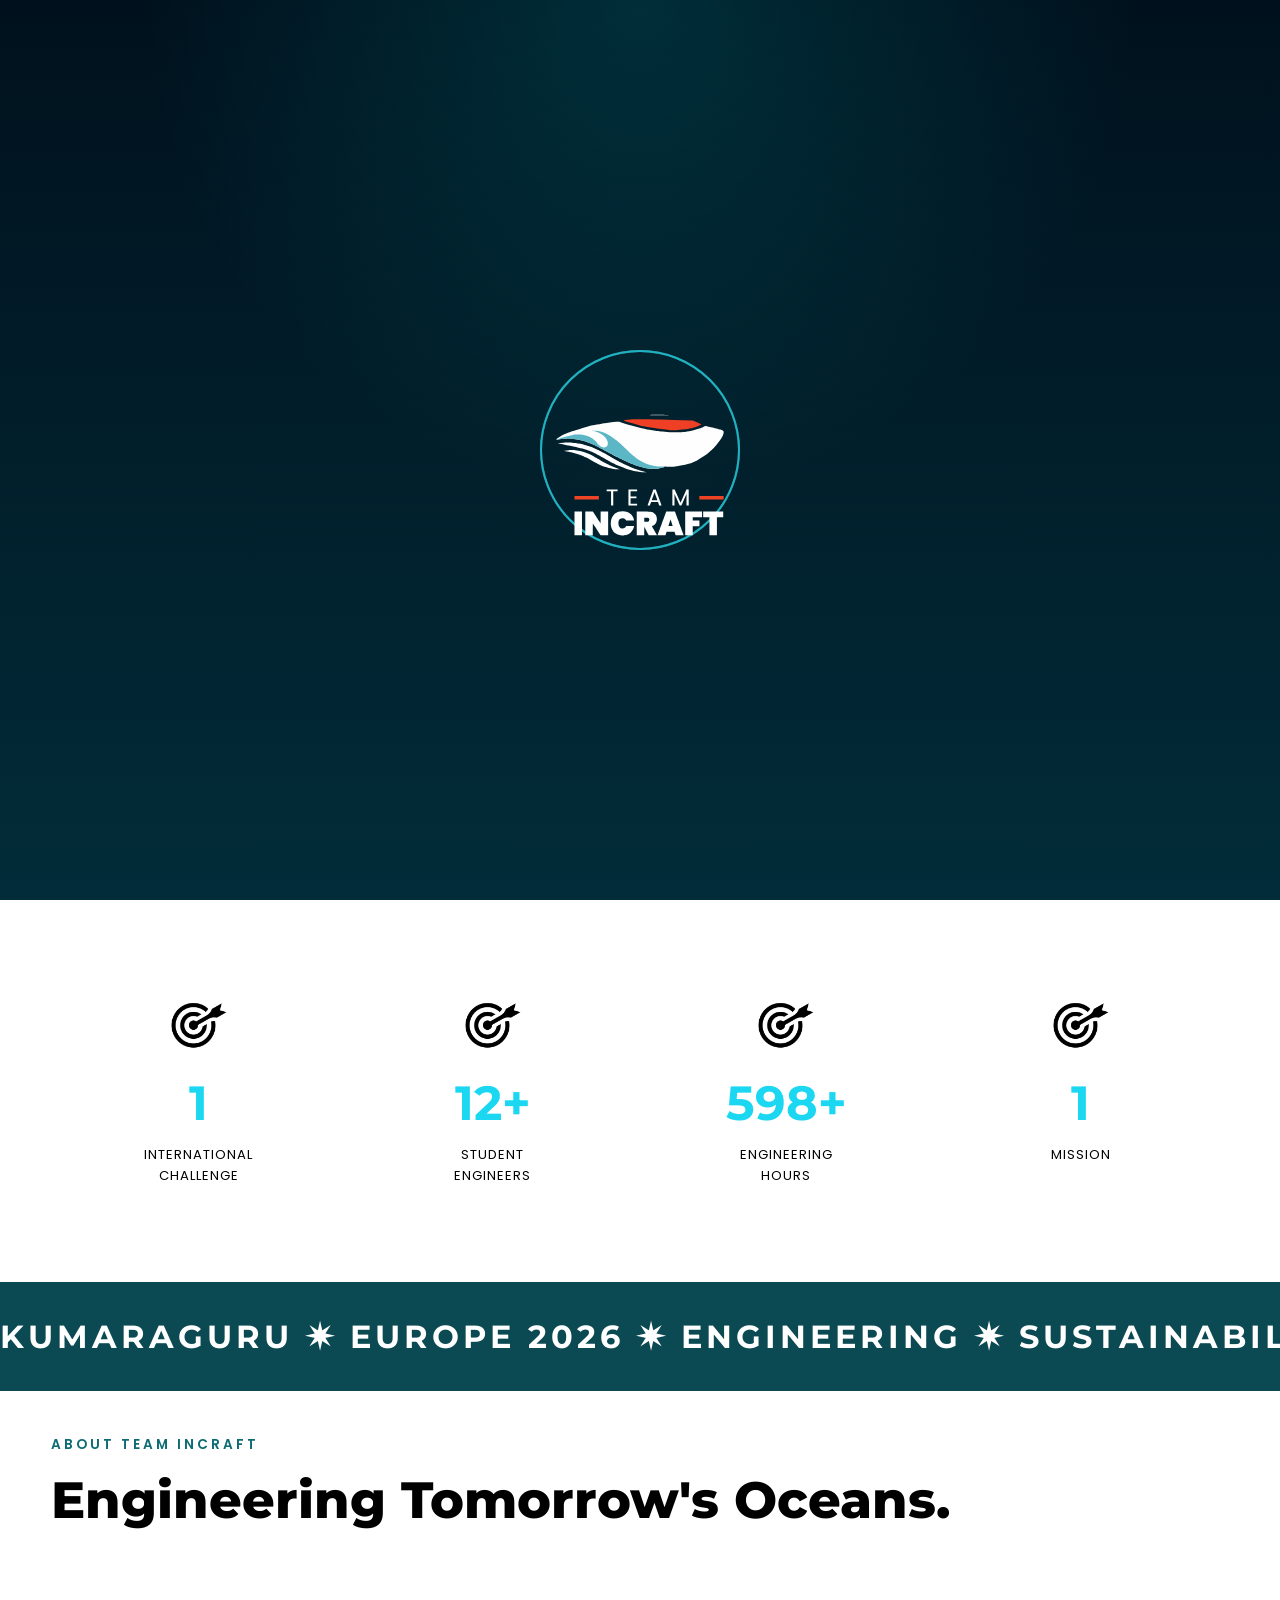
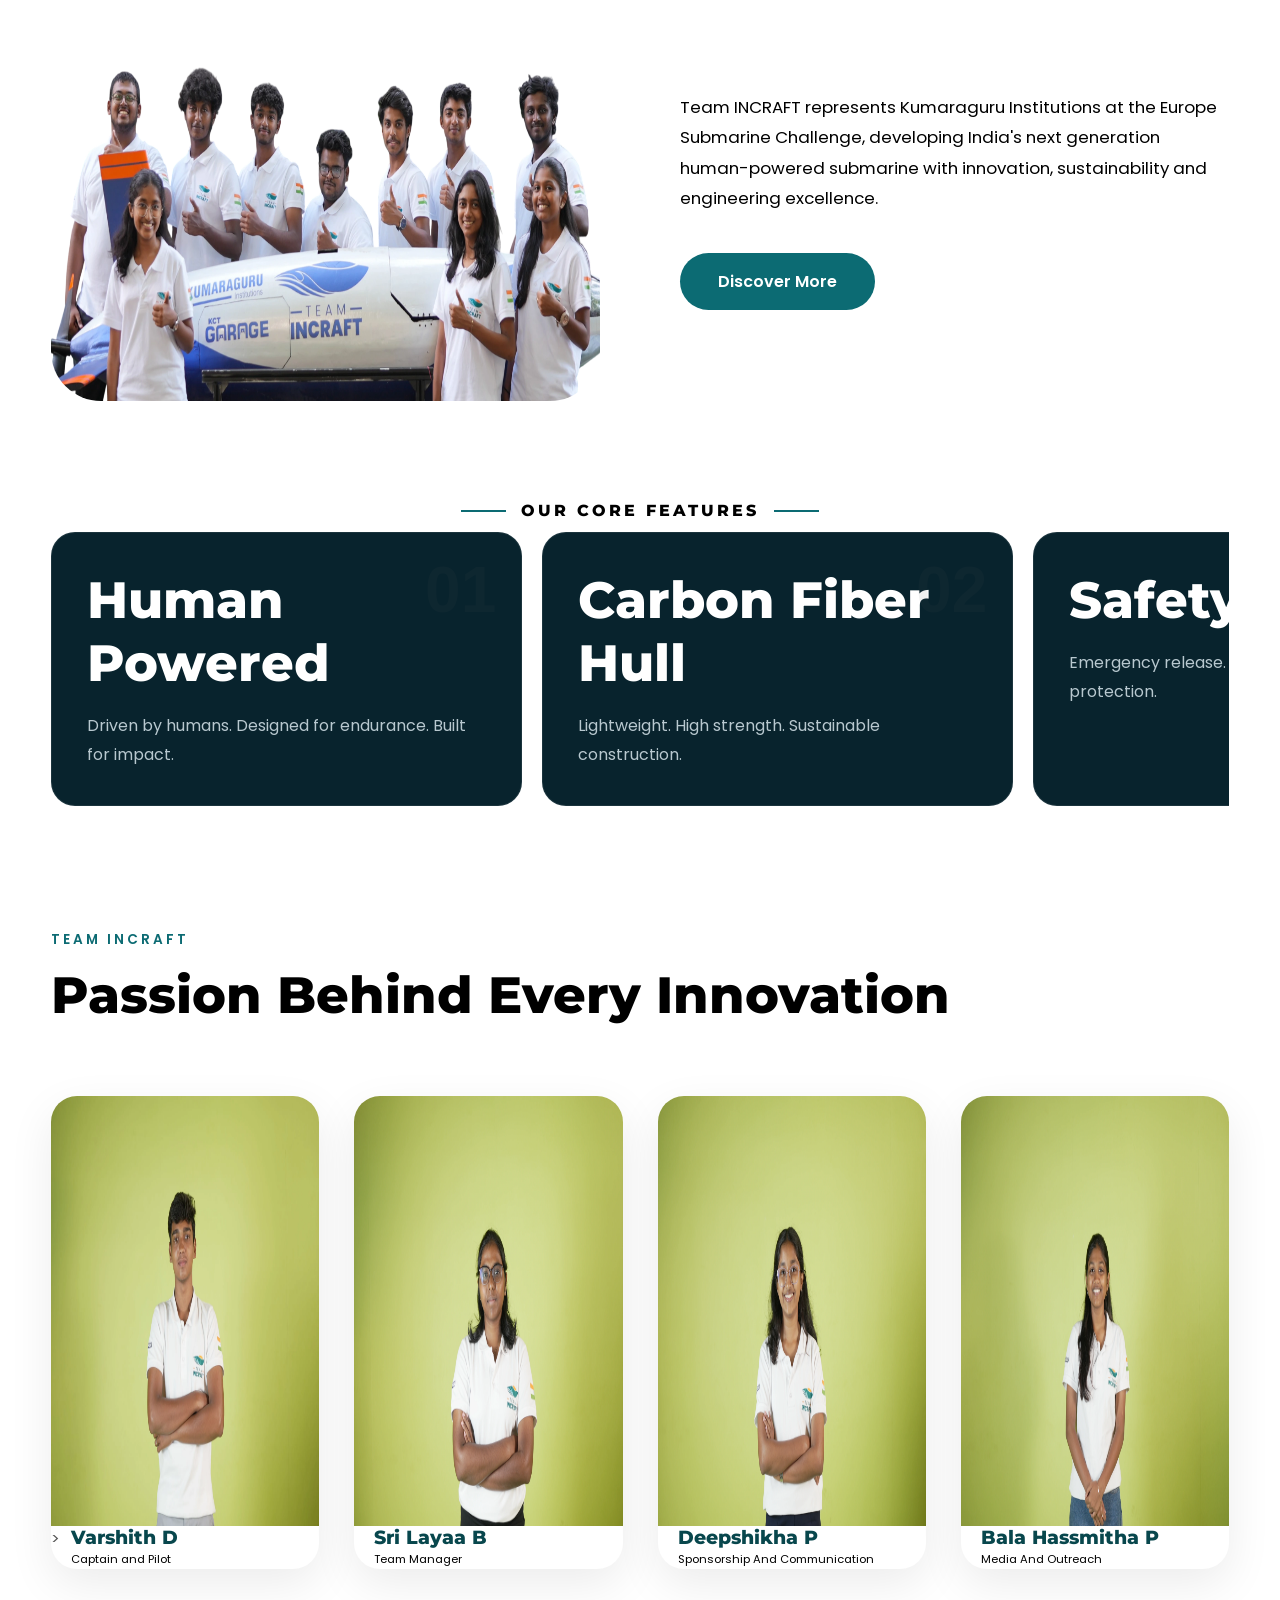
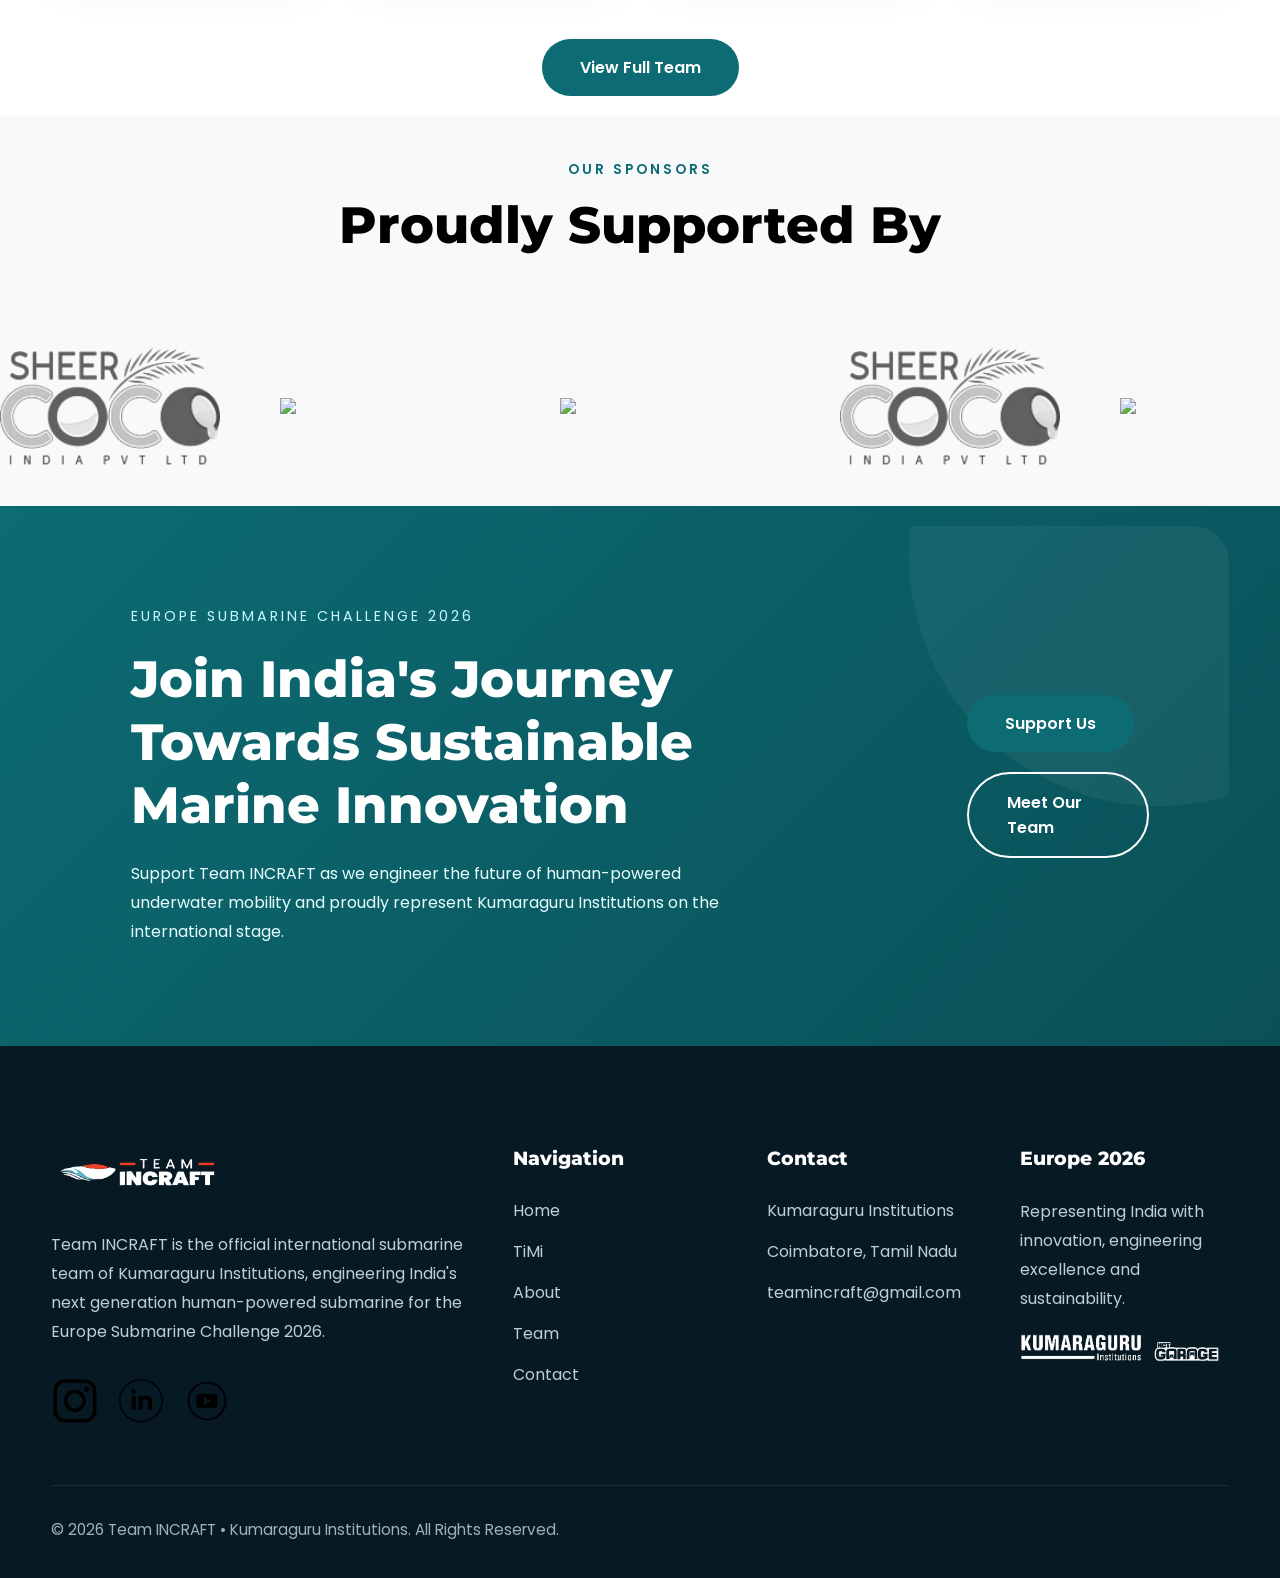
==== commit c8e366c4: "sone" ====
--- a/index.html
+++ b/index.html
@@ -516,7 +516,14 @@
 
                         <div class="team-image">
 
-                            <!-- Team Image -->
+                            <img src="assets/images/team/Varshith.webp">>
+
+                        </div>
+                        <div class="team-info">
+
+                            <h3>Varshith D</h3>
+
+                            <p>Captain and Pilot</p>
 
                         </div>
 
@@ -526,7 +533,15 @@
 
                         <div class="team-image">
 
-                            <!-- Team Image -->
+                            <img src="assets/images/team/Layaa.webp">
+
+                        </div>
+
+                        <div class="team-info">
+
+                            <h3>Sri Layaa B</h3>
+
+                            <p>Team Manager</p>
 
                         </div>
 
@@ -536,7 +551,31 @@
 
                         <div class="team-image">
 
-                            <!-- Team Image -->
+                           <img src="assets/images/team/Deepshika.webp">
+
+                        </div>
+                         <div class="team-info">
+
+                            <h3>Deepshikha P </h3>
+
+                            <p>Sponsorship And Communication</p>
+
+                        </div>
+
+                    </article>
+                    <article class="team-card">
+
+                        <div class="team-image">
+
+                            <img src="assets/images/team/Bala.webp">
+
+                        </div>
+
+                        <div class="team-info">
+
+                            <h3>Bala Hassmitha P</h3>
+
+                            <p>Media And Outreach</p>
 
                         </div>
 
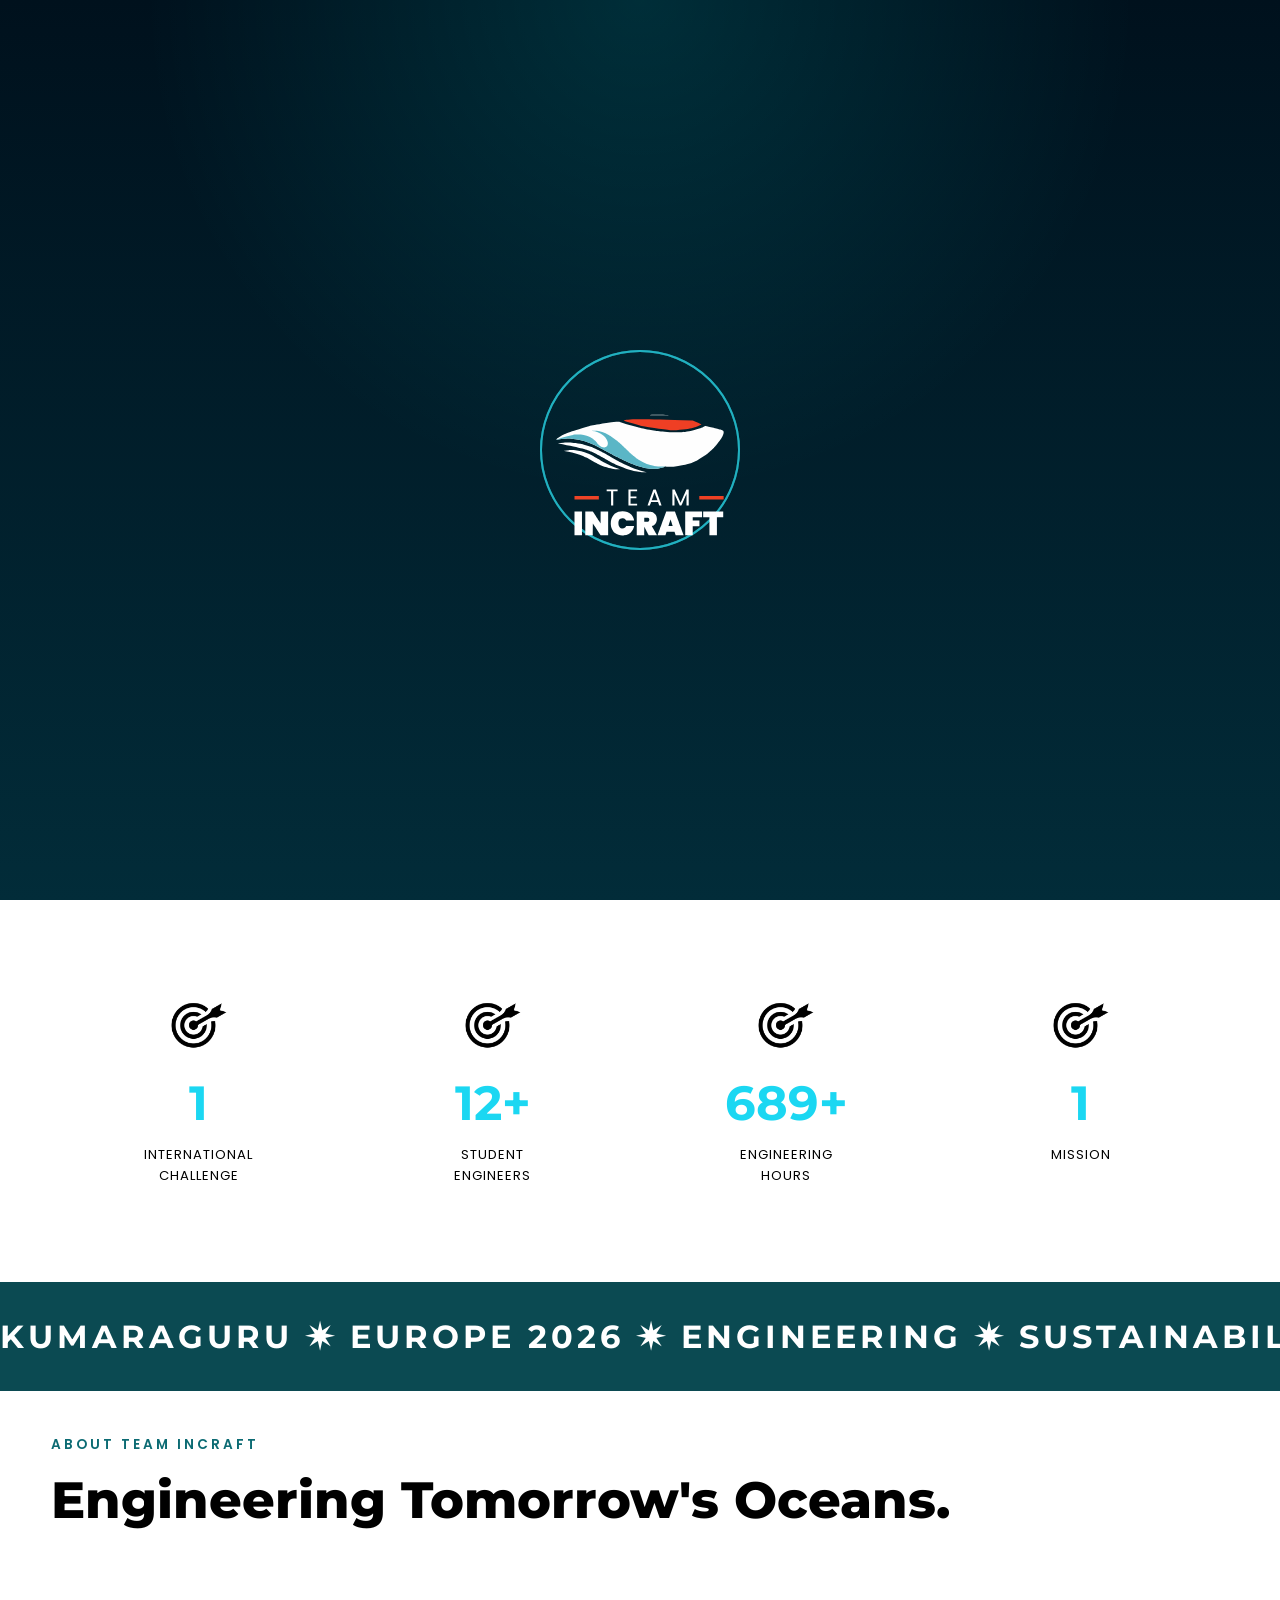
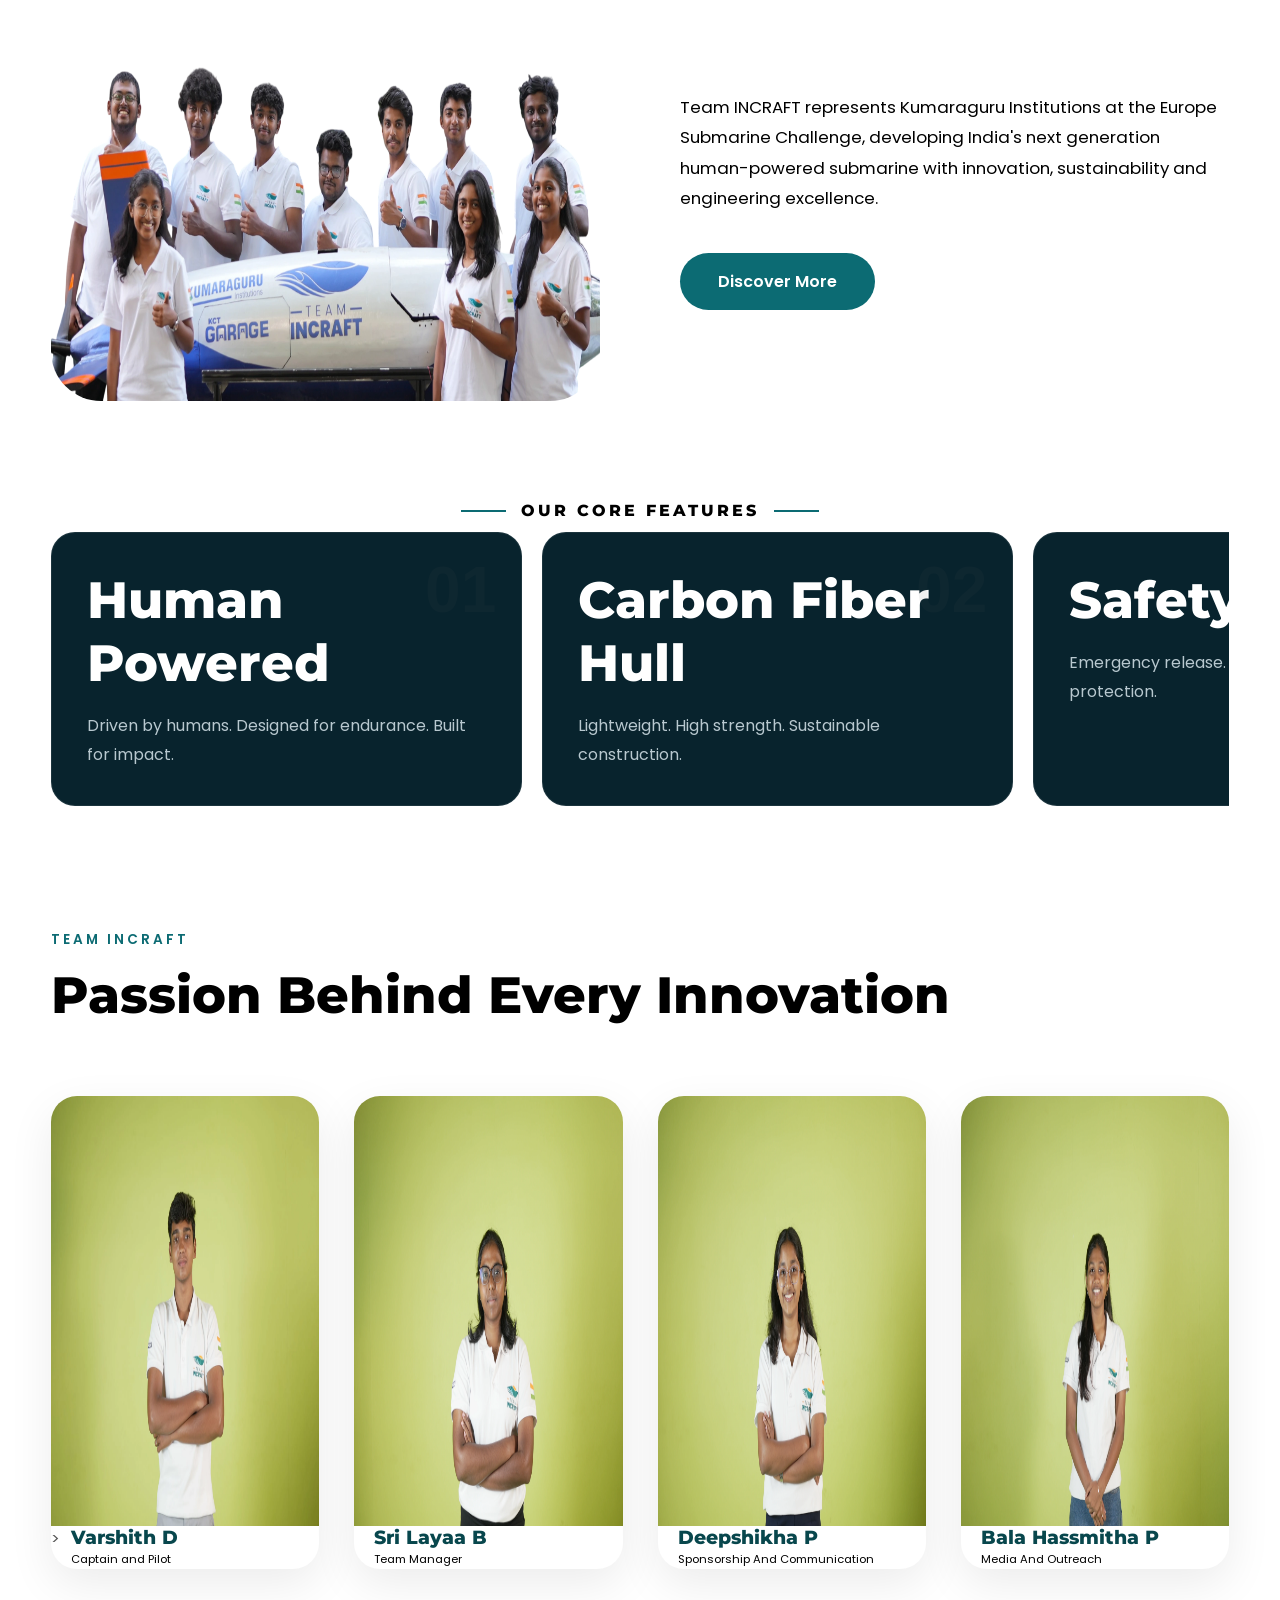
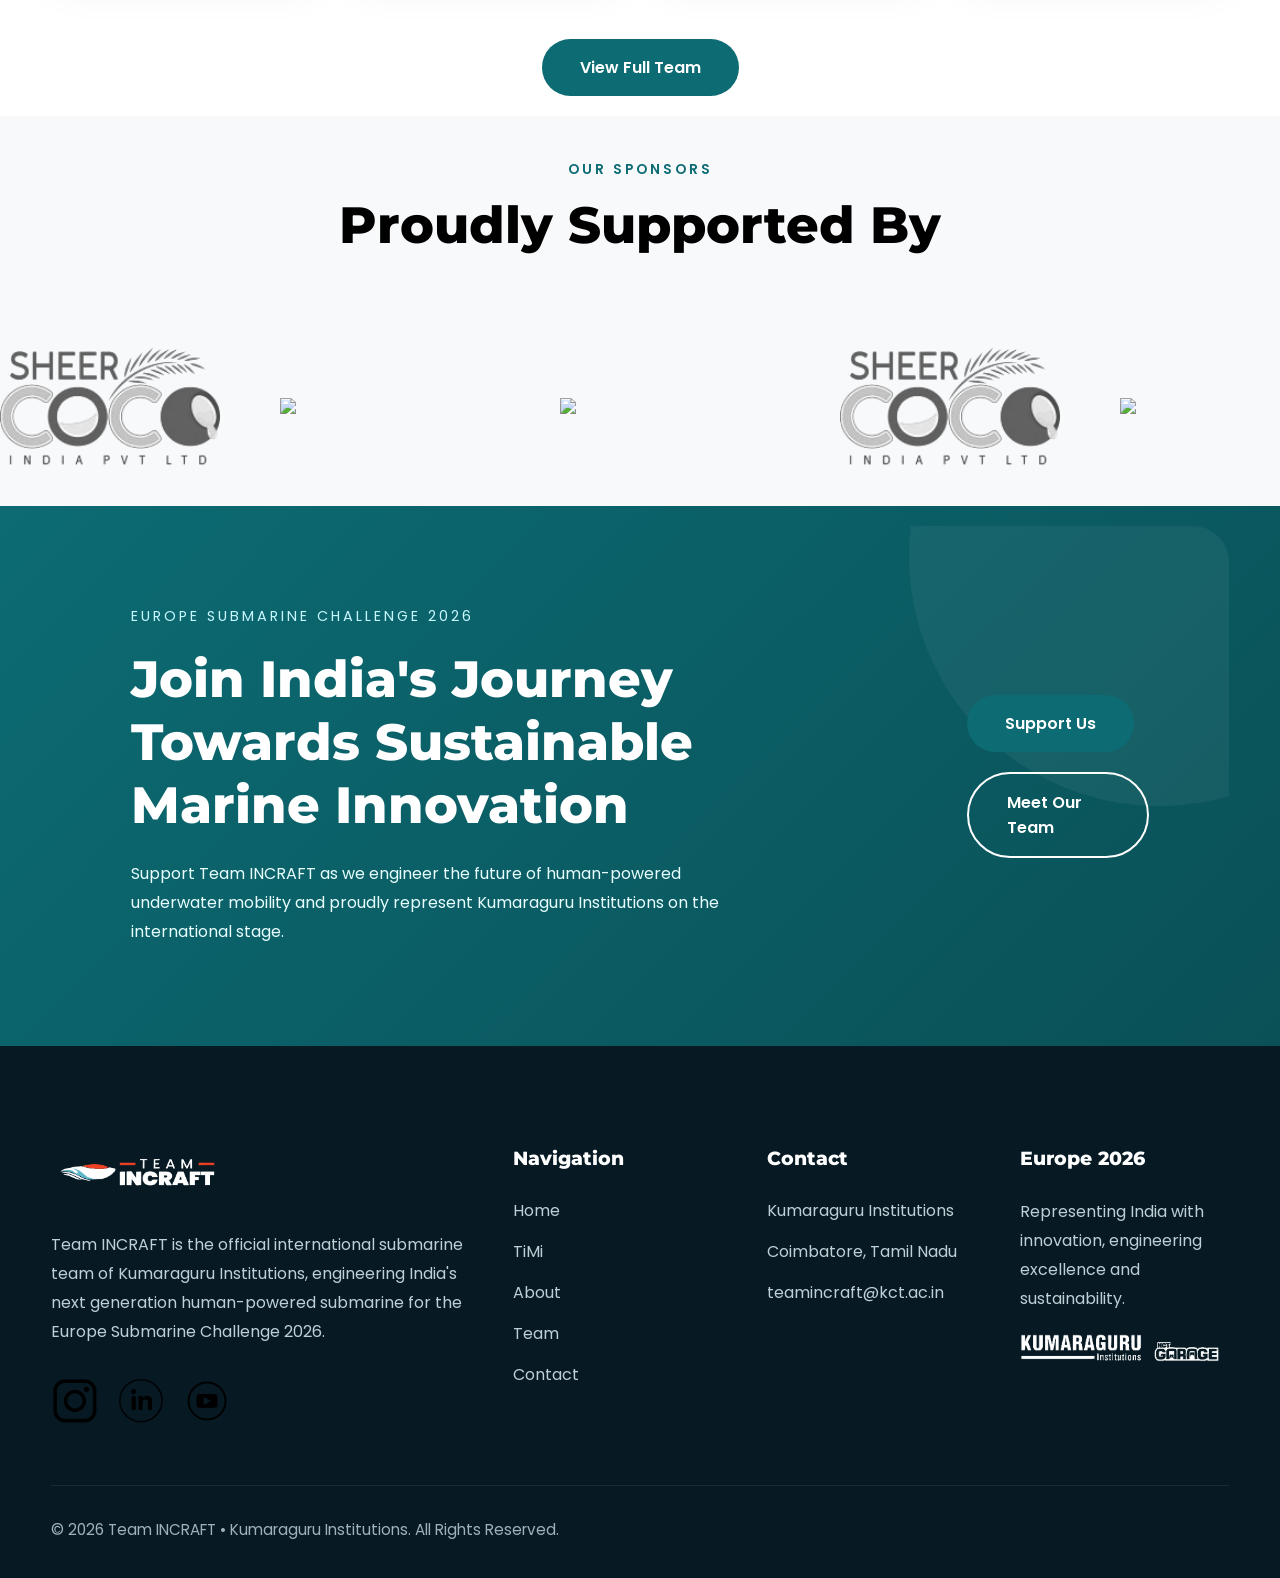
==== commit b00048b0: "completedddd" ====
--- a/index.html
+++ b/index.html
@@ -888,7 +888,7 @@
 
                             <li>
 
-                                teamincraft@gmail.com
+                                teamincraft@kct.ac.in
 
                             </li>
 
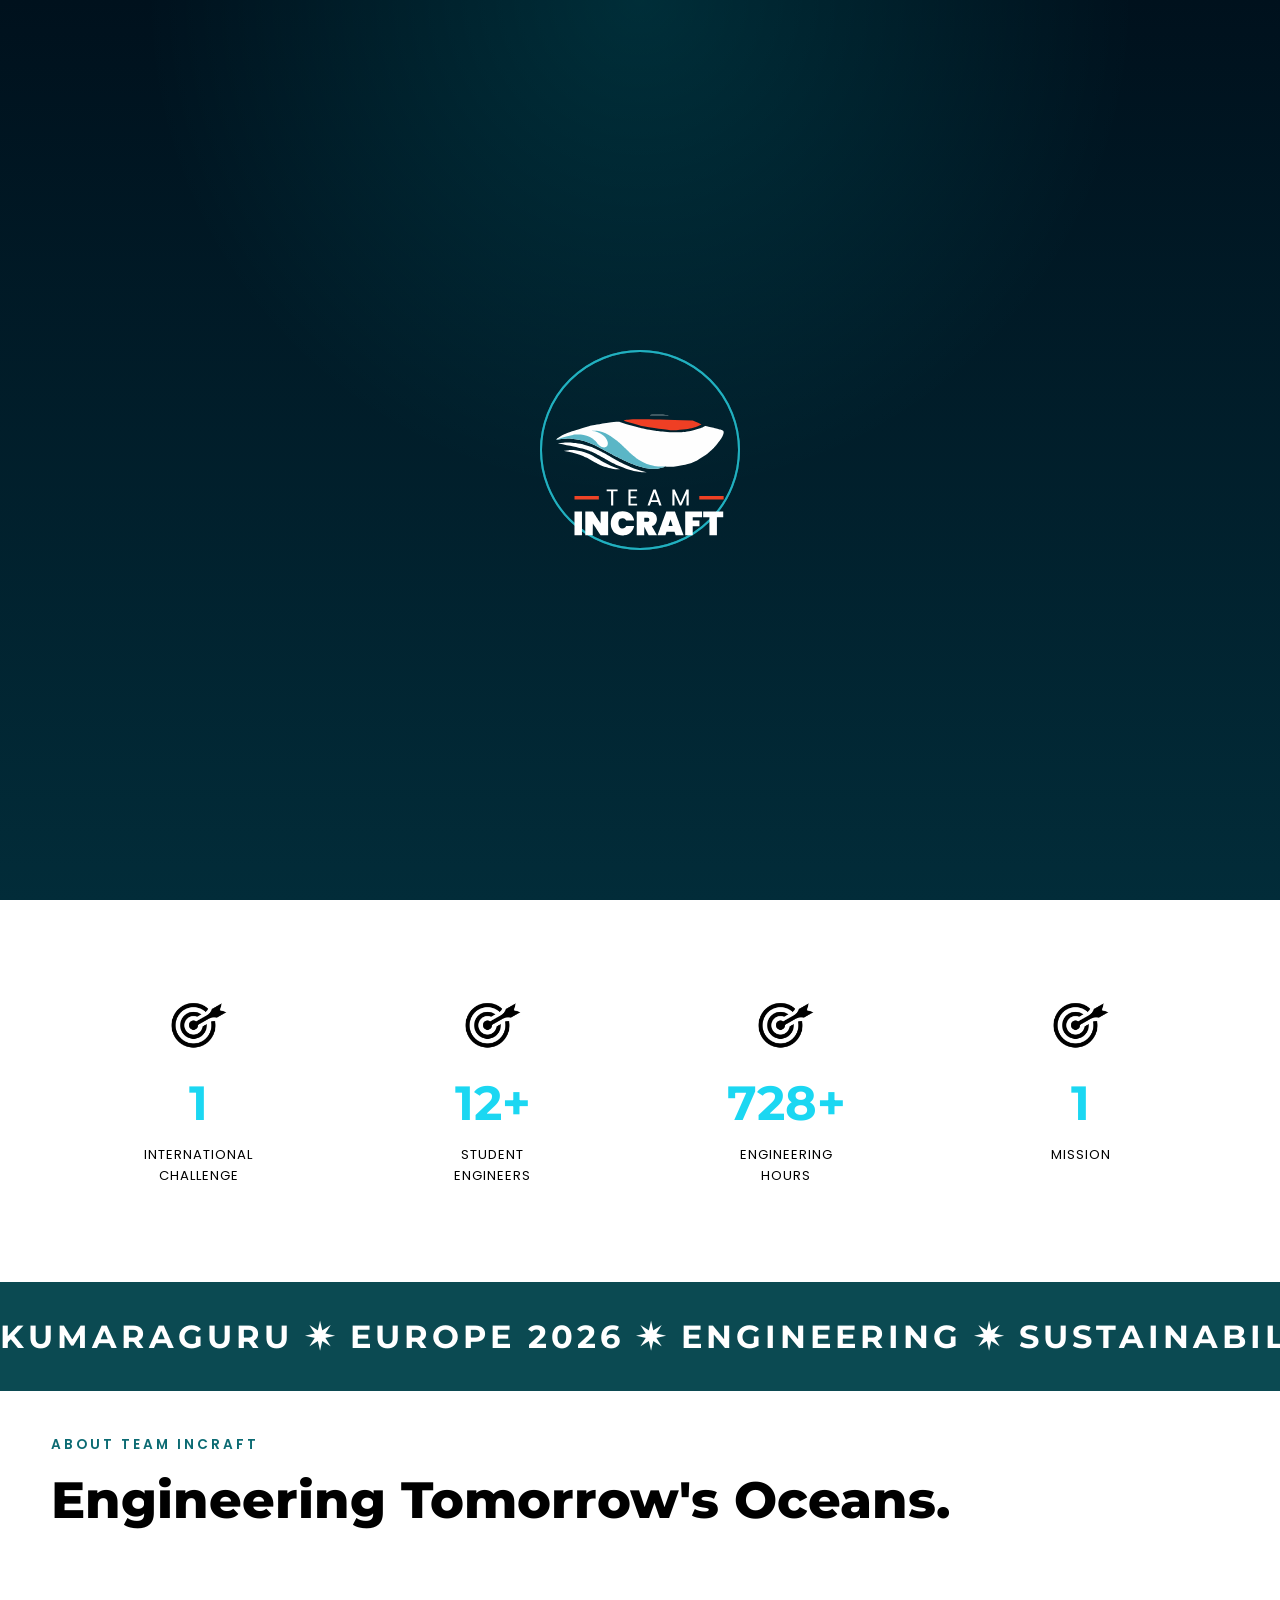
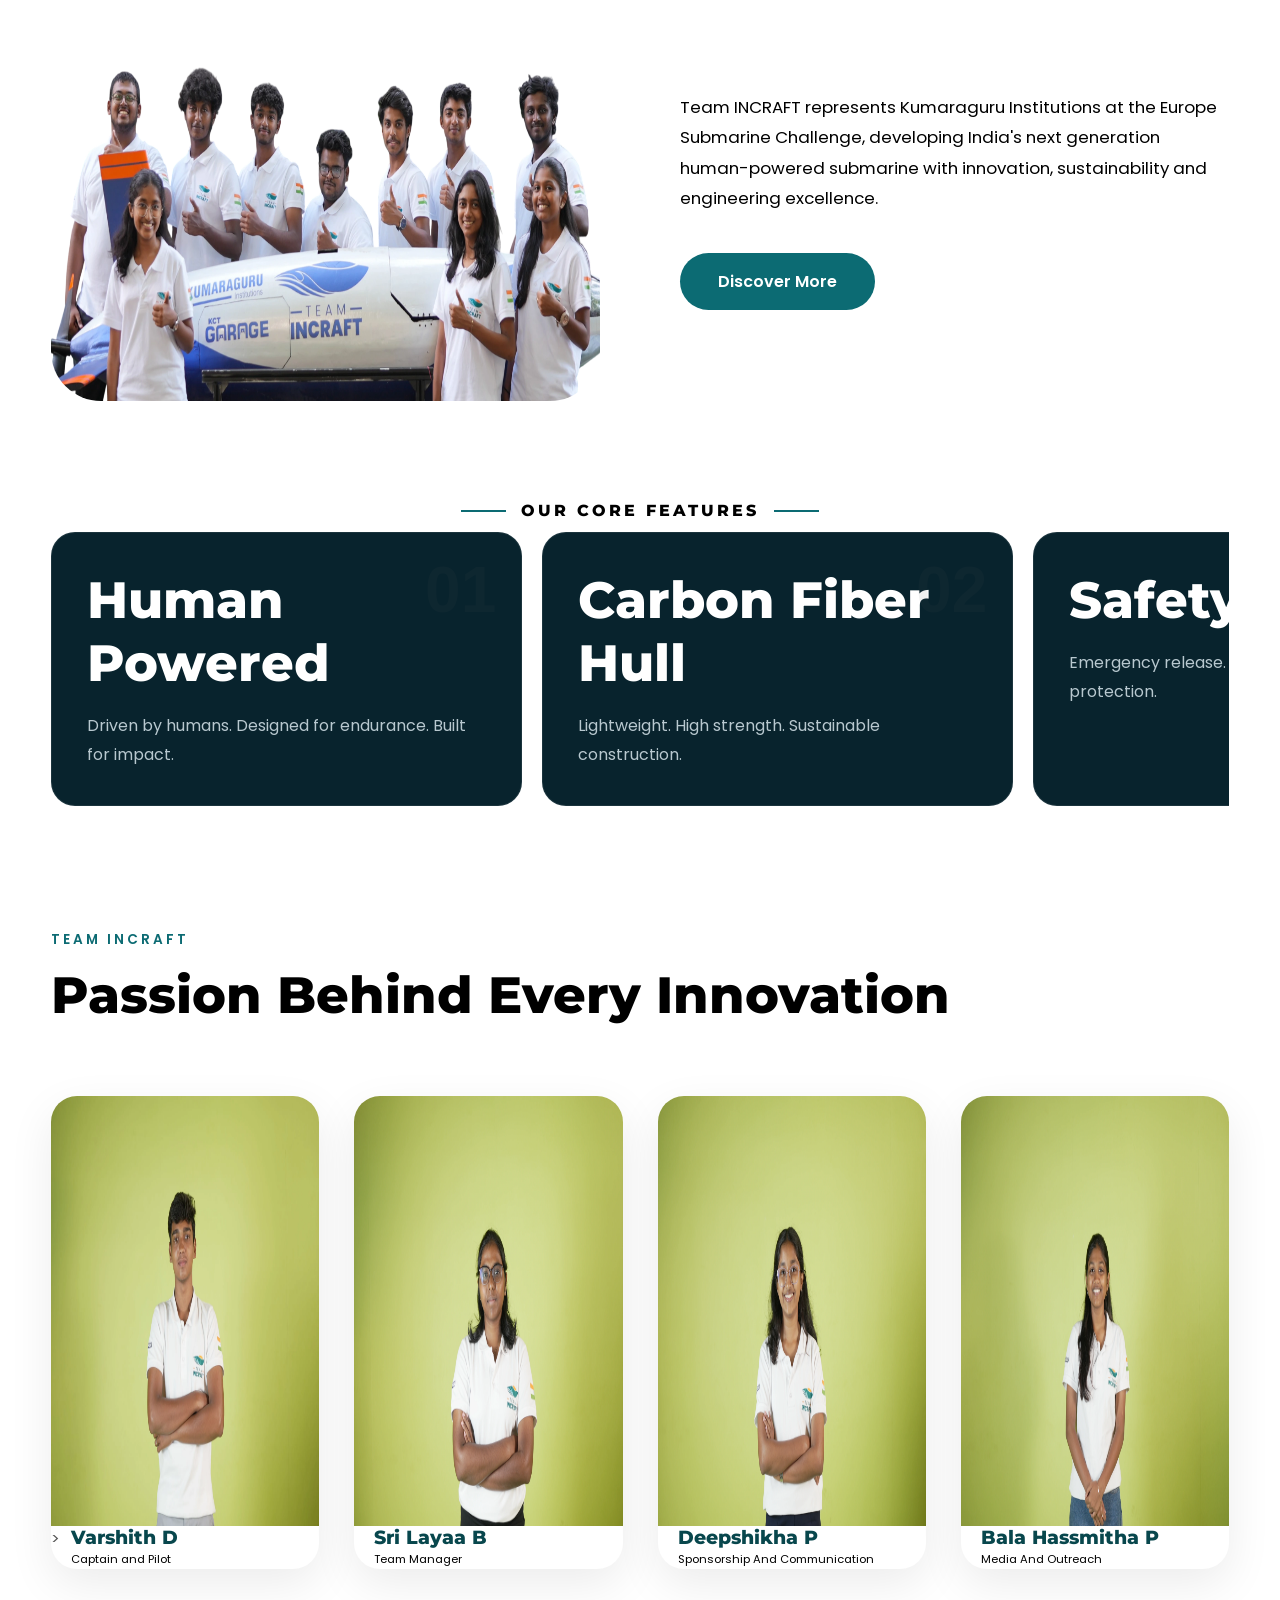
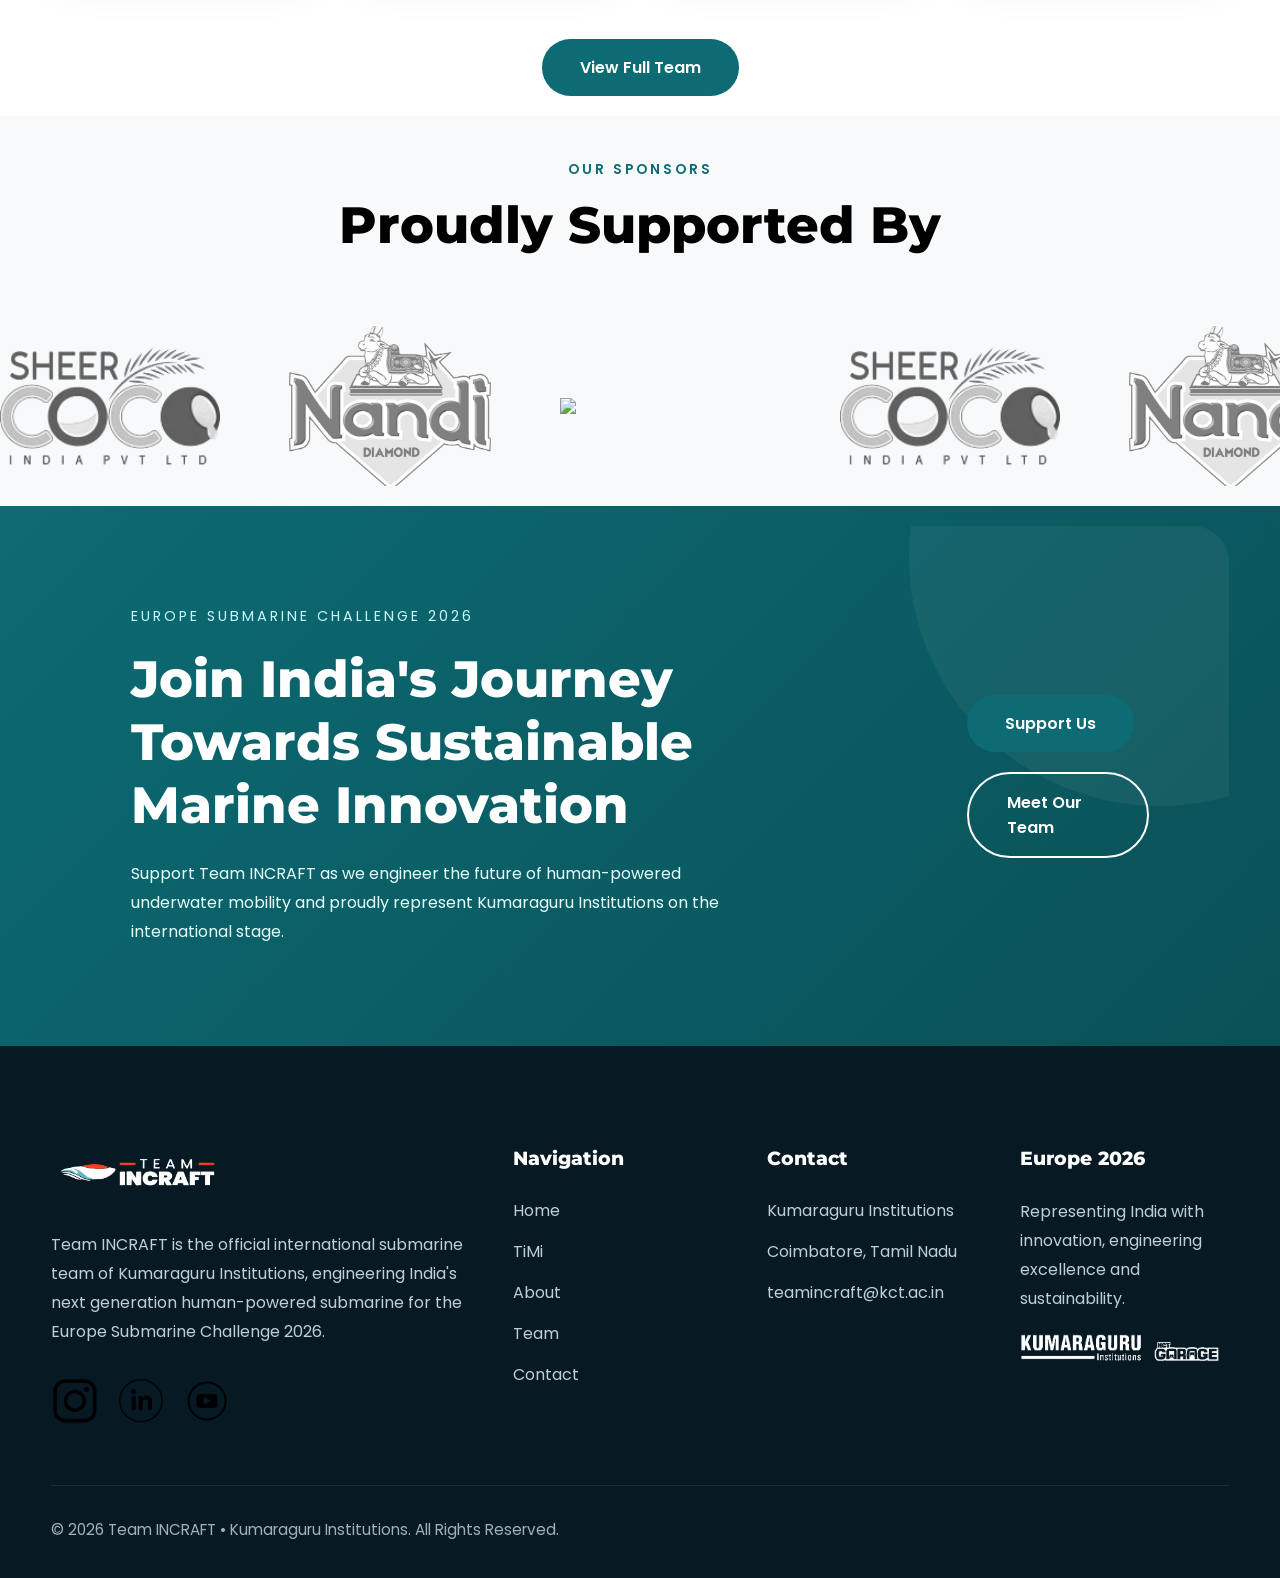
==== commit ccfa4ac8: "up" ====
--- a/index.html
+++ b/index.html
@@ -632,7 +632,7 @@
                     </div>
 
                     <div class="sponsor-logo">
-                        <img src="assets/images/sponsers/Sponser-2.webp">
+                        <img src="assets/images/sponsers/sponser-2.webp">
                     </div>
 
                     <div class="sponsor-logo">
@@ -644,11 +644,11 @@
                     </div>
 
                     <div class="sponsor-logo">
-                        <img src="assets/images/sponsers/Sponser-2.webp">
-                    </div>
-
-                    <div class="sponsor-logo">
-                        <img src="assets/images/sponsers/Sponser-3.webp">
+                        <img src="assets/images/sponsers/sponser-2.webp">
+                    </div>
+
+                    <div class="sponsor-logo">
+                        <img src="assets/images/sponsers/sponser-3.webp">
                     </div>
 
                     <!-- Duplicate for Infinite Loop -->
@@ -658,11 +658,11 @@
                     </div>
 
                     <div class="sponsor-logo">
-                        <img src="assets/images/sponsers/Sponser-2.webp">
-                    </div>
-
-                    <div class="sponsor-logo">
-                        <img src="assets/images/sponsers/Sponser-3.webp">
+                        <img src="assets/images/sponsers/sponser-2.webp">
+                    </div>
+
+                    <div class="sponsor-logo">
+                        <img src="assets/images/sponsers/sponser-3.webp">
                     </div>
 
                     <div class="sponsor-logo">
@@ -670,11 +670,11 @@
                     </div>
 
                     <div class="sponsor-logo">
-                        <img src="assets/images/sponsers/Sponser-2.webp">
-                    </div>
-
-                    <div class="sponsor-logo">
-                        <img src="assets/images/sponsers/Sponser-3.webp">
+                        <img src="assets/images/sponsers/sponser-2.webp">
+                    </div>
+
+                    <div class="sponsor-logo">
+                        <img src="assets/images/sponsers/sponser-3.webp">
                     </div>
 
                 </div>
